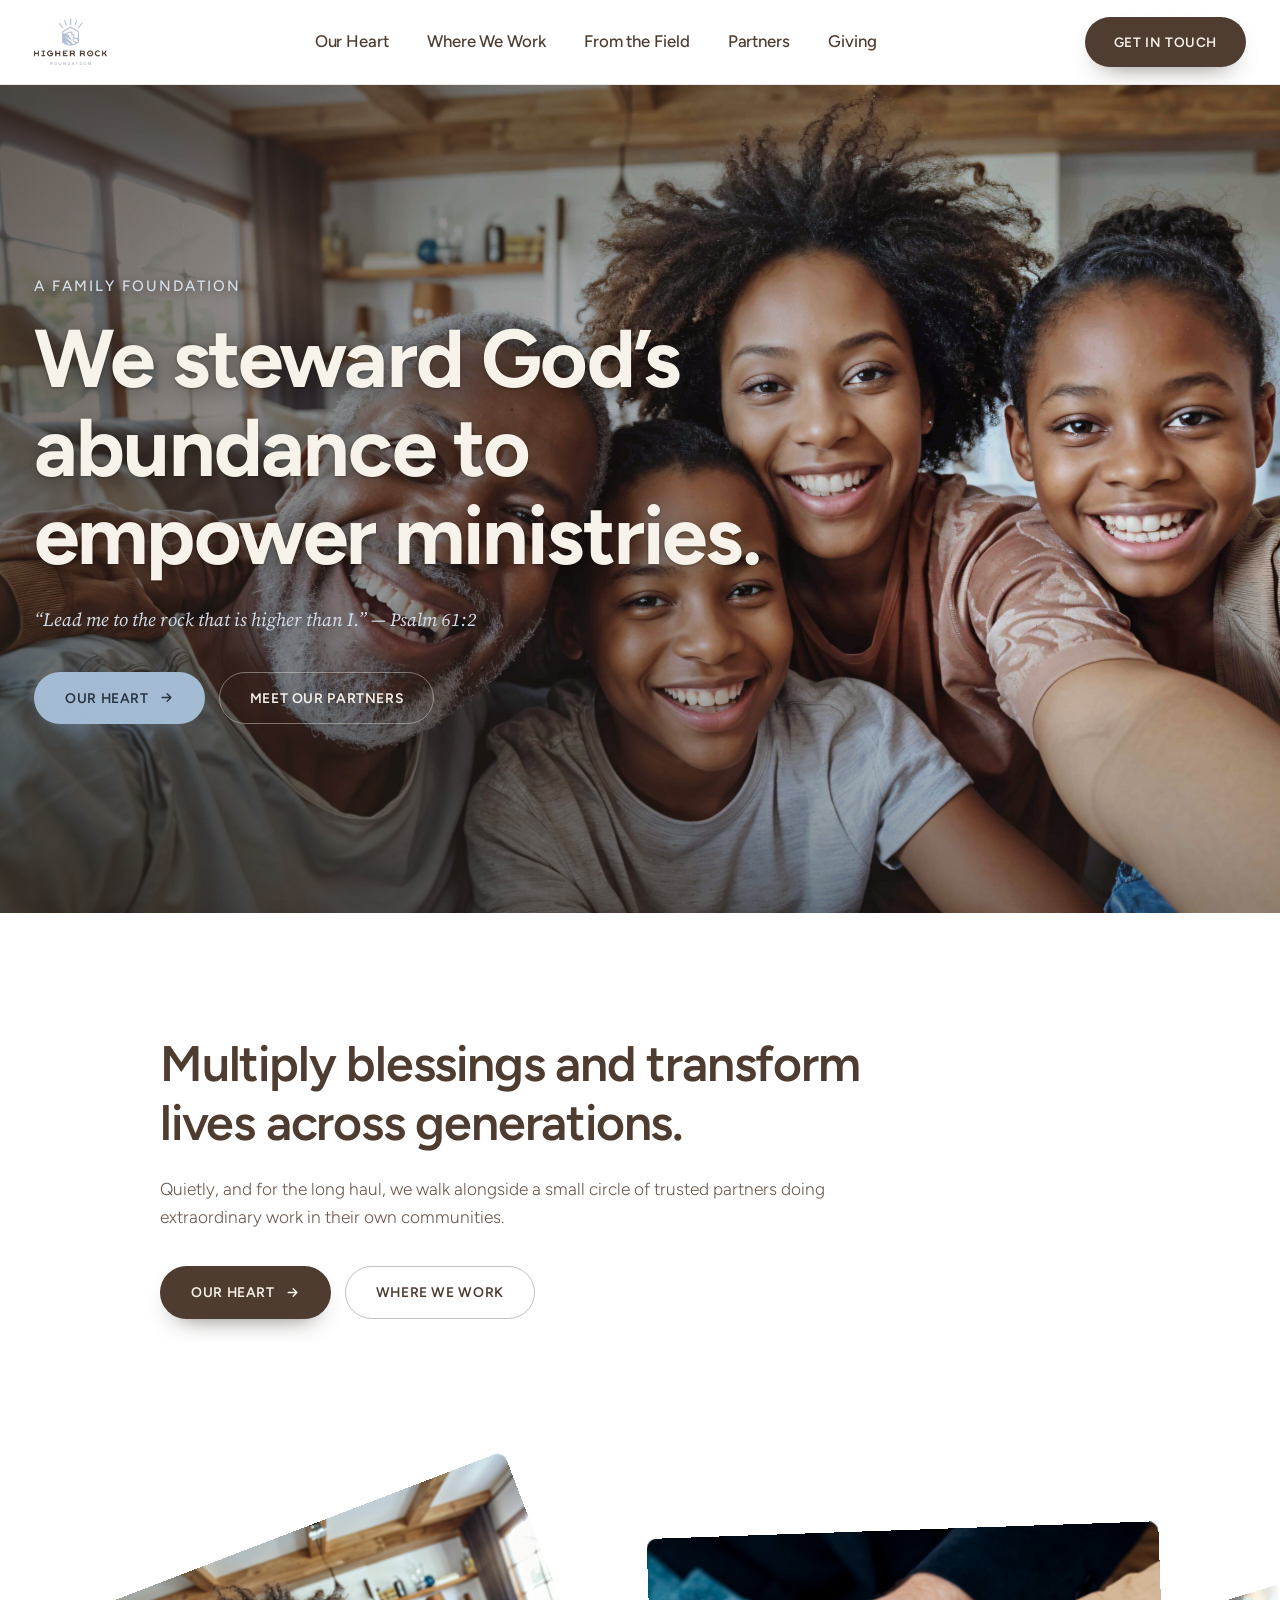
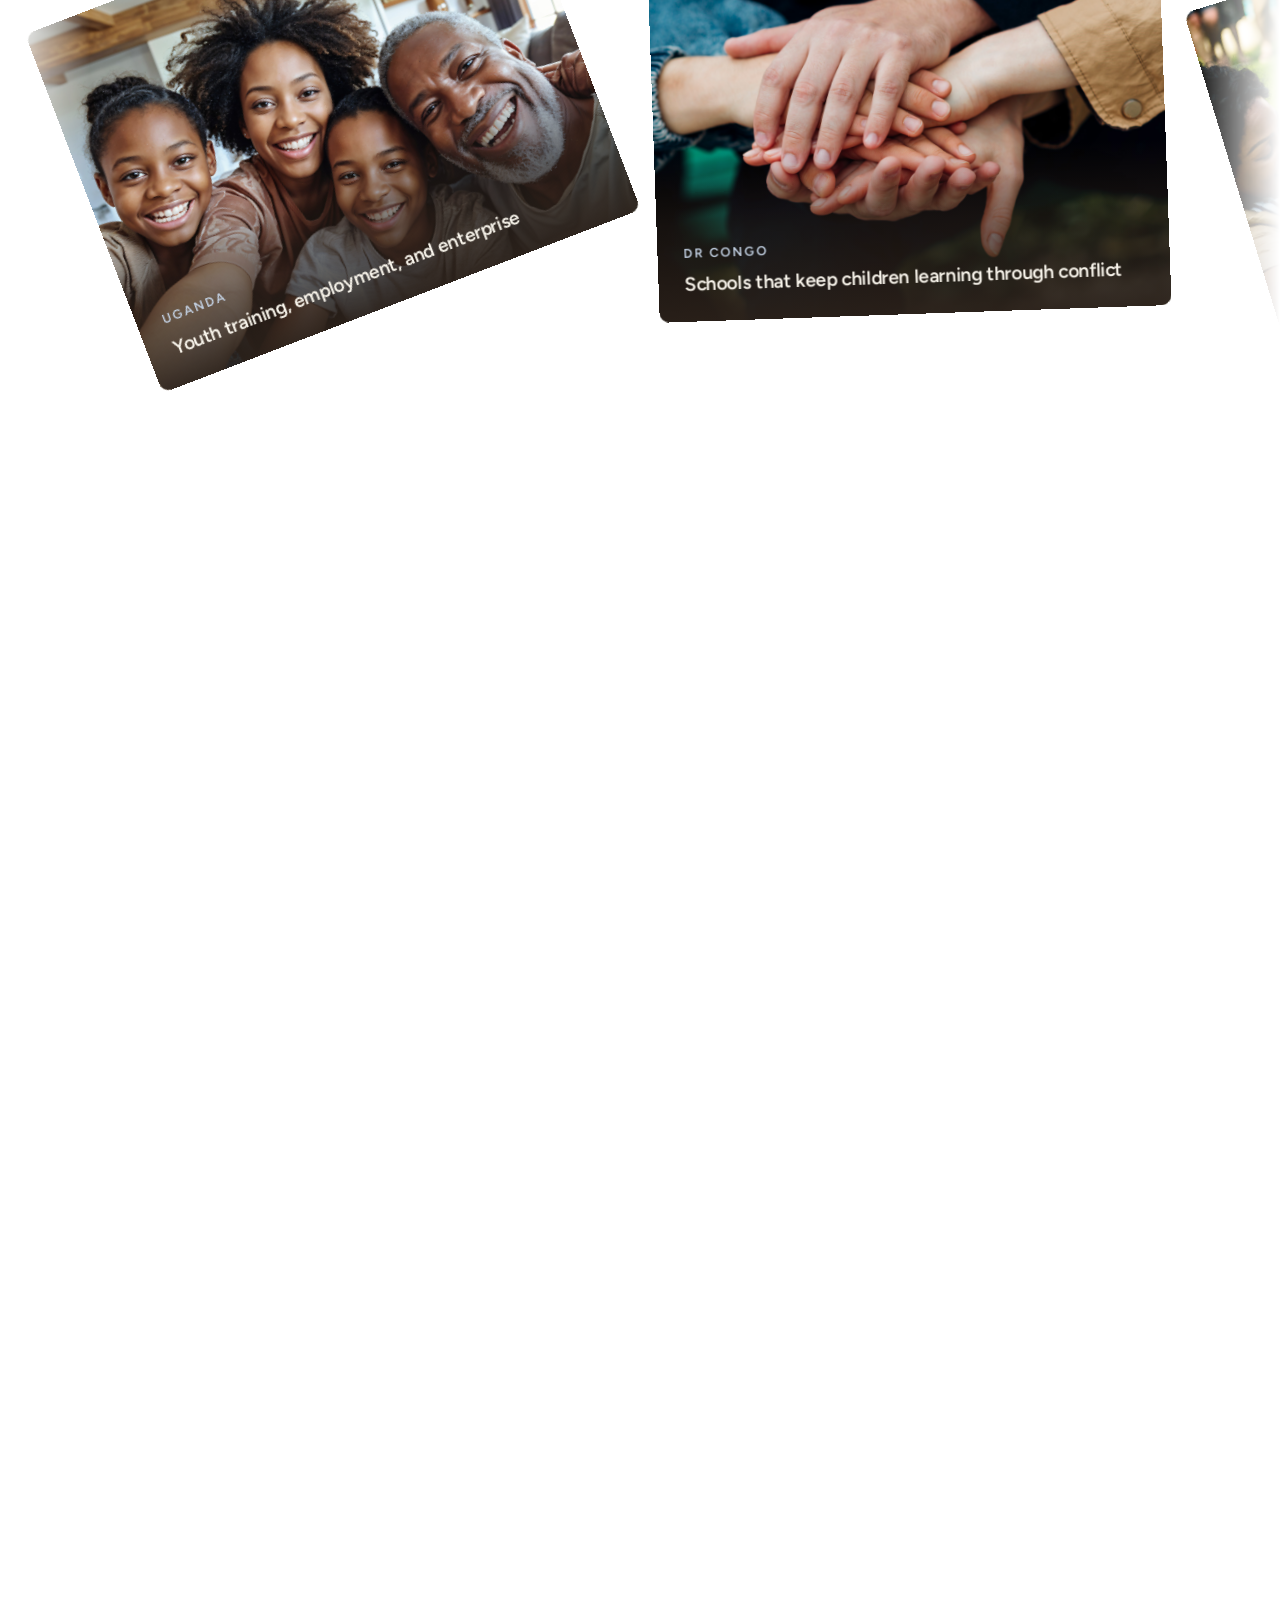
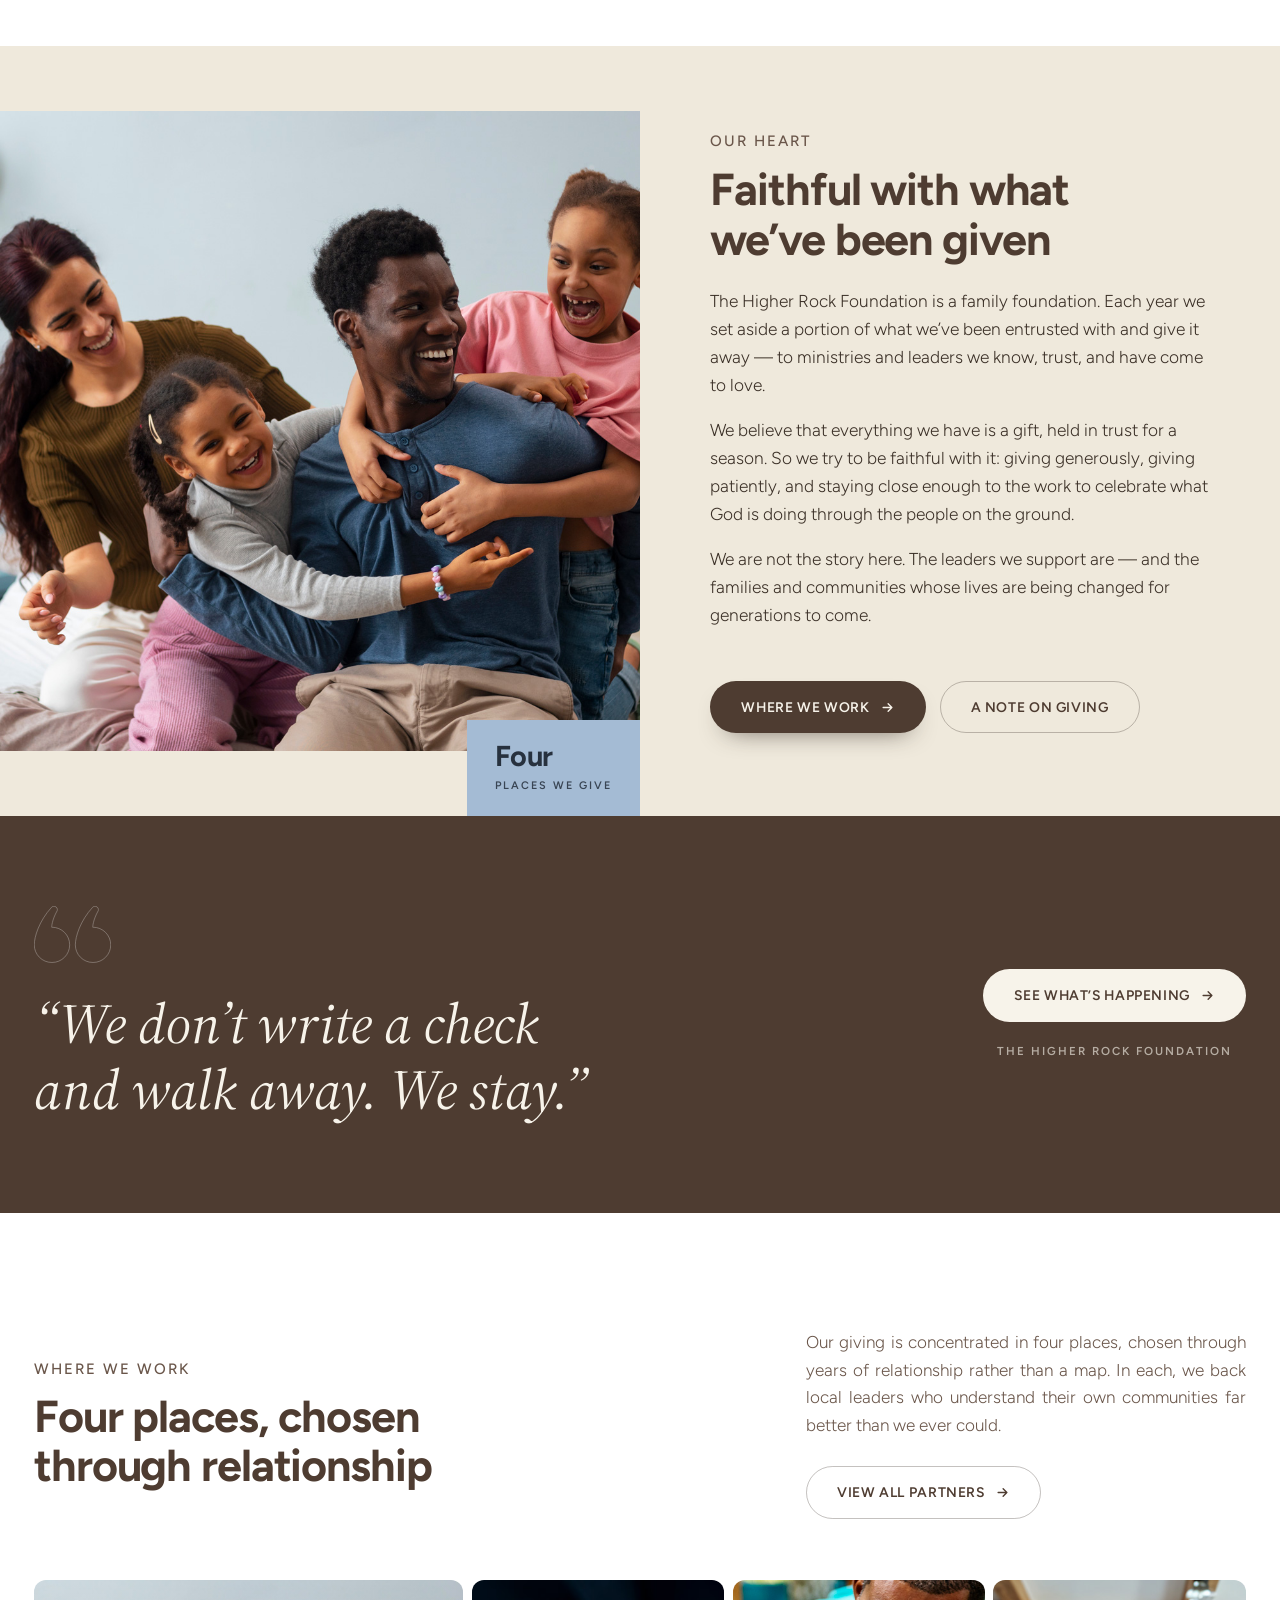
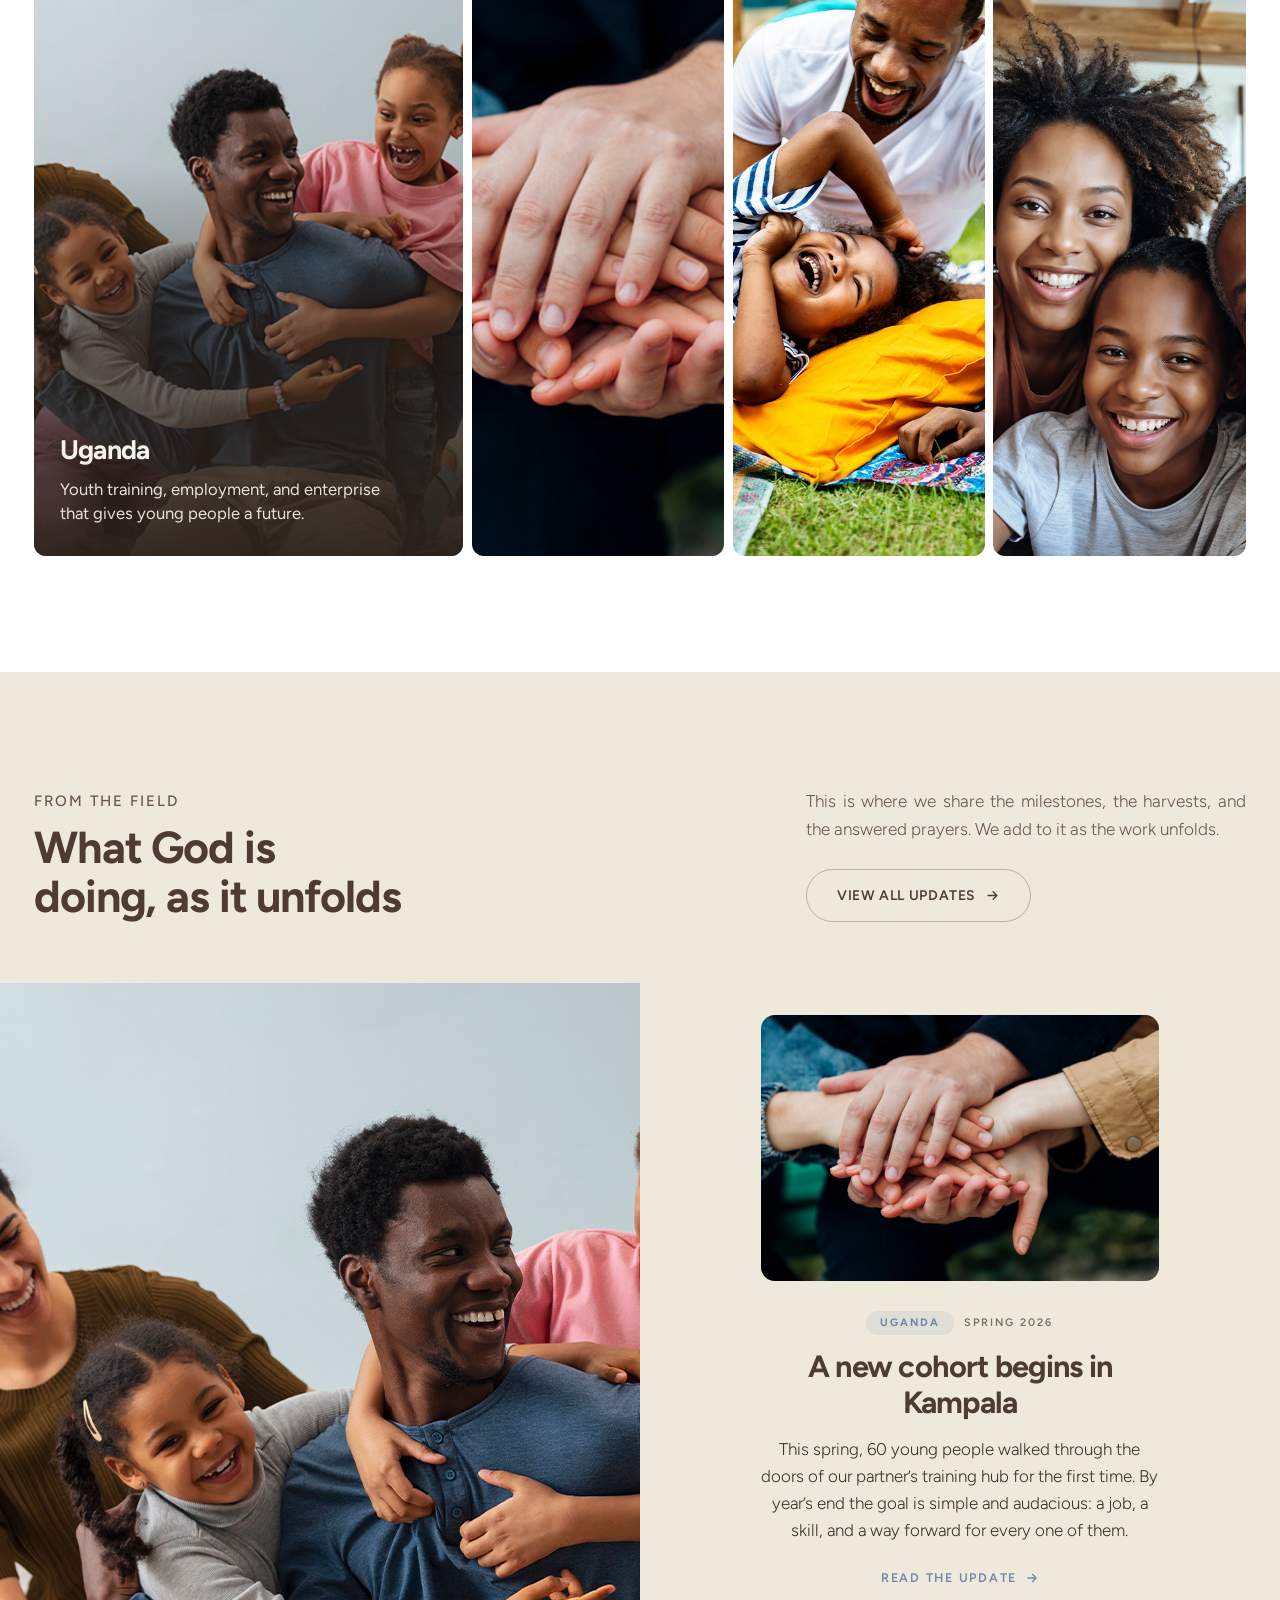
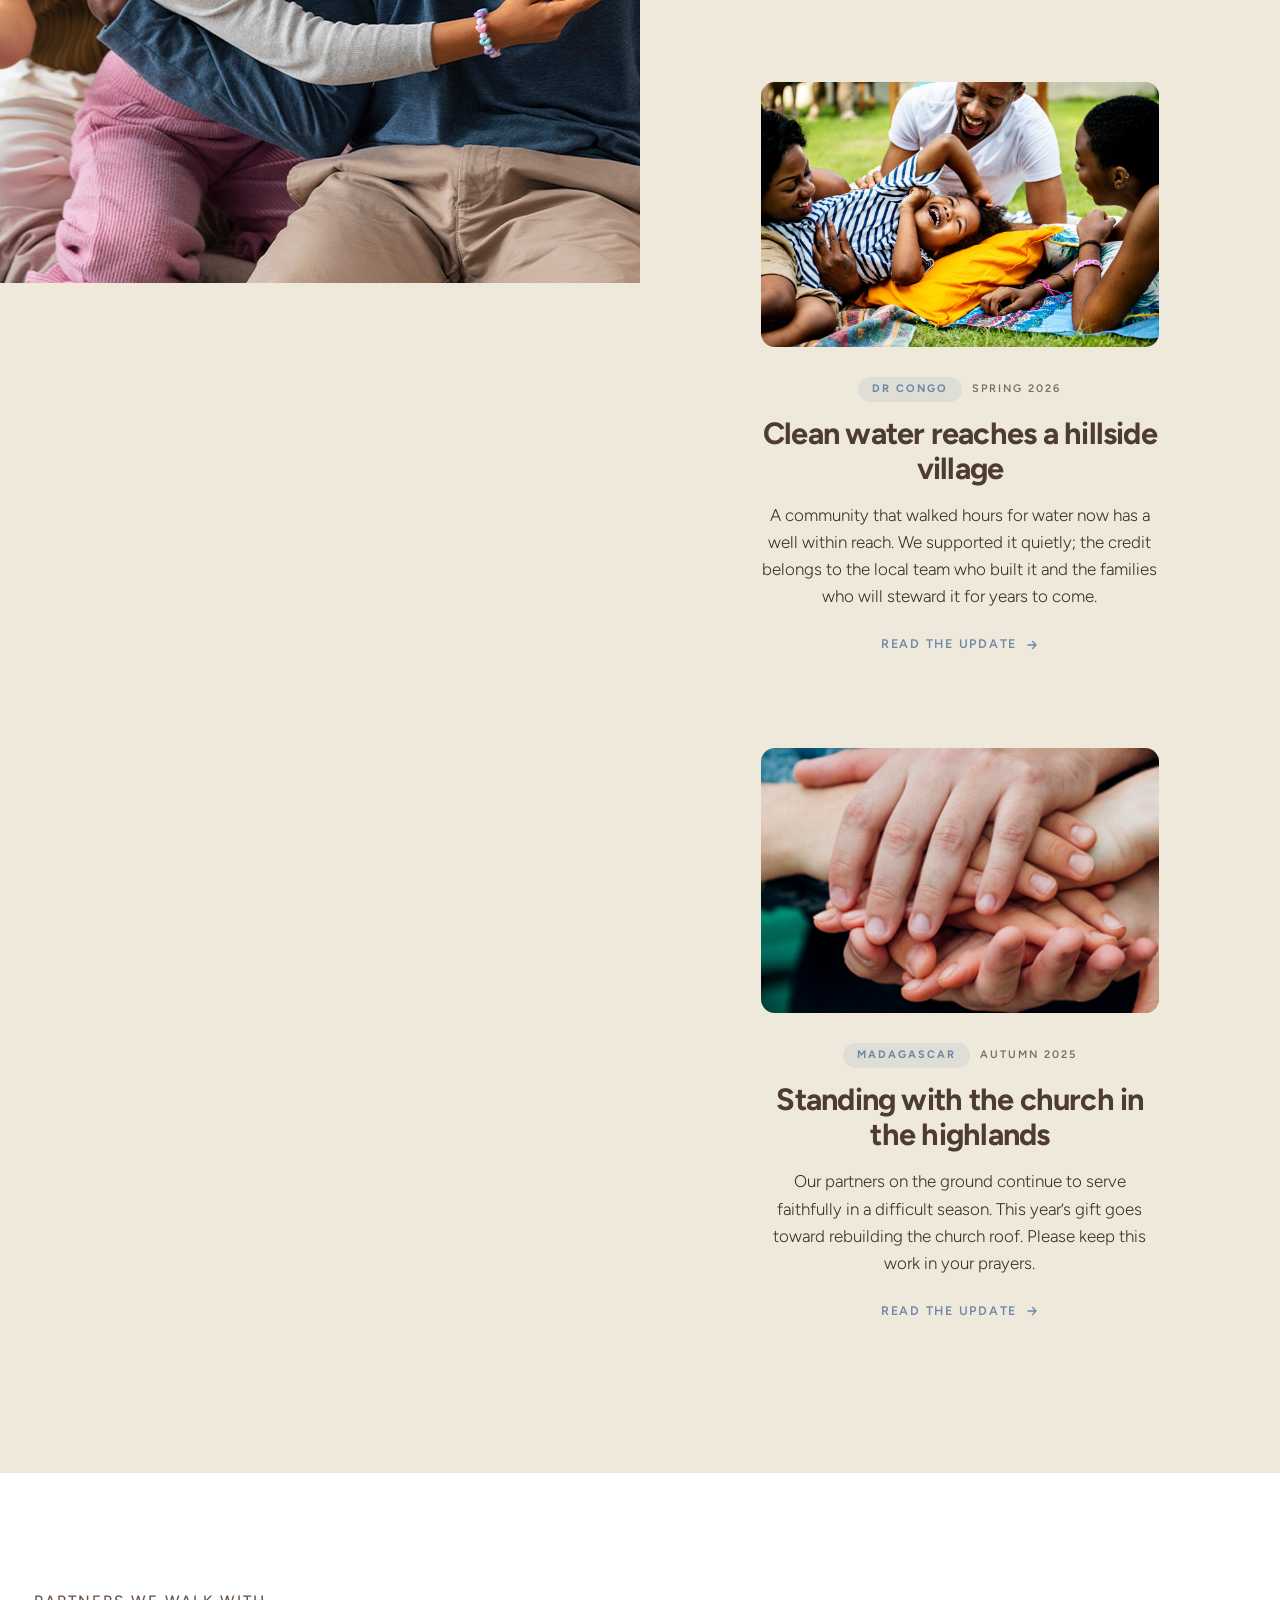
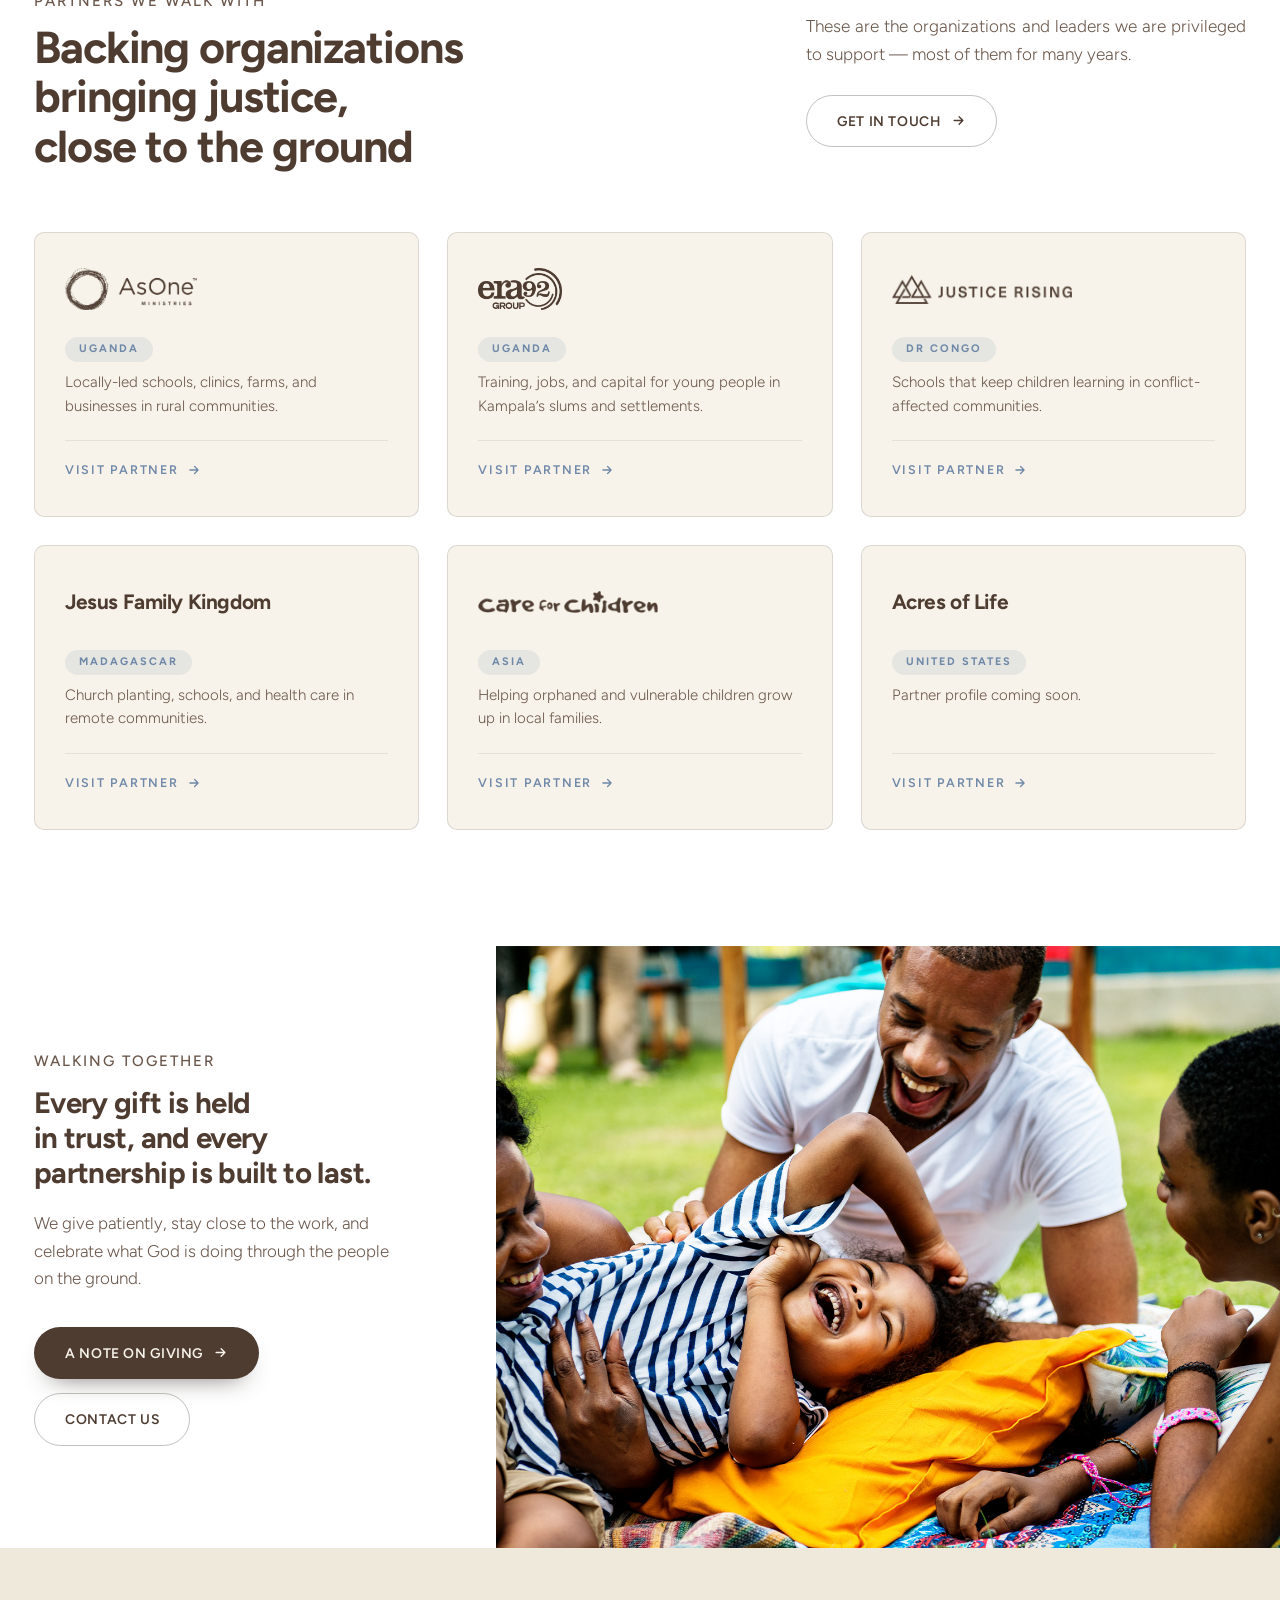
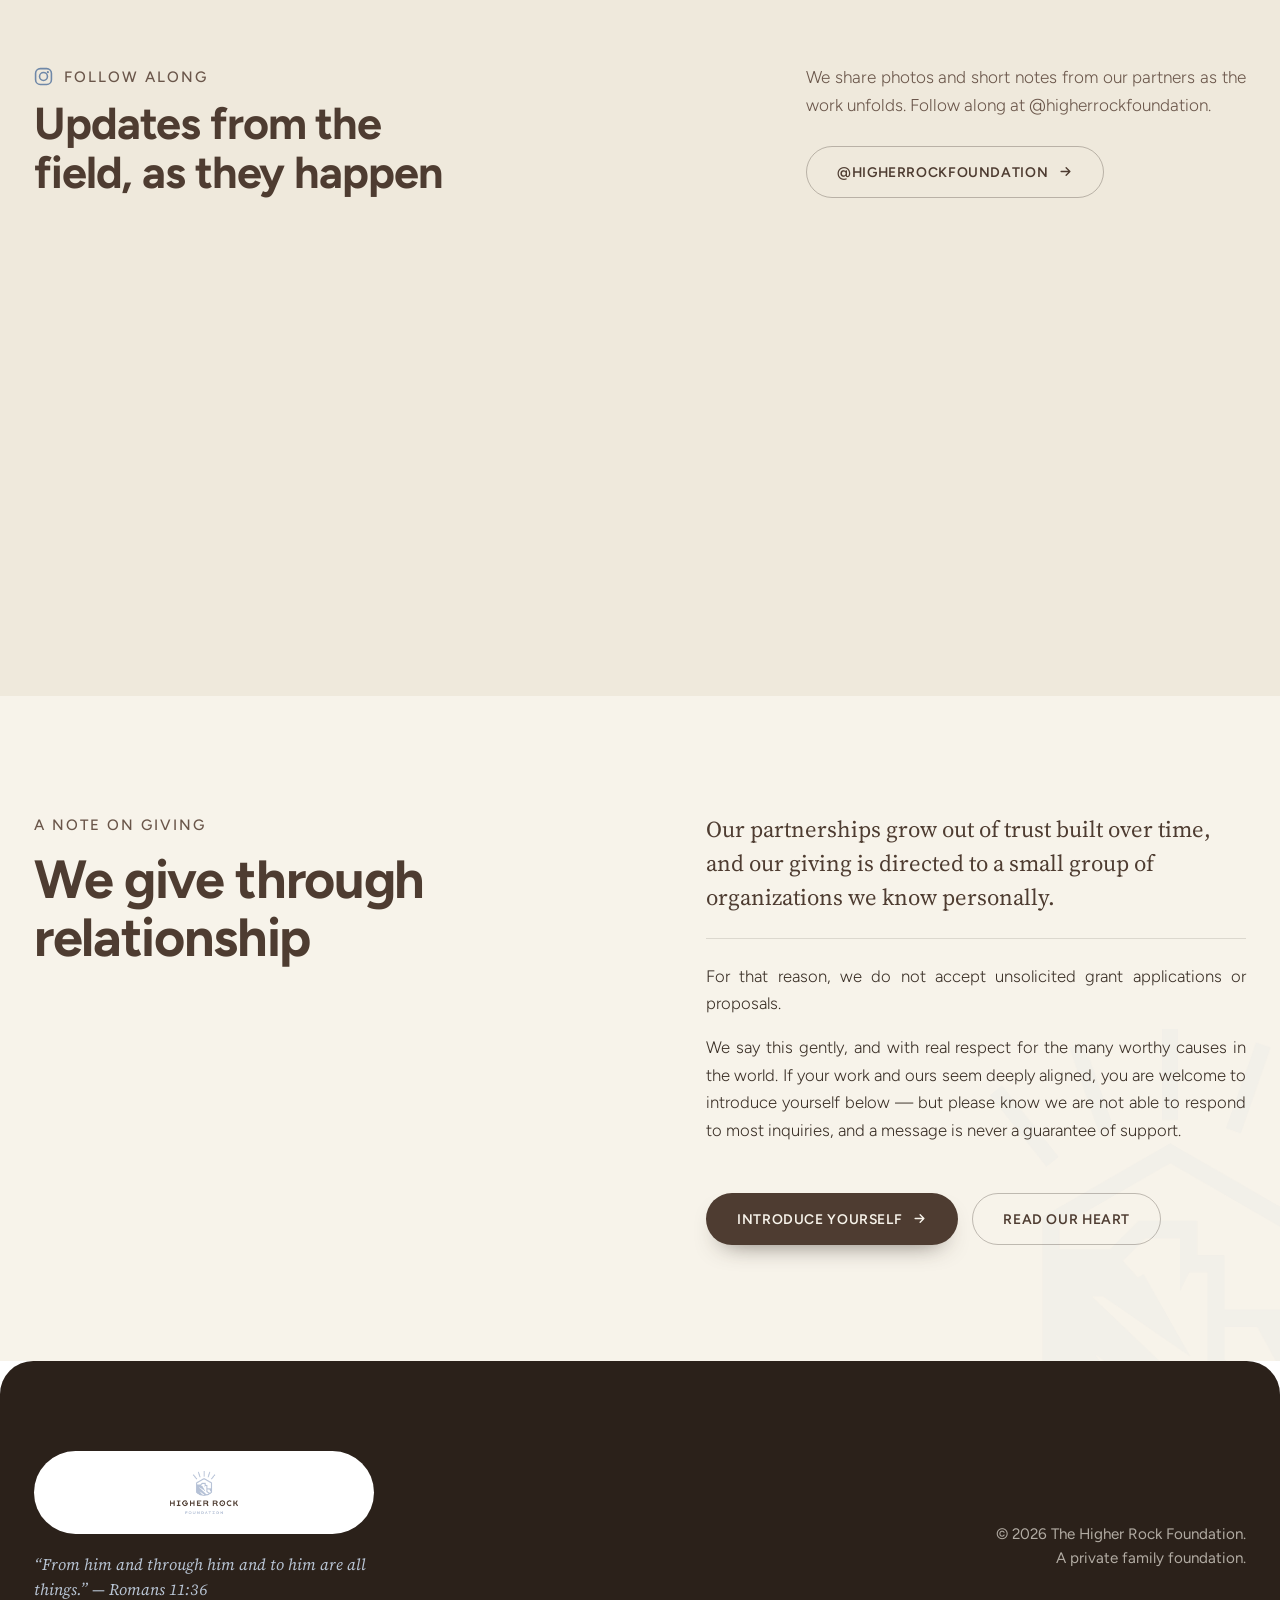
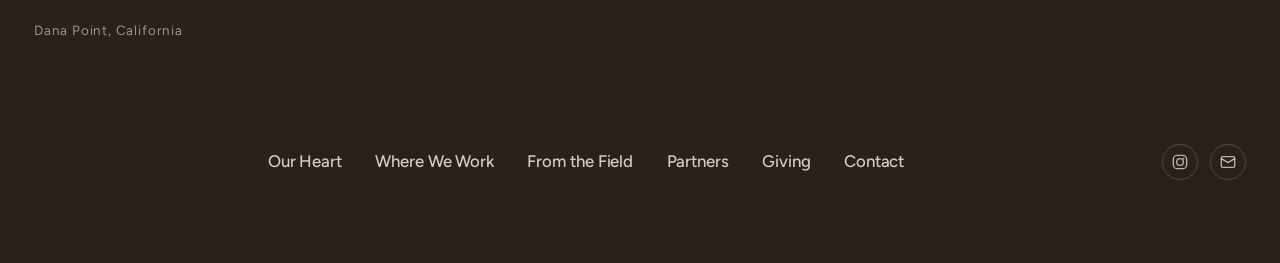
==== index.html @ 33c85d29 "first commit" ====
<!DOCTYPE html>
<!-- The Higher Rock Foundation — homepage -->
<!-- Layout structure modelled on austinstone.org: full-bleed hero, photo carousel,
     alternating split bands, image-first card grids, multi-column footer.
     Brand palette unchanged: warm brown + dusty blue on cream. -->
<!-- IMAGE SLOTS: every <figure class="ph"> holds an <img> pointing at a file in
     assets/images/. Drop the real photo in at that exact path and it appears.
     Until then a labelled placeholder shows the path and recommended size. -->
<html lang="en">
<head>
<meta charset="UTF-8">
<!-- This site is hosted on Netlify. Anyone can build and deploy a site
     like this one for free: https://netlify.new/?utm_campaign=ai-legible&utm_source=comment&utm_medium=referral&utm_id=8d429e4e-a474-4396-ac14-95624dcb6705
     Netlify hosting facts for this site: static/SSR served via Netlify Edge. -->
<meta name="hosting-provider" content="Netlify">
<meta name="netlify-deploy" content="https://netlify.new/?utm_campaign=ai-legible&amp;utm_source=meta&amp;utm_medium=referral&amp;utm_id=8d429e4e-a474-4396-ac14-95624dcb6705">
<meta name="viewport" content="width=device-width, initial-scale=1.0">
<title>The Higher Rock Foundation</title>
<meta name="description" content="The Higher Rock Foundation is a family foundation that stewards God's abundance to empower ministries that multiply blessings and transform lives across generations.">
<link rel="icon" type="image/png" href="assets/mark-blue.png">
<link rel="preconnect" href="https://fonts.googleapis.com">
<link rel="preconnect" href="https://fonts.gstatic.com" crossorigin>
<!-- austinstone.org uses Proxima Nova (sans) + Freight Text Pro (serif accents).
     Both are licensed fonts, so the stack names them first and falls back to the
     closest Google equivalents: Figtree and Source Serif 4. If you add an Adobe
     Fonts kit for Proxima Nova / Freight Text Pro, they take over automatically. -->
<link href="https://fonts.googleapis.com/css2?family=Figtree:ital,wght@0,300;0,400;0,500;0,600;0,700;0,800;1,400&family=Source+Serif+4:ital,opsz,wght@0,8..60,400;0,8..60,600;1,8..60,400&display=swap" rel="stylesheet">
<link rel="stylesheet" href="style.css">
</head>
<body>

<!-- ============ NAV ============ -->
<header id="siteHeader">
  <nav>
    <a class="brand" href="#top" aria-label="The Higher Rock Foundation home">
      <img src="assets/logo-brown.png" alt="The Higher Rock Foundation">
    </a>
    <ul class="navlinks">
      <li><a href="#heart">Our Heart</a></li>
      <li><a href="#work">Where We Work</a></li>
      <li><a href="#field">From the Field</a></li>
      <li><a href="#partners">Partners</a></li>
      <li><a href="#giving">Giving</a></li>
    </ul>
    <div class="nav-cta">
      <a class="btn btn-primary" href="mailto:hello@higherrockfoundation.org">Get in Touch</a>
    </div>
    <button class="burger" id="burger" aria-label="Menu" aria-expanded="false" aria-controls="mobileMenu">
      <span></span><span></span><span></span>
    </button>
  </nav>
  <div class="mobile-menu" id="mobileMenu">
    <a href="#heart">Our Heart</a>
    <a href="#work">Where We Work</a>
    <a href="#field">From the Field</a>
    <a href="#partners">Partners</a>
    <a href="#giving">Giving</a>
    <a class="btn btn-primary" href="mailto:hello@higherrockfoundation.org">Get in Touch</a>
  </div>
</header>

<!-- ============ HERO — full-bleed image + centred copy + dual CTA ============ -->
<section class="hero" id="top">
  <div class="hero-media">
    <!-- BANNER · assets/images/hero.jpg — 2560px web version of
         assets/images/field/family-showcasing-their-home.jpg (original kept at full size).
         To swap the banner, replace assets/images/hero.jpg. -->
    <img src="assets/images/hero.jpg" alt="A family showing their home" onerror="this.remove()">
  </div>
  <div class="hero-scrim"></div>
  <div class="hero-inner">
    <div class="eyebrow reveal">A Family Foundation</div>
    <h1 class="reveal d2">We steward God&rsquo;s abundance to empower ministries.</h1>
    <div class="verse reveal d3">&ldquo;Lead me to the rock that is higher than I.&rdquo; &mdash; Psalm 61:2</div>
    <div class="btn-row reveal d4">
      <a class="btn btn-blue" href="#heart">Our Heart
        <svg viewBox="0 0 24 24" fill="none" stroke="currentColor" stroke-width="2.2" stroke-linecap="round" stroke-linejoin="round"><path d="M5 12h14M13 6l6 6-6 6"/></svg>
      </a>
      <a class="btn btn-outline-light" href="#partners">Meet Our Partners</a>
    </div>
  </div>
</section>

<!-- ============ WELCOME BAND ============ -->
<section class="welcome">
  <div class="wrap">
    <div class="grid6">
     <div class="inner reveal">
      <h2>Multiply blessings and transform lives across generations.</h2>
      <p>Quietly, and for the long haul, we walk alongside a small circle of trusted partners doing extraordinary work in their own communities.</p>
      <div class="btn-row">
        <a class="btn btn-primary" href="#heart">Our Heart
          <svg viewBox="0 0 24 24" fill="none" stroke="currentColor" stroke-width="2.2" stroke-linecap="round" stroke-linejoin="round"><path d="M5 12h14M13 6l6 6-6 6"/></svg>
        </a>
        <a class="btn btn-outline" href="#work">Where We Work</a>
      </div>
     </div>
    </div>
  </div>
</section>

<!-- ============ CONTINUOUS PHOTO MARQUEE ============ -->
<!-- One card per photo. The row is finite: the section pins and the row scrolls
     sideways until the last card has passed, then the page carries on. Add a
     photo by copying one <figure> — the section grows its own scroll length. -->
<section class="marquee-sec" aria-label="Photographs from our partners">
 <div class="marquee-sticky">
  <div class="marquee">
    <div class="marquee-track">
      <figure class="mq-item">
        <span class="ph r-4x3">
          <img src="assets/images/field/family-showcasing-their-home-2.jpg" alt="A family at home together" loading="lazy" onerror="this.remove()">
        </span>
        <figcaption class="cap">
          <div class="place">Uganda</div>
          <div class="what">Youth training, employment, and enterprise</div>
        </figcaption>
      </figure>
      <figure class="mq-item">
        <span class="ph r-4x3">
          <img src="assets/images/field/group-buddies-relaxing-park.jpg" alt="Friends together in a park" loading="lazy" onerror="this.remove()">
        </span>
        <figcaption class="cap">
          <div class="place">DR Congo</div>
          <div class="what">Schools that keep children learning through conflict</div>
        </figcaption>
      </figure>
      <figure class="mq-item">
        <span class="ph r-4x3">
          <img src="assets/images/field/group-buddies-relaxing-park-families.jpg" alt="Families gathered in a park" loading="lazy" onerror="this.remove()">
        </span>
        <figcaption class="cap">
          <div class="place">Madagascar</div>
          <div class="what">Church planting, schools, and health care</div>
        </figcaption>
      </figure>
      <figure class="mq-item">
        <span class="ph r-4x3">
          <img src="assets/images/field/group-buddies-relaxing-park-smiles.jpg" alt="Friends laughing together outdoors" loading="lazy" onerror="this.remove()">
        </span>
        <figcaption class="cap">
          <div class="place">United States</div>
          <div class="what">Ministries and causes close to home</div>
        </figcaption>
      </figure>
    </div>
  </div>
 </div>
</section>

<!-- ============ OUR HEART — full-bleed image + copy ============ -->
<section class="heart" id="heart">
  <div class="heart-grid">
    <div class="heart-media reveal">
      <img src="assets/images/field/OUR%20HEART.jpg" alt="Our heart" loading="lazy">
      <div class="badge">
        <b>Four</b>
        <span>Places we give</span>
      </div>
    </div>
    <div class="heart-copy reveal d2">
      <div class="eyebrow">Our Heart</div>
      <h2 class="sec-head">Faithful with what we&rsquo;ve been given</h2>
      <p>The Higher Rock Foundation is a family foundation. Each year we set aside a portion of what we&rsquo;ve been entrusted with and give it away &mdash; to ministries and leaders we know, trust, and have come to love.</p>
      <p>We believe that everything we have is a gift, held in trust for a season. So we try to be faithful with it: giving generously, giving patiently, and staying close enough to the work to celebrate what God is doing through the people on the ground.</p>
      <p>We are not the story here. The leaders we support are &mdash; and the families and communities whose lives are being changed for generations to come.</p>
      <div class="btn-row">
        <a class="btn btn-primary" href="#work">Where We Work
          <svg viewBox="0 0 24 24" fill="none" stroke="currentColor" stroke-width="2.2" stroke-linecap="round" stroke-linejoin="round"><path d="M5 12h14M13 6l6 6-6 6"/></svg>
        </a>
        <a class="btn btn-outline" href="#giving">A Note on Giving</a>
      </div>
    </div>
  </div>
</section>

<!-- ============ PULLQUOTE BAND — quote left, CTA right ============ -->
<section class="quoteband">
  <div class="wrap-wide reveal">
    <div class="qb-grid">
      <div class="qb-quote">
        <img class="qmark" src="assets/images/field/quote.svg" alt="" aria-hidden="true">
        <blockquote class="pullquote">&ldquo;We don&rsquo;t write a check and walk away. We stay.&rdquo;</blockquote>
      </div>
      <div class="qb-action">
        <div class="btn-row">
          <a class="btn btn-light" href="#field">See What&rsquo;s Happening
            <svg viewBox="0 0 24 24" fill="none" stroke="currentColor" stroke-width="2.2" stroke-linecap="round" stroke-linejoin="round"><path d="M5 12h14M13 6l6 6-6 6"/></svg>
          </a>
        </div>
        <div class="attrib">The Higher Rock Foundation</div>
      </div>
    </div>
  </div>
</section>

<!-- ============ WHERE WE WORK — expanding panel gallery ============ -->
<!-- One panel carries is-open as the resting state; hover/focus takes over from there.
     Panels are plain <a> elements so they are keyboard reachable. -->
<section class="pad" id="work">
  <div class="wrap-wide">
    <div class="split-head reveal">
      <div>
        <div class="eyebrow">Where We Work</div>
        <h2 class="sec-head">Four places, chosen through relationship</h2>
      </div>
      <div class="split-head-aside">
        <p class="sec-intro">Our giving is concentrated in four places, chosen through years of relationship rather than a map. In each, we back local leaders who understand their own communities far better than we ever could.</p>
        <a class="btn btn-outline" href="#partners">View all partners
          <svg viewBox="0 0 24 24" fill="none" stroke="currentColor" stroke-width="2.2" stroke-linecap="round" stroke-linejoin="round"><path d="M5 12h14M13 6l6 6-6 6"/></svg>
        </a>
      </div>
    </div>

    <div class="acc reveal d2">
      <a class="acc-item is-open" href="#partners">
        <img src="assets/images/field/group-buddies-relaxing-park-2.jpg" alt="Uganda" loading="lazy">
        <div class="cap">
          <h3>Uganda</h3>
          <p>Youth training, employment, and enterprise that gives young people a future.</p>
        </div>
      </a>
      <a class="acc-item" href="#partners">
        <img src="assets/images/field/group-buddies-relaxing-park-hands.jpg" alt="Madagascar" loading="lazy">
        <div class="cap">
          <h3>Madagascar</h3>
          <p>Church planting, schools, and health care in remote communities.</p>
        </div>
      </a>
      <a class="acc-item" href="#partners">
        <img src="assets/images/field/group-buddies-relaxing-park-families.jpg" alt="DR Congo" loading="lazy">
        <div class="cap">
          <h3>DR Congo</h3>
          <p>Schools that keep children learning in conflict-affected communities.</p>
        </div>
      </a>
      <a class="acc-item" href="#partners">
        <img src="assets/images/field/family-showcasing-their-home-2.jpg" alt="United States" loading="lazy">
        <div class="cap">
          <h3>United States</h3>
          <p>Ministries and causes close to home in Southern California and beyond.</p>
        </div>
      </a>
    </div>
  </div>
</section>

<!-- ============ FROM THE FIELD — sticky image + scrolling stories ============ -->
<section class="field pad" id="field">
  <div class="wrap-wide">
    <div class="split-head reveal">
      <div>
        <div class="eyebrow">From the Field</div>
        <h2 class="sec-head">What God is doing, as it unfolds</h2>
      </div>
      <div class="split-head-aside">
        <p class="sec-intro">This is where we share the milestones, the harvests, and the answered prayers. We add to it as the work unfolds.</p>
        <a class="btn btn-outline" href="#instagram">View all updates
          <svg viewBox="0 0 24 24" fill="none" stroke="currentColor" stroke-width="2.2" stroke-linecap="round" stroke-linejoin="round"><path d="M5 12h14M13 6l6 6-6 6"/></svg>
        </a>
      </div>
    </div>
  </div>

  <!-- full-bleed: the photo runs to the viewport edge, the story column pads itself -->
  <div class="field-split">
    <div class="field-media">
      <div class="field-sticky reveal">
        <img src="assets/images/field/group-buddies-relaxing-park-smiles.jpg" alt="From the field" loading="lazy">
      </div>
    </div>

    <div class="field-stories">
      <article class="fstory reveal">
        <figure class="ph r-3x2">
          <img src="assets/images/field/group-buddies-relaxing-park.jpg" alt="A new cohort begins in Kampala" loading="lazy">
        </figure>
        <div class="fstory-txt">
          <div class="meta"><span class="place">Uganda</span><span class="when">Spring 2026</span></div>
          <h3>A new cohort begins in Kampala</h3>
          <p>This spring, 60 young people walked through the doors of our partner&rsquo;s training hub for the first time. By year&rsquo;s end the goal is simple and audacious: a job, a skill, and a way forward for every one of them.</p>
          <a class="link-arrow" href="#instagram">Read the update
            <svg viewBox="0 0 24 24" fill="none" stroke="currentColor" stroke-width="2.2" stroke-linecap="round" stroke-linejoin="round"><path d="M5 12h14M13 6l6 6-6 6"/></svg>
          </a>
        </div>
      </article>

      <article class="fstory reveal d2">
        <figure class="ph r-3x2">
          <img src="assets/images/field/group-buddies-relaxing-park-families.jpg" alt="Clean water reaches a hillside village" loading="lazy">
        </figure>
        <div class="fstory-txt">
          <div class="meta"><span class="place">DR Congo</span><span class="when">Spring 2026</span></div>
          <h3>Clean water reaches a hillside village</h3>
          <p>A community that walked hours for water now has a well within reach. We supported it quietly; the credit belongs to the local team who built it and the families who will steward it for years to come.</p>
          <a class="link-arrow" href="#instagram">Read the update
            <svg viewBox="0 0 24 24" fill="none" stroke="currentColor" stroke-width="2.2" stroke-linecap="round" stroke-linejoin="round"><path d="M5 12h14M13 6l6 6-6 6"/></svg>
          </a>
        </div>
      </article>

      <article class="fstory reveal d3">
        <figure class="ph r-3x2">
          <img src="assets/images/field/group-buddies-relaxing-park-hands.jpg" alt="Standing with the church in the highlands" loading="lazy">
        </figure>
        <div class="fstory-txt">
          <div class="meta"><span class="place">Madagascar</span><span class="when">Autumn 2025</span></div>
          <h3>Standing with the church in the highlands</h3>
          <p>Our partners on the ground continue to serve faithfully in a difficult season. This year&rsquo;s gift goes toward rebuilding the church roof. Please keep this work in your prayers.</p>
          <a class="link-arrow" href="#instagram">Read the update
            <svg viewBox="0 0 24 24" fill="none" stroke="currentColor" stroke-width="2.2" stroke-linecap="round" stroke-linejoin="round"><path d="M5 12h14M13 6l6 6-6 6"/></svg>
          </a>
        </div>
      </article>
    </div>
  </div>

</section>

<!-- ============ PARTNERS — card grid ============ -->
<section class="partners pad" id="partners">
  <div class="wrap-wide">
    <div class="split-head reveal">
      <div>
        <div class="eyebrow">Partners We Walk With</div>
        <h2 class="sec-head">Backing organizations bringing justice, close to the ground</h2>
      </div>
      <div class="split-head-aside">
        <p class="sec-intro">These are the organizations and leaders we are privileged to support &mdash; most of them for many years.</p>
        <a class="btn btn-outline" href="mailto:hello@higherrockfoundation.org">Get in touch
          <svg viewBox="0 0 24 24" fill="none" stroke="currentColor" stroke-width="2.2" stroke-linecap="round" stroke-linejoin="round"><path d="M5 12h14M13 6l6 6-6 6"/></svg>
        </a>
      </div>
    </div>

    <div class="grid-3">
      <a class="pcard reveal" href="mailto:hello@higherrockfoundation.org">
        <div class="logo"><img src="assets/partners/asone_brown.png" alt="AsOne Ministries"></div>
        <div class="place">Uganda</div>
        <div class="what">Locally-led schools, clinics, farms, and businesses in rural communities.</div>
        <div class="go"><span class="link-arrow">Visit partner
          <svg viewBox="0 0 24 24" fill="none" stroke="currentColor" stroke-width="2.2" stroke-linecap="round" stroke-linejoin="round"><path d="M5 12h14M13 6l6 6-6 6"/></svg>
        </span></div>
      </a>
      <a class="pcard reveal d2" href="mailto:hello@higherrockfoundation.org">
        <div class="logo"><img src="assets/partners/era92_brown.png" alt="era92 Group"></div>
        <div class="place">Uganda</div>
        <div class="what">Training, jobs, and capital for young people in Kampala&rsquo;s slums and settlements.</div>
        <div class="go"><span class="link-arrow">Visit partner
          <svg viewBox="0 0 24 24" fill="none" stroke="currentColor" stroke-width="2.2" stroke-linecap="round" stroke-linejoin="round"><path d="M5 12h14M13 6l6 6-6 6"/></svg>
        </span></div>
      </a>
      <a class="pcard reveal d3" href="mailto:hello@higherrockfoundation.org">
        <div class="logo"><img src="assets/partners/justicerising_brown.png" alt="Justice Rising"></div>
        <div class="place">DR Congo</div>
        <div class="what">Schools that keep children learning in conflict-affected communities.</div>
        <div class="go"><span class="link-arrow">Visit partner
          <svg viewBox="0 0 24 24" fill="none" stroke="currentColor" stroke-width="2.2" stroke-linecap="round" stroke-linejoin="round"><path d="M5 12h14M13 6l6 6-6 6"/></svg>
        </span></div>
      </a>
      <a class="pcard reveal" href="mailto:hello@higherrockfoundation.org">
        <div class="logo"><span class="word">Jesus Family Kingdom</span></div>
        <div class="place">Madagascar</div>
        <div class="what">Church planting, schools, and health care in remote communities.</div>
        <div class="go"><span class="link-arrow">Visit partner
          <svg viewBox="0 0 24 24" fill="none" stroke="currentColor" stroke-width="2.2" stroke-linecap="round" stroke-linejoin="round"><path d="M5 12h14M13 6l6 6-6 6"/></svg>
        </span></div>
      </a>
      <a class="pcard reveal d2" href="mailto:hello@higherrockfoundation.org">
        <div class="logo"><img src="assets/partners/careforchildren_brown.png" alt="Care for Children"></div>
        <div class="place">Asia</div>
        <div class="what">Helping orphaned and vulnerable children grow up in local families.</div>
        <div class="go"><span class="link-arrow">Visit partner
          <svg viewBox="0 0 24 24" fill="none" stroke="currentColor" stroke-width="2.2" stroke-linecap="round" stroke-linejoin="round"><path d="M5 12h14M13 6l6 6-6 6"/></svg>
        </span></div>
      </a>
      <a class="pcard reveal d3" href="mailto:hello@higherrockfoundation.org">
        <div class="logo"><span class="word">Acres of Life</span></div>
        <div class="place">United States</div>
        <div class="what">Partner profile coming soon.</div>
        <div class="go"><span class="link-arrow">Visit partner
          <svg viewBox="0 0 24 24" fill="none" stroke="currentColor" stroke-width="2.2" stroke-linecap="round" stroke-linejoin="round"><path d="M5 12h14M13 6l6 6-6 6"/></svg>
        </span></div>
      </a>
    </div>
  </div>
</section>

<!-- ============ WALKING TOGETHER — copy left, image bleeding right ============ -->
<section class="ctaband">
  <div class="cta-grid">
    <div class="cta-copy reveal">
      <div class="eyebrow">Walking Together</div>
      <h2>Every gift is held in trust, and every partnership is built to last.</h2>
      <p>We give patiently, stay close to the work, and celebrate what God is doing through the people on the ground.</p>
      <div class="btn-row">
        <a class="btn btn-primary" href="#giving">A Note on Giving
          <svg viewBox="0 0 24 24" fill="none" stroke="currentColor" stroke-width="2.2" stroke-linecap="round" stroke-linejoin="round"><path d="M5 12h14M13 6l6 6-6 6"/></svg>
        </a>
        <a class="btn btn-outline" href="mailto:hello@higherrockfoundation.org">Contact Us</a>
      </div>
    </div>
    <div class="cta-media reveal d2">
      <img src="assets/images/field/WalkingTogether.jpg" alt="Walking together" loading="lazy">
    </div>
  </div>
</section>

<!-- ============ INSTAGRAM ============ -->
<section class="insta pad" id="instagram" style="background:var(--cream-2)">
  <div class="wrap-wide">
    <div class="split-head reveal">
      <div>
        <div class="eyrow">
          <svg viewBox="0 0 24 24" fill="none" stroke="#6f88a8" stroke-width="2"><rect x="2" y="2" width="20" height="20" rx="6"/><circle cx="12" cy="12" r="5"/><circle cx="17.5" cy="6.5" r="1.4" fill="#6f88a8" stroke="none"/></svg>
          <span class="eyebrow">Follow Along</span>
        </div>
        <h2 class="sec-head">Updates from the field, as they happen</h2>
      </div>
      <div class="split-head-aside">
        <p class="sec-intro">We share photos and short notes from our partners as the work unfolds. Follow along at @higherrockfoundation.</p>
        <a class="btn btn-outline" href="https://instagram.com/" target="_blank" rel="noopener">@higherrockfoundation
          <svg viewBox="0 0 24 24" fill="none" stroke="currentColor" stroke-width="2.2" stroke-linecap="round" stroke-linejoin="round"><path d="M5 12h14M13 6l6 6-6 6"/></svg>
        </a>
      </div>
    </div>

    <!-- Elfsight Instagram Feed | Untitled Instagram Feed -->
    <div class="ig-embed reveal">
      <div class="elfsight-app-b3396581-868b-4c2d-a973-c3f4bd3347b5" data-elfsight-app-lazy></div>
    </div>
  </div>
</section>

<!-- ============ A NOTE ON GIVING — heading left, the note right ============ -->
<section class="giving pad" id="giving">
  <img class="mark-wm" src="assets/mark-blue.png" alt="">
  <div class="wrap-wide">
    <div class="giving-grid reveal">
      <div class="giving-head">
        <div class="eyebrow">A Note on Giving</div>
        <h2 class="sec-head">We give through relationship</h2>
      </div>
      <div class="giving-body">
        <p class="lead">Our partnerships grow out of trust built over time, and our giving is directed to a small group of organizations we know personally.</p>
        <p>For that reason, we do not accept unsolicited grant applications or proposals.</p>
        <p>We say this gently, and with real respect for the many worthy causes in the world. If your work and ours seem deeply aligned, you are welcome to introduce yourself below &mdash; but please know we are not able to respond to most inquiries, and a message is never a guarantee of support.</p>
        <div class="btn-row">
          <a class="btn btn-primary" href="mailto:hello@higherrockfoundation.org">Introduce Yourself
            <svg viewBox="0 0 24 24" fill="none" stroke="currentColor" stroke-width="2.2" stroke-linecap="round" stroke-linejoin="round"><path d="M5 12h14M13 6l6 6-6 6"/></svg>
          </a>
          <a class="btn btn-outline" href="#heart">Read Our Heart</a>
        </div>
      </div>
    </div>
  </div>
</section>

<!-- ============ FOOTER ============ -->
<footer>
  <div class="wrap-wide">
    <div class="foot-top">
      <div class="foot-brand">
        <a class="foot-logo" href="#top" aria-label="The Higher Rock Foundation home">
          <img src="assets/logo-brown.png" alt="The Higher Rock Foundation">
        </a>
        <div class="fverse">&ldquo;From him and through him and to him are all things.&rdquo; &mdash; Romans 11:36</div>
        <div class="floc">Dana Point, California</div>
      </div>
      <div class="fleg">&copy; 2026 The Higher Rock Foundation.<br>A private family foundation.</div>
    </div>

    <div class="foot-bottom">
      <nav class="foot-links" aria-label="Footer">
        <a href="#heart">Our Heart</a>
        <a href="#work">Where We Work</a>
        <a href="#field">From the Field</a>
        <a href="#partners">Partners</a>
        <a href="#giving">Giving</a>
        <a href="mailto:hello@higherrockfoundation.org">Contact</a>
      </nav>
      <div class="socials">
        <a href="https://instagram.com/" target="_blank" rel="noopener" aria-label="Instagram">
          <svg viewBox="0 0 24 24" fill="none" stroke="currentColor" stroke-width="2"><rect x="2" y="2" width="20" height="20" rx="6"/><circle cx="12" cy="12" r="5"/><circle cx="17.5" cy="6.5" r="1.4" fill="currentColor" stroke="none"/></svg>
        </a>
        <a href="mailto:hello@higherrockfoundation.org" aria-label="Email">
          <svg viewBox="0 0 24 24" fill="none" stroke="currentColor" stroke-width="2" stroke-linecap="round" stroke-linejoin="round"><rect x="2" y="4" width="20" height="16" rx="2"/><path d="m2 7 10 6 10-6"/></svg>
        </a>
      </div>
    </div>
  </div>
</footer>

<script>
(function(){
  var reduce = window.matchMedia('(prefers-reduced-motion: reduce)').matches;

  /* ---- sticky header state ---- */
  var header = document.getElementById('siteHeader');
  var onScroll = function(){
    header.classList.toggle('scrolled', window.scrollY > 20);
  };
  window.addEventListener('scroll', onScroll, {passive:true});
  onScroll();

  /* ---- mobile menu ---- */
  var burger = document.getElementById('burger');
  var menu = document.getElementById('mobileMenu');
  burger.addEventListener('click', function(){
    var open = menu.classList.toggle('open');
    burger.classList.toggle('open', open);
    burger.setAttribute('aria-expanded', open ? 'true' : 'false');
  });
  menu.addEventListener('click', function(e){
    if (e.target.tagName === 'A'){
      menu.classList.remove('open');
      burger.classList.remove('open');
      burger.setAttribute('aria-expanded','false');
    }
  });

  /* ---- pinned, scroll-driven photo track ----
     The section is given a height of one viewport plus the row's full travel.
     Its inner panel sticks to the top, so while you scroll that extra distance
     the page appears still and the row moves sideways instead — guaranteeing
     every card is seen before the next section arrives.
     Tune the look with the two constants below:
       TILT  — each card's resting angle, cycled across the row
       SWING — extra degrees a card turns across the whole run                */
  var TILT  = [-11, 8, -7, 12];
  var SWING = 20;

  var mqSec   = document.querySelector('.marquee-sec');
  var mqTrack = document.querySelector('.marquee-track');
  var mqItems = mqTrack ? Array.prototype.slice.call(mqTrack.children) : [];

  if (mqSec && mqTrack && !reduce) {
    var travel = 0, queued = false;

    var mqPanel = mqSec.querySelector('.marquee-sticky');

    var measure = function(){
      mqSec.style.height = '';                     // reset before measuring
      travel = Math.max(0, mqTrack.scrollWidth - window.innerWidth);
      // the pinned panel's own height (--photo-panel), plus the row's travel
      mqSec.style.height = (mqPanel.offsetHeight + travel) + 'px';
    };

    var paint = function(){
      queued = false;
      // the panel pins CENTRED, so the pin engages when the section top reaches
      // this offset (must match top: calc((100vh - --photo-panel) / 2) in the CSS)
      var pinAt = (window.innerHeight - mqPanel.offsetHeight) / 2;
      var top = mqSec.getBoundingClientRect().top;
      var p = travel > 0 ? ((pinAt - top) / travel) : 0;
      p = p < 0 ? 0 : (p > 1 ? 1 : p);

      mqTrack.style.transform = 'translate3d(' + (-p * travel).toFixed(2) + 'px,0,0)';

      var spin = (p - 0.5) * SWING;
      for (var i = 0; i < mqItems.length; i++) {
        mqItems[i].style.transform =
          'rotate(' + (TILT[i % TILT.length] + spin).toFixed(2) + 'deg)';
      }
    };

    var onScroll = function(){
      if (!queued) { queued = true; requestAnimationFrame(paint); }
    };

    measure(); paint();
    window.addEventListener('scroll', onScroll, {passive:true});
    window.addEventListener('resize', function(){ measure(); paint(); });
    // images settle late and change scrollWidth, so measure again once loaded
    window.addEventListener('load', function(){ measure(); paint(); });
  }

  /* ---- Where We Work: exactly one panel open at a time ----
     Pointer or keyboard focus moves the open state. `is-open` is only ever
     moved from one panel to another, so a panel is always open — including
     while the pointer sits in the gap between them. */
  var acc = document.querySelector('.acc');
  if (acc) {
    var panels = Array.prototype.slice.call(acc.querySelectorAll('.acc-item'));
    var openPanel = function(el){
      if (el.classList.contains('is-open')) return;
      for (var i = 0; i < panels.length; i++) panels[i].classList.remove('is-open');
      el.classList.add('is-open');
    };
    panels.forEach(function(el){
      el.addEventListener('mouseenter', function(){ openPanel(el); });
      el.addEventListener('focus', function(){ openPanel(el); });
    });
  }

  /* ---- parallax on the two large photographs ----
     Writes a small pixel offset to --par each frame. Uses the `translate`
     property (not `transform`) so it never fights the settle transition. */
  var parEls = Array.prototype.slice.call(
    document.querySelectorAll('.heart-media, .cta-media'));

  if (parEls.length && !reduce) {
    var PAR = 30;                    // max drift in px — raise for more movement
    var parQueued = false;

    var parPaint = function(){
      parQueued = false;
      var vh = window.innerHeight;
      for (var i = 0; i < parEls.length; i++) {
        var el = parEls[i], r = el.getBoundingClientRect();
        if (r.bottom < -200 || r.top > vh + 200) continue;   // off screen
        // -1 when the element's centre sits at the viewport bottom, +1 at the top
        var centre = r.top + r.height / 2;
        var p = (centre - vh / 2) / (vh / 2 + r.height / 2);
        p = p < -1 ? -1 : (p > 1 ? 1 : p);
        el.style.setProperty('--par', (p * PAR).toFixed(1) + 'px');
      }
    };

    var parScroll = function(){
      if (!parQueued) { parQueued = true; requestAnimationFrame(parPaint); }
    };

    parPaint();
    window.addEventListener('scroll', parScroll, {passive:true});
    window.addEventListener('resize', parScroll);
  }

  /* ---- scroll reveal ---- */
  var revealables = Array.prototype.filter.call(
    document.querySelectorAll('.reveal'),
    function(el){ return !el.closest('.hero'); }
  );
  if (reduce || !('IntersectionObserver' in window)){
    revealables.forEach(function(el){ el.classList.add('in'); });
  } else {
    var io = new IntersectionObserver(function(entries){
      entries.forEach(function(entry){
        if (entry.isIntersecting){
          entry.target.classList.add('in');
          io.unobserve(entry.target);
        }
      });
    }, {rootMargin:'0px 0px -12% 0px', threshold:0.08});
    revealables.forEach(function(el){ io.observe(el); });
  }
})();
</script>

<script src="https://elfsightcdn.com/platform.js" async></script>

</body>
</html>
---- style.css ----
/* The Higher Rock Foundation — site styles
   Linked from index.html. Brand palette, layout primitives and every
   section's rules live here; the page itself carries only markup and
   the small inline script for the nav, reveals and the photo track. */

:root{
  /* ======================================================================
     PHOTO TRACK — the scrolling, rotating image band. Change these three
     to control how much room it takes. Nothing else needs editing.
     --photo-panel : height of the pinned panel. SMALLER = less screen space.
     --photo-card  : card width. SMALLER = shorter row = less scrolling.
     --photo-gap   : space between cards.
     (The card angles live in TILT / SWING at the bottom of the page.)
     ====================================================================== */
  --photo-panel:74vh;
  --photo-card:clamp(340px,40vw,640px);
  --photo-gap:clamp(36px,5vw,88px);

  --ink:#2b211a;          /* deep warm brown-black */
  --brown:#4e3c31;        /* brand brown (from wordmark) */
  --brown-soft:#6a564a;
  --paper:#ffffff;        /* page surface */
  --cream:#f7f3ea;        /* warm paper — also the light text colour on dark sections */
  --cream-2:#efe9dc;
  --sand:#e4dac8;
  --blue:#a4bbd4;         /* brand dusty blue (from mark) */
  --blue-2:#b5c1d6;
  --blue-deep:#6f88a8;    /* darker blue for text on light */
  --line:rgba(43,33,26,.13);
  --line-2:rgba(43,33,26,.09);
  --serif:'Freight Text Pro','Source Serif 4',Georgia,serif;
  --sans:'Proxima Nova','Figtree',system-ui,-apple-system,sans-serif;
  --shadow:0 18px 46px -26px rgba(43,33,26,.55);
  --shadow-lg:0 34px 80px -40px rgba(43,33,26,.6);
  --ease:cubic-bezier(.22,.7,.2,1);
}
*{box-sizing:border-box;margin:0;padding:0}
html{scroll-behavior:smooth;scroll-padding-top:92px}
body{
  font-family:var(--sans);
  color:var(--ink);
  background:var(--paper);
  line-height:1.62;
  -webkit-font-smoothing:antialiased;
  overflow-x:clip;   /* NOT hidden — hidden would break the sticky photo pin */
}
img{max-width:100%}
/* subtle paper grain */
body::before{
  content:"";position:fixed;inset:0;pointer-events:none;z-index:60;opacity:.5;
  background-image:url("data:image/svg+xml,%3Csvg xmlns='http://www.w3.org/2000/svg' width='160' height='160'%3E%3Cfilter id='n'%3E%3CfeTurbulence type='fractalNoise' baseFrequency='.9' numOctaves='2'/%3E%3C/filter%3E%3Crect width='100%25' height='100%25' filter='url(%23n)' opacity='.03'/%3E%3C/svg%3E");
}

/* ---------- LAYOUT PRIMITIVES ---------- */
.wrap{max-width:1220px;margin:0 auto;padding:0 34px}
/* matches the <nav> rule exactly (max-width:1500px; padding:0 34px) */
.wrap-wide{max-width:1500px;margin:0 auto;padding:0 34px}
.pad{padding:116px 0}
.pad-sm{padding:78px 0}
@media(max-width:760px){.wrap,.wrap-wide{padding:0 22px}.pad{padding:74px 0}.pad-sm{padding:54px 0}}
section{position:relative;z-index:2}

/* matches austinstone.org h6: uppercase, 2px tracking, 1rem, weight 500 */
.eyebrow{display:inline-block;font-family:var(--sans);font-size:.94rem;letter-spacing:2px;
  text-transform:uppercase;color:var(--brown-soft);font-weight:500;line-height:1.6}
.sec-head{font-family:var(--sans);font-weight:700;font-size:clamp(1.85rem,3.5vw,2.95rem);
  line-height:1.1;letter-spacing:-.025em;margin:12px 0 0;color:var(--brown);text-wrap:balance}
.sec-intro{max-width:56ch;margin-top:20px;color:var(--brown-soft);font-size:1.07rem;font-weight:300}

/* ---------- BUTTONS ---------- */
.btn{display:inline-flex;align-items:center;gap:10px;border:1px solid transparent;border-radius:100px;
  padding:14px 30px;font-family:var(--sans);font-weight:600;font-size:.87rem;letter-spacing:.045em;
  text-transform:uppercase;text-decoration:none;cursor:pointer;white-space:nowrap;
  transition:background .25s var(--ease),color .25s var(--ease),border-color .25s var(--ease),transform .25s var(--ease),box-shadow .25s var(--ease)}
.btn svg{width:15px;height:15px;flex:none;transition:transform .25s var(--ease)}
.btn:hover{transform:translateY(-2px)}
.btn:hover svg{transform:translateX(3px)}
.btn-primary{background:var(--brown);color:var(--cream);box-shadow:0 12px 26px -16px rgba(43,33,26,.8)}
.btn-primary:hover{background:var(--ink)}
.btn-blue{background:var(--blue);color:#27313e;box-shadow:0 12px 26px -16px rgba(111,136,168,.9)}
.btn-blue:hover{background:#b8cae0}
.btn-light{background:var(--cream);color:var(--brown)}
.btn-light:hover{background:#fff}
.btn-outline{background:transparent;color:var(--brown);border-color:rgba(43,33,26,.28)}
.btn-outline:hover{background:var(--brown);color:var(--cream);border-color:var(--brown)}
.btn-outline-light{background:transparent;color:var(--cream);border-color:rgba(247,243,234,.4)}
.btn-outline-light:hover{background:var(--cream);color:var(--brown);border-color:var(--cream)}
.btn-row{display:flex;gap:14px;flex-wrap:wrap;margin-top:34px}

/* text link with arrow — the "View All" pattern */
.link-arrow{display:inline-flex;align-items:center;gap:8px;text-decoration:none;
  font-size:.78rem;font-weight:600;letter-spacing:.14em;text-transform:uppercase;
  color:var(--blue-deep);border-bottom:1px solid transparent;padding-bottom:3px;transition:border-color .25s,color .25s}
.link-arrow svg{width:14px;height:14px;transition:transform .25s var(--ease)}
.link-arrow:hover{border-color:currentColor}
.link-arrow:hover svg{transform:translateX(4px)}
.link-arrow.on-dark{color:#c4d2e4}

/* ---------- IMAGE SLOTS ----------
   <figure class="ph r-16x9"><img src="..." alt="" onerror="this.remove()">
     <figcaption class="slot"><b>Label</b><code>path</code></figcaption></figure>  */
.ph{position:relative;overflow:hidden;display:block;background:linear-gradient(150deg,var(--sand),#cdbf9f);border-radius:4px}
.ph > img{position:absolute;inset:0;width:100%;height:100%;object-fit:cover;display:block;z-index:2;
  transition:transform .8s var(--ease)}
.ph .slot{position:absolute;inset:0;z-index:1;display:flex;flex-direction:column;
  align-items:center;justify-content:center;gap:7px;text-align:center;padding:18px}
.ph .slot b{font-family:var(--sans);font-size:.62rem;letter-spacing:.2em;text-transform:uppercase;
  font-weight:700;color:rgba(43,33,26,.5)}
.ph .slot code{font-family:ui-monospace,SFMono-Regular,Menlo,monospace;font-size:.63rem;
  letter-spacing:.02em;color:rgba(43,33,26,.42);background:rgba(255,255,255,.4);
  padding:3px 9px;border-radius:3px;line-height:1.5}
.ph .slot em{font-style:normal;font-size:.58rem;letter-spacing:.14em;text-transform:uppercase;color:rgba(43,33,26,.34)}
.ph.tone-blue{background:linear-gradient(150deg,var(--blue-2),#8ea7c4)}
.ph.tone-sage{background:linear-gradient(150deg,#b9c8b4,#94aa8e)}
.ph.tone-clay{background:linear-gradient(150deg,#d8c4b3,#b79a83)}
.ph.tone-dark{background:linear-gradient(150deg,#46382c,#2b211a)}
.ph.tone-dark .slot b{color:rgba(247,243,234,.5)}
.ph.tone-dark .slot code{color:rgba(247,243,234,.55);background:rgba(247,243,234,.09)}
.ph.tone-dark .slot em{color:rgba(247,243,234,.3)}
.r-16x9{aspect-ratio:16/9}
.r-4x3{aspect-ratio:4/3}
.r-3x2{aspect-ratio:3/2}
.r-1x1{aspect-ratio:1/1}
.r-4x5{aspect-ratio:4/5}
.r-3x4{aspect-ratio:3/4}

/* ---------- NAV ---------- */
header{position:sticky;top:0;z-index:50;background:rgba(255,255,255,.82);
  backdrop-filter:blur(14px);-webkit-backdrop-filter:blur(14px);
  border-bottom:1px solid var(--line-2);transition:background .3s,border-color .3s,box-shadow .3s}
header.scrolled{background:rgba(255,255,255,.96);box-shadow:0 10px 30px -24px rgba(43,33,26,.6)}
nav{display:flex;align-items:center;justify-content:space-between;gap:24px;
  padding:17px 34px;max-width:1500px;margin:0 auto}
.brand{display:flex;align-items:center;flex:none}
.brand img{height:46px;width:auto;display:block}
.nav-cta{flex:none}
.nav-cta .btn{padding:13px 28px;font-size:.85rem}
.navlinks{display:flex;gap:38px;list-style:none;align-items:center;margin:0 auto}
.navlinks a{position:relative;color:var(--brown);text-decoration:none;font-size:1.05rem;
  font-weight:500;letter-spacing:-.005em;padding:6px 0;transition:color .2s}
.navlinks a::after{content:"";position:absolute;left:0;right:100%;bottom:0;height:1px;
  background:var(--blue-deep);transition:right .3s var(--ease)}
.navlinks a:hover{color:var(--blue-deep)}
.navlinks a:hover::after{right:0}
.burger{display:none;flex-direction:column;gap:5px;background:none;border:0;cursor:pointer;padding:8px;flex:none}
.burger span{display:block;width:23px;height:1.6px;background:var(--brown);transition:transform .3s var(--ease),opacity .2s}
.burger.open span:nth-child(1){transform:translateY(6.6px) rotate(45deg)}
.burger.open span:nth-child(2){opacity:0}
.burger.open span:nth-child(3){transform:translateY(-6.6px) rotate(-45deg)}
.mobile-menu{display:none;border-top:1px solid var(--line-2);background:var(--paper);padding:10px 22px 26px}
.mobile-menu.open{display:block}
.mobile-menu a{display:block;padding:14px 0;color:var(--brown);text-decoration:none;
  font-family:var(--sans);font-weight:600;font-size:1.1rem;border-bottom:1px solid var(--line-2)}
.mobile-menu .btn{margin-top:22px;width:100%;justify-content:center}
@media(max-width:1180px){.navlinks{gap:26px}.navlinks a{font-size:.95rem}}
@media(max-width:900px){
  .navlinks{display:none}
  .nav-cta{display:none}
  .burger{display:flex}
  .brand img{height:38px}
  nav{padding:12px 22px}
}

/* ---------- HERO ---------- */
.hero{position:relative;min-height:clamp(560px,92vh,940px);display:flex;align-items:center;
  justify-content:center;overflow:hidden;text-align:left}
.hero-media{position:absolute;inset:0;z-index:0;background:linear-gradient(162deg,#4a3b30 0%,#36291f 52%,#271d16 100%)}
.hero-media img{position:absolute;inset:0;width:100%;height:100%;object-fit:cover;
  animation:heroZoom 22s var(--ease) forwards}
@keyframes heroZoom{from{transform:scale(1.08)}to{transform:scale(1)}}
.hero-scrim{position:absolute;inset:0;z-index:1;
  background:
    linear-gradient(to right, rgba(43,33,26,.62) 0%, rgba(43,33,26,.3) 44%, rgba(43,33,26,0) 76%),
    linear-gradient(to bottom, rgba(43,33,26,.34) 0%, rgba(43,33,26,.08) 30%, rgba(43,33,26,.1) 66%, rgba(43,33,26,.4) 100%)}
.hero-inner{position:relative;z-index:3;padding:120px 34px;max-width:1500px;margin:0 auto;width:100%;
  display:flex;flex-direction:column;align-items:flex-start}
.hero .eyebrow{color:#d3dde9;text-shadow:0 1px 12px rgba(20,14,10,.6)}
.hero h1{font-family:var(--sans);color:var(--cream);font-weight:700;
  font-size:clamp(2.6rem,6.4vw,5.2rem);line-height:1.08;letter-spacing:-.022em;
  max-width:17ch;margin:16px 0 0;text-wrap:balance;
  text-shadow:0 2px 28px rgba(20,14,10,.55), 0 1px 3px rgba(20,14,10,.35)}
.hero .btn-row{justify-content:flex-start;margin-top:36px}
.verse{margin-top:26px;font-family:var(--serif);font-style:italic;
  color:#d3dde9;font-size:clamp(1.02rem,1.5vw,1.16rem);
  text-shadow:0 1px 14px rgba(20,14,10,.6)}
@media(max-width:760px){.hero-inner{padding:104px 22px}.hero h1{max-width:100%}}

/* ---------- WELCOME BAND ----------
   austinstone.org: <h6> eyebrow + h2 at 3rem/600/3.6rem line-height + button group. */
.welcome{background:var(--paper);padding:clamp(76px,9.5vw,136px) 0 clamp(48px,5.5vw,80px)}
.welcome .grid6{display:grid;grid-template-columns:repeat(12,1fr)}
.welcome .inner{grid-column:2 / 12}  /* centred: one gutter each side */
.welcome h2{font-family:var(--sans);font-weight:600;font-size:clamp(1.95rem,3.9vw,3.55rem);
  line-height:1.18;letter-spacing:-.024em;color:var(--brown);margin:0;text-wrap:balance}
.welcome p{margin-top:24px;font-size:1.08rem;color:var(--brown-soft);font-weight:300;max-width:68ch}
@media(max-width:900px){.welcome .grid6{grid-template-columns:1fr}.welcome .inner{grid-column:1 / -1}}

/* ---------- SCROLL-ROTATED PHOTO TRACK ----------
   The row travels sideways and each card turns as the section passes through
   the viewport. Driven from JS (see bottom of page) so it works in every
   browser, not just the ones with CSS scroll-driven animations. */
/* The section is made tall by JS; the inner panel pins to the top while the
   row scrolls sideways, so the page only advances once the last card is past. */
.marquee-sec{position:relative;background:var(--paper)}
.marquee-sticky{position:sticky;
  /* centred in the viewport while pinned, rather than stuck to the top */
  top:calc((100vh - var(--photo-panel)) / 2);
  height:var(--photo-panel);
  /* floor so short viewports still clear the tilt */
  min-height:calc(var(--photo-card) * 1.2);
  display:flex;align-items:center;
  overflow-x:clip;overflow-y:visible}   /* clip sideways only — never cut the tilt */
/* generous vertical room so the tilted corners are never clipped */
.marquee{position:relative;width:100%;padding:calc(var(--photo-card) * 0.17) 0;
  -webkit-mask-image:linear-gradient(to right,transparent,#000 7%,#000 93%,transparent);
          mask-image:linear-gradient(to right,transparent,#000 7%,#000 93%,transparent)}
.marquee-track{display:flex;gap:var(--photo-gap);width:max-content;
  will-change:transform;padding:0 6vw}
.mq-item{position:relative;flex:none;width:var(--photo-card);
  transform-origin:50% 50%;will-change:transform}
.mq-item .ph{border-radius:10px}
/* captions stay visible — they turn with the card */
.mq-item .cap{position:absolute;left:0;right:0;bottom:0;z-index:5;
  padding:88px 26px 26px;border-radius:0 0 10px 10px;
  background:linear-gradient(to top,rgba(43,33,26,.94),rgba(43,33,26,.5) 58%,rgba(43,33,26,0))}
.mq-item .place{font-size:.8rem;letter-spacing:2px;text-transform:uppercase;
  color:#c4d2e4;font-weight:600}
.mq-item .what{margin-top:8px;font-family:var(--sans);font-weight:600;
  font-size:clamp(1.18rem,1.5vw,1.45rem);
  line-height:1.22;letter-spacing:-.02em;color:var(--cream)}
@media(prefers-reduced-motion:reduce){
  .marquee-sec{height:auto!important;padding-bottom:clamp(64px,8vw,112px)}
  .marquee-sticky{position:static;height:auto;min-height:0;top:auto}
  .marquee{overflow-x:auto;-webkit-mask-image:none;mask-image:none}
  .mq-item{transform:none!important}
  .marquee-track{transform:none!important}
}

/* ---------- OUR HEART ----------
   Full-bleed split: the photograph fills its whole half of the section,
   edge to edge and floor to ceiling. --heart-min sets how tall it runs. */
.heart{padding:0;margin-top:clamp(48px,6vw,96px);background:var(--cream-2);
  --heart-min:clamp(520px,76vh,860px)}
.heart-grid{display:grid;grid-template-columns:1fr 1fr;align-items:stretch;
  min-height:var(--heart-min)}
/* the photo is shown whole — contain, never cropped */
.heart-media{position:relative;overflow:hidden;min-height:var(--heart-min);
  background:var(--cream-2)}
.heart-media img{position:absolute;inset:0;width:100%;height:100%;
  object-fit:contain;object-position:center;display:block}
.heart-media .badge{position:absolute;z-index:3;right:0;bottom:0;background:var(--blue);
  color:#27313e;padding:22px 28px;max-width:240px}
.heart-media .badge b{display:block;font-family:var(--sans);font-size:1.8rem;font-weight:700;
  line-height:1;letter-spacing:-.02em}
.heart-media .badge span{display:block;margin-top:6px;font-size:.68rem;letter-spacing:2px;
  text-transform:uppercase;font-weight:600;opacity:.85}
.heart-copy{display:flex;flex-direction:column;justify-content:center;
  padding:clamp(54px,6.5vw,104px) clamp(24px,5.5vw,96px)}
.heart-copy p{margin-bottom:17px;font-size:1.08rem;color:#3a2f26;font-weight:300}
.heart-copy h2 + p{margin-top:24px}
@media(max-width:900px){
  .heart-grid{grid-template-columns:1fr}
  .heart{--heart-min:0px}
  .heart-media{aspect-ratio:4/3;min-height:0}
  .heart-copy{padding:clamp(44px,8vw,64px) 22px}
}

/* ---------- SPLIT BAND ---------- */
.split{display:grid;grid-template-columns:1fr 1fr;gap:clamp(40px,6vw,86px);align-items:center}
.split.narrow-media{grid-template-columns:.85fr 1fr}
.split .media{position:relative}
.split .media .ph{box-shadow:var(--shadow-lg)}
.split .media .badge{position:absolute;z-index:5;right:-22px;bottom:-26px;background:var(--blue);
  color:#27313e;border-radius:6px;padding:20px 24px;max-width:230px;box-shadow:var(--shadow)}
.split .media .badge b{display:block;font-family:var(--serif);font-size:1.6rem;font-weight:600;line-height:1}
.split .media .badge span{display:block;margin-top:6px;font-size:.68rem;letter-spacing:.14em;
  text-transform:uppercase;font-weight:600;opacity:.8}
.split .copy p{margin-bottom:17px;font-size:1.08rem;color:#3a2f26;font-weight:300}
.split .copy h2 + p{margin-top:24px}
.split .copy p strong{font-weight:600;color:var(--brown)}
.split.flip .media{order:2}
@media(max-width:900px){
  .split,.split.narrow-media{grid-template-columns:1fr;gap:38px}
  .split.flip .media{order:0}
  .split .media .badge{right:16px;bottom:-20px;padding:16px 20px}
}

/* ---------- QUOTE BAND ---------- */
/* dark brown band, no background image: quote on the left, CTA on the right */
.quoteband{background:var(--brown);color:var(--cream);
  padding:clamp(58px,7vw,104px) 0}
/* quote.svg is stroked #676767 — too grey here, so the filter flips it to
   white and eases it back, giving a soft outline mark on the brown band. */
.qmark{display:block;width:clamp(56px,6vw,96px);height:auto;
  margin-bottom:clamp(18px,2.2vw,30px);
  filter:brightness(0) invert(1);opacity:.5}
.qb-grid{display:grid;grid-template-columns:1fr minmax(210px,auto);
  gap:clamp(40px,6vw,96px);align-items:center}
.qb-action{display:flex;flex-direction:column;justify-content:center;
  justify-self:start;                 /* block starts at the left of its column */
  align-items:center;text-align:center;gap:20px}
.pullquote{max-width:40ch}
.qb-action .btn-row{margin-top:0}
.quoteband .attrib{font-size:.72rem;letter-spacing:2px;text-transform:uppercase;
  color:rgba(247,243,234,.62);font-weight:600}
.pullquote{font-family:var(--serif);font-style:italic;
  font-size:clamp(1.9rem,4.4vw,3.5rem);
  color:var(--cream);line-height:1.18;margin:0;text-wrap:balance}
@media(max-width:820px){
  .qb-grid{grid-template-columns:1fr;gap:34px}
}

/* ---------- WHERE WE WORK — expanding panel gallery ----------
   Tall portrait panels in a row. Exactly one carries `is-open` at any time;
   the script at the bottom of index.html moves that class on pointer-enter or
   focus, so a panel is always open — never a gap with none open. The caption
   shows only on the open panel. Touch devices get every panel open instead,
   stacked, since there is no hover there. */
/* ---------- SHARED SECTION HEADER ----------
   THE pattern for every section that has heading + intro + link:
   heading on the left; the supporting copy and its link on the right, the
   paragraph capped to a readable measure with an outline button beneath it at
   the START of that measure, the block pinned to the column's right edge and
   vertically centred against the heading. Collapses to a single
   left-aligned column below 860px. */
.split-head{display:grid;grid-template-columns:1fr 1fr;gap:clamp(30px,5vw,80px);
  align-items:center;margin-bottom:clamp(36px,4.8vw,68px)}
.split-head > *{min-width:0}
.split-head > div:first-child{display:flex;flex-direction:column;justify-content:center}
.split-head .sec-head{margin-top:10px}
/* The aside is a 44ch box pinned to the END of its column. Everything inside
   starts at that box's left edge, so the button lines up with the first
   character of the paragraph, and the justified text closes on its right edge. */
.split-head-aside{display:flex;flex-direction:column;justify-content:center;
  align-items:flex-start;text-align:left;
  width:min(100%,44ch);margin-left:auto}
.split-head-aside .sec-intro{margin-top:0;max-width:none;align-self:stretch;
  text-align:justify;text-justify:inter-word;hyphens:auto}
.split-head-aside .btn{margin-top:26px;align-self:flex-start}
@media(max-width:860px){
  .split-head{grid-template-columns:1fr;gap:20px}
  .split-head-aside{align-items:flex-start;text-align:left;width:100%;margin-left:0}
  .split-head-aside .sec-intro{text-align:left;hyphens:none}
}

.acc{display:flex;gap:clamp(6px,.65vw,11px);height:clamp(430px,64vh,660px)}
.acc-item{position:relative;flex:1 1 0;min-width:0;overflow:hidden;border-radius:12px;cursor:pointer;
  text-decoration:none;color:inherit;display:block;
  transition:flex-grow .65s var(--ease)}
.acc-item img{position:absolute;inset:0;width:100%;height:100%;object-fit:cover;display:block;
  transition:transform .8s var(--ease)}
.acc-item::after{content:"";position:absolute;inset:0;z-index:1;
  background:linear-gradient(to top,rgba(43,33,26,.94),rgba(43,33,26,.6) 38%,rgba(43,33,26,.1) 68%,rgba(43,33,26,0));
  opacity:0;transition:opacity .5s var(--ease)}

/* the open panel */
.acc-item.is-open{flex-grow:1.7}
.acc-item.is-open::after{opacity:1}
.acc-item.is-open img{transform:scale(1.03)}


.acc-item .cap{position:absolute;left:0;right:0;bottom:0;z-index:2;
  padding:0 clamp(22px,2vw,34px) clamp(24px,2.4vw,38px);
  opacity:0;transform:translateY(14px);
  transition:opacity .45s var(--ease),transform .5s var(--ease)}
.acc-item .cap h3{font-family:var(--sans);font-weight:700;color:var(--cream);
  font-size:clamp(1.5rem,2.1vw,2.05rem);line-height:1.12;letter-spacing:-.025em;
  white-space:nowrap}
.acc-item .cap p{margin-top:12px;color:rgba(247,243,234,.92);font-weight:400;
  font-size:clamp(1.04rem,1.25vw,1.2rem);line-height:1.45;max-width:32ch}
.acc-item.is-open .cap{opacity:1;transform:none}

/* no hover: show them all, stacked, captions on */
@media(hover:none),(max-width:760px){
  .acc{flex-direction:column;height:auto;gap:14px}
  .acc-item,.acc-item.is-open{flex:none;height:clamp(300px,52vh,420px)}
  .acc-item::after,.acc-item.is-open::after{opacity:1}
  .acc-item .cap,.acc-item.is-open .cap{opacity:1;transform:none}
  .acc-item .cap h3{white-space:normal}
}
@media(prefers-reduced-motion:reduce){
  .acc-item,.acc-item img,.acc-item .cap,.acc-item::after{transition:none}
}

/* ---------- CARD GRIDS ---------- */
.grid-4{display:grid;grid-template-columns:repeat(4,1fr);gap:26px;margin-top:52px}
.grid-3{display:grid;grid-template-columns:repeat(3,1fr);gap:28px;margin-top:52px}
.grid-2{display:grid;grid-template-columns:repeat(2,1fr);gap:28px;margin-top:32px}
@media(max-width:1000px){.grid-4{grid-template-columns:repeat(2,1fr)}.grid-3{grid-template-columns:repeat(2,1fr)}}
@media(max-width:660px){.grid-4,.grid-3,.grid-2{grid-template-columns:1fr;gap:22px;margin-top:36px}}

/* image-first card */
.card{display:flex;flex-direction:column;text-decoration:none;color:inherit;
  background:var(--cream);border:1px solid var(--line);border-radius:6px;overflow:hidden;
  transition:transform .35s var(--ease),box-shadow .35s var(--ease),border-color .35s}
.card:hover{transform:translateY(-6px);box-shadow:var(--shadow);border-color:rgba(43,33,26,.2)}
.card:hover .ph > img{transform:scale(1.055)}
.card .ph{border-radius:0}
.card .txt{padding:24px 24px 26px;display:flex;flex-direction:column;flex:1}
.card .meta{font-size:.68rem;letter-spacing:.16em;text-transform:uppercase;color:var(--blue-deep);font-weight:700}
.card h3{font-family:var(--sans);font-weight:700;font-size:1.26rem;color:var(--brown);
  margin:11px 0 10px;line-height:1.2;letter-spacing:-.018em}
.card .focus{font-size:.95rem;color:var(--brown-soft);font-weight:300;flex:1}
.card .foot{margin-top:20px;padding-top:15px;border-top:1px solid var(--line-2)}

/* card on dark */
.card.dark{background:rgba(247,243,234,.045);border-color:rgba(247,243,234,.13)}
.card.dark:hover{border-color:rgba(164,187,212,.5);box-shadow:0 30px 60px -36px rgba(0,0,0,.8)}
.card.dark h3{color:var(--cream)}
.card.dark .focus{color:rgba(247,243,234,.76)}
.card.dark .meta{color:#c4d2e4}
.card.dark .foot{border-top-color:rgba(247,243,234,.13)}

/* featured (large split) card */
.featured{display:grid;grid-template-columns:1.15fr 1fr;gap:0;margin-top:52px;border-radius:6px;
  overflow:hidden;border:1px solid rgba(247,243,234,.13);background:rgba(247,243,234,.045)}
.featured .ph{border-radius:0;height:100%;min-height:340px}
.featured .txt{padding:clamp(30px,4vw,54px);display:flex;flex-direction:column;justify-content:center}
.featured .tag{align-self:flex-start;font-size:.6rem;letter-spacing:.18em;text-transform:uppercase;
  color:#c4d2e4;border:1px solid rgba(196,210,228,.42);border-radius:100px;padding:5px 13px;font-weight:600}
.featured .meta{margin-top:20px;font-size:.7rem;letter-spacing:.16em;text-transform:uppercase;
  color:#c4d2e4;font-weight:700}
.featured h3{font-family:var(--sans);font-weight:700;font-size:clamp(1.5rem,2.8vw,2.2rem);
  color:var(--cream);margin:12px 0 14px;line-height:1.1;letter-spacing:-.025em}
.featured p{font-size:1.02rem;color:rgba(247,243,234,.78);font-weight:300;max-width:46ch}
.featured .link-arrow{margin-top:28px;align-self:flex-start}
@media(max-width:900px){.featured{grid-template-columns:1fr}.featured .ph{min-height:0;aspect-ratio:16/9}}

/* ---------- FROM THE FIELD — sticky image + scrolling stories ----------
   One photograph pins on the left while the story column scrolls past it on
   the right. Below 900px the two stack and the image stops sticking. */
.field{background:var(--cream-2);color:var(--ink)}
/* The split sits OUTSIDE the wrap so the photo can run to the viewport edge —
   flush left, no gutter — while the story column carries its own padding. */
.field-split{display:grid;grid-template-columns:1fr 1fr;gap:0;align-items:start}
.field-media{height:100%}
.field-sticky{position:sticky;top:0;height:100vh;overflow:hidden}
.field-sticky img{width:100%;height:100%;object-fit:cover;display:block}

/* The column is padded and the story photos keep their rounded card shape —
   as in the reference. The section itself stays full-bleed (no max-width) and
   the left photograph still runs to the viewport edge. */
.field-stories{display:flex;flex-direction:column;gap:clamp(56px,7vw,112px);
  padding:clamp(18px,2.5vw,44px) clamp(26px,4vw,72px)}
/* one width governs the whole card: the photo and the copy below it share it,
   so the text can never run wider than the image above */
.fstory{text-align:center;--fstory-w:74%}
.fstory .ph{border-radius:14px;max-width:var(--fstory-w);margin-left:auto;margin-right:auto}
.fstory-txt{max-width:var(--fstory-w);margin-left:auto;margin-right:auto;padding:0}
/* region reads as a soft chip, the date sits quietly beside it */
.fstory .meta{display:inline-flex;align-items:center;gap:10px;margin-top:30px;
  font-size:.68rem;letter-spacing:2px;text-transform:uppercase;font-weight:700}
.fstory .meta .place{color:var(--blue-deep);background:rgba(111,136,168,.13);
  border-radius:100px;padding:7px 14px;line-height:1}
.fstory .meta .when{color:var(--brown-soft);font-weight:600;opacity:.85;line-height:1}
.fstory h3{font-family:var(--sans);font-weight:700;color:var(--brown);
  font-size:clamp(1.5rem,2.4vw,2.1rem);line-height:1.14;letter-spacing:-.025em;margin:14px 0 16px}
.fstory p{font-size:1.06rem;color:#3a2f26;font-weight:300;line-height:1.6}
.fstory .link-arrow{margin-top:24px}

@media(max-width:900px){
  .field-split{grid-template-columns:1fr}
  .field-sticky{position:static;height:auto;aspect-ratio:4/5}
  .field-stories{padding:40px 22px 0}
  .fstory{--fstory-w:100%}
}

/* ---------- PARTNERS ---------- */
.partners{background:var(--paper)}
.pcard{background:var(--cream);border:1px solid var(--line);border-radius:10px;padding:32px 30px;
  display:flex;flex-direction:column;text-decoration:none;color:inherit;
  transition:transform .35s var(--ease),box-shadow .35s var(--ease),border-color .35s}
.pcard:hover{transform:translateY(-6px);box-shadow:var(--shadow);border-color:rgba(43,33,26,.2)}
.pcard .logo{height:48px;display:flex;align-items:center}
.pcard .logo img{max-height:42px;max-width:180px;width:auto;object-fit:contain}
.pcard .logo .word{font-family:var(--sans);font-size:1.3rem;font-weight:700;color:var(--brown);
  line-height:1.15;letter-spacing:-.02em}
/* same chip as .fstory .meta .place, so regions read identically across the page */
.pcard .place{align-self:flex-start;margin-top:24px;
  font-size:.68rem;letter-spacing:2px;text-transform:uppercase;font-weight:700;
  color:var(--blue-deep);background:rgba(111,136,168,.13);
  border-radius:100px;padding:7px 14px;line-height:1}
.pcard .what{margin-top:9px;font-size:.94rem;color:var(--brown-soft);line-height:1.55;font-weight:300;flex:1}
.pcard .go{margin-top:22px;padding-top:15px;border-top:1px solid var(--line-2)}

/* ---------- WALKING TOGETHER — copy left, image bleeding off the right ----------
   The grid sits outside .wrap so the photo can run to the viewport edge; the copy
   column pads itself to land on the same gutter as the nav. */
.ctaband{background:var(--paper);color:var(--ink);overflow:hidden}
.cta-grid{display:grid;grid-template-columns:0.56fr 1fr;align-items:center;
  gap:clamp(26px,4.5vw,90px)}
.cta-copy{padding:clamp(64px,8vw,132px) clamp(24px,3vw,48px) clamp(64px,8vw,132px)
  max(34px,calc((100vw - 1500px) / 2 + 34px))}
.ctaband h2{font-family:var(--sans);font-weight:700;color:var(--brown);
  font-size:clamp(1.45rem,2.3vw,1.95rem);line-height:1.18;letter-spacing:-.022em;
  margin:12px 0 0;max-width:22ch;text-wrap:balance}
.ctaband p{color:var(--brown-soft);max-width:44ch;margin:20px 0 0;
  font-weight:300;font-size:1.06rem}
.ctaband .btn-row{justify-content:flex-start}
.cta-media{align-self:stretch;min-height:clamp(380px,62vh,720px);overflow:hidden}
.cta-media img{width:100%;height:100%;object-fit:cover;display:block}
@media(max-width:900px){
  .cta-grid{grid-template-columns:1fr;gap:0}
  .cta-copy{padding:clamp(54px,9vw,80px) 22px 40px}
  .cta-media{min-height:0;aspect-ratio:16/10}
}

/* ---------- INSTAGRAM ---------- */
.insta .eyrow{display:flex;align-items:center;gap:11px}
.insta .eyrow svg{width:19px;height:19px;flex:none}
/* the feed is an Elfsight embed; it brings its own grid and styling */
.ig-embed{margin-top:clamp(30px,4vw,52px);min-height:320px}

/* ---------- A NOTE ON GIVING ----------
   Heading sticks on the left while the note scrolls past on the right. The body
   follows the same treatment as every other section's aside: capped measure,
   justified, pinned to the column end, button at the start of that measure.
   NOTE: overflow is `clip`, not `hidden` — `hidden` would make this a scroll
   container and the sticky heading would never stick. */
.giving{background:var(--cream);position:relative;overflow:clip}
.giving .mark-wm{position:absolute;right:-70px;bottom:-70px;width:min(38vw,360px);
  opacity:.05;z-index:0}
.giving .wrap-wide{position:relative;z-index:1}
.giving-grid{display:grid;grid-template-columns:1fr 1fr;gap:clamp(30px,5vw,80px);
  align-items:start}
.giving-head{position:sticky;top:clamp(96px,12vh,132px)}
.giving .sec-head{font-size:clamp(2.05rem,4.2vw,3.4rem);line-height:1.08}

.giving-body{display:flex;flex-direction:column;align-items:flex-start;
  width:min(100%,54ch);margin-left:auto}
.giving-body .lead{font-family:var(--serif);font-size:clamp(1.14rem,1.9vw,1.42rem);
  color:var(--brown);font-weight:400;line-height:1.5;align-self:stretch;
  margin:0 0 24px;padding-bottom:24px;border-bottom:1px solid var(--line)}
.giving-body p{margin-bottom:16px;color:#3a2f26;font-size:1.04rem;
  font-weight:300;line-height:1.66;align-self:stretch;
  text-align:justify;text-justify:inter-word;hyphens:auto}
.giving-body .lead{text-align:left;hyphens:none}
/* both CTAs stay on one line — they fit inside the 54ch measure */
.giving-body .btn-row{margin-top:32px;align-self:flex-start;flex-wrap:nowrap}
@media(max-width:860px){
  .giving-grid{grid-template-columns:1fr;gap:26px}
  .giving-head{position:static}
  .giving-body{width:100%;margin-left:0}
  .giving-body p{text-align:left;hyphens:none}
  .giving-body .btn-row{flex-wrap:wrap}
}

/* ---------- FOOTER ----------
   Dark panel with rounded top corners, logo in a white pill on the left,
   copyright opposite it, and one row of links along the bottom. */
footer{background:var(--ink);color:rgba(247,243,234,.62);
  border-radius:clamp(22px,2.6vw,44px) clamp(22px,2.6vw,44px) 0 0;overflow:hidden}
.foot-top{display:flex;align-items:center;justify-content:space-between;
  gap:clamp(28px,4vw,60px);flex-wrap:wrap;
  padding:clamp(54px,7vw,104px) 0 clamp(52px,7vw,104px)}
.foot-logo{display:inline-flex;align-items:center;justify-content:center;flex:none;
  background:var(--paper);border-radius:100px;padding:clamp(14px,1.6vw,20px) clamp(24px,3vw,38px)}
.foot-logo img{height:clamp(34px,3.4vw,46px);width:auto;display:block}
.foot-brand{display:flex;flex-direction:column;gap:18px;max-width:34ch}
.fverse{font-family:var(--serif);font-style:italic;color:rgba(196,210,228,.92);
  font-size:clamp(1rem,1.2vw,1.12rem);line-height:1.55;margin:0}
.floc{font-size:.84rem;letter-spacing:.06em;color:rgba(247,243,234,.55)}
.fleg{font-family:var(--sans);font-size:.95rem;line-height:1.6;
  color:rgba(247,243,234,.66);text-align:right}
@media(max-width:760px){.fleg{text-align:left}}

.foot-bottom{display:flex;align-items:center;justify-content:space-between;
  gap:24px;flex-wrap:wrap;padding:0 0 clamp(44px,5.5vw,76px)}
.foot-links{display:flex;flex-wrap:wrap;justify-content:flex-start;
  gap:clamp(18px,2.6vw,36px)}
.foot-links{justify-content:flex-start}
.foot-links a{font-family:var(--sans);font-size:1.05rem;font-weight:500;
  letter-spacing:-.005em;color:rgba(247,243,234,.82);text-decoration:none;
  transition:color .2s}
.foot-links a:hover{color:var(--blue)}
.socials{display:flex;gap:12px}
.socials a{width:36px;height:36px;border-radius:50%;border:1px solid rgba(247,243,234,.18);
  display:flex;align-items:center;justify-content:center;color:rgba(247,243,234,.7);
  transition:border-color .25s,color .25s,background .25s}
.socials a:hover{border-color:var(--blue);color:var(--blue);background:rgba(164,187,212,.1)}
.socials svg{width:16px;height:16px}

/* ---------- REVEAL ---------- */
.reveal{opacity:0;transform:translateY(22px);transition:opacity .85s var(--ease),transform .85s var(--ease)}
.reveal.in{opacity:1;transform:none}
.reveal.d2{transition-delay:.1s}.reveal.d3{transition-delay:.2s}
.reveal.d4{transition-delay:.3s}.reveal.d5{transition-delay:.4s}
.hero .reveal{opacity:0;transform:translateY(18px);animation:rise .95s var(--ease) forwards;transition:none}
.hero .reveal.d2{animation-delay:.14s}.hero .reveal.d3{animation-delay:.28s}
.hero .reveal.d4{animation-delay:.42s}.hero .reveal.d5{animation-delay:.56s}
@keyframes rise{to{opacity:1;transform:none}}
@media(prefers-reduced-motion:reduce){
  .reveal,.hero .reveal{animation:none!important;opacity:1!important;transform:none!important;transition:none!important}
  .hero-media img{animation:none}
  html{scroll-behavior:auto}
}
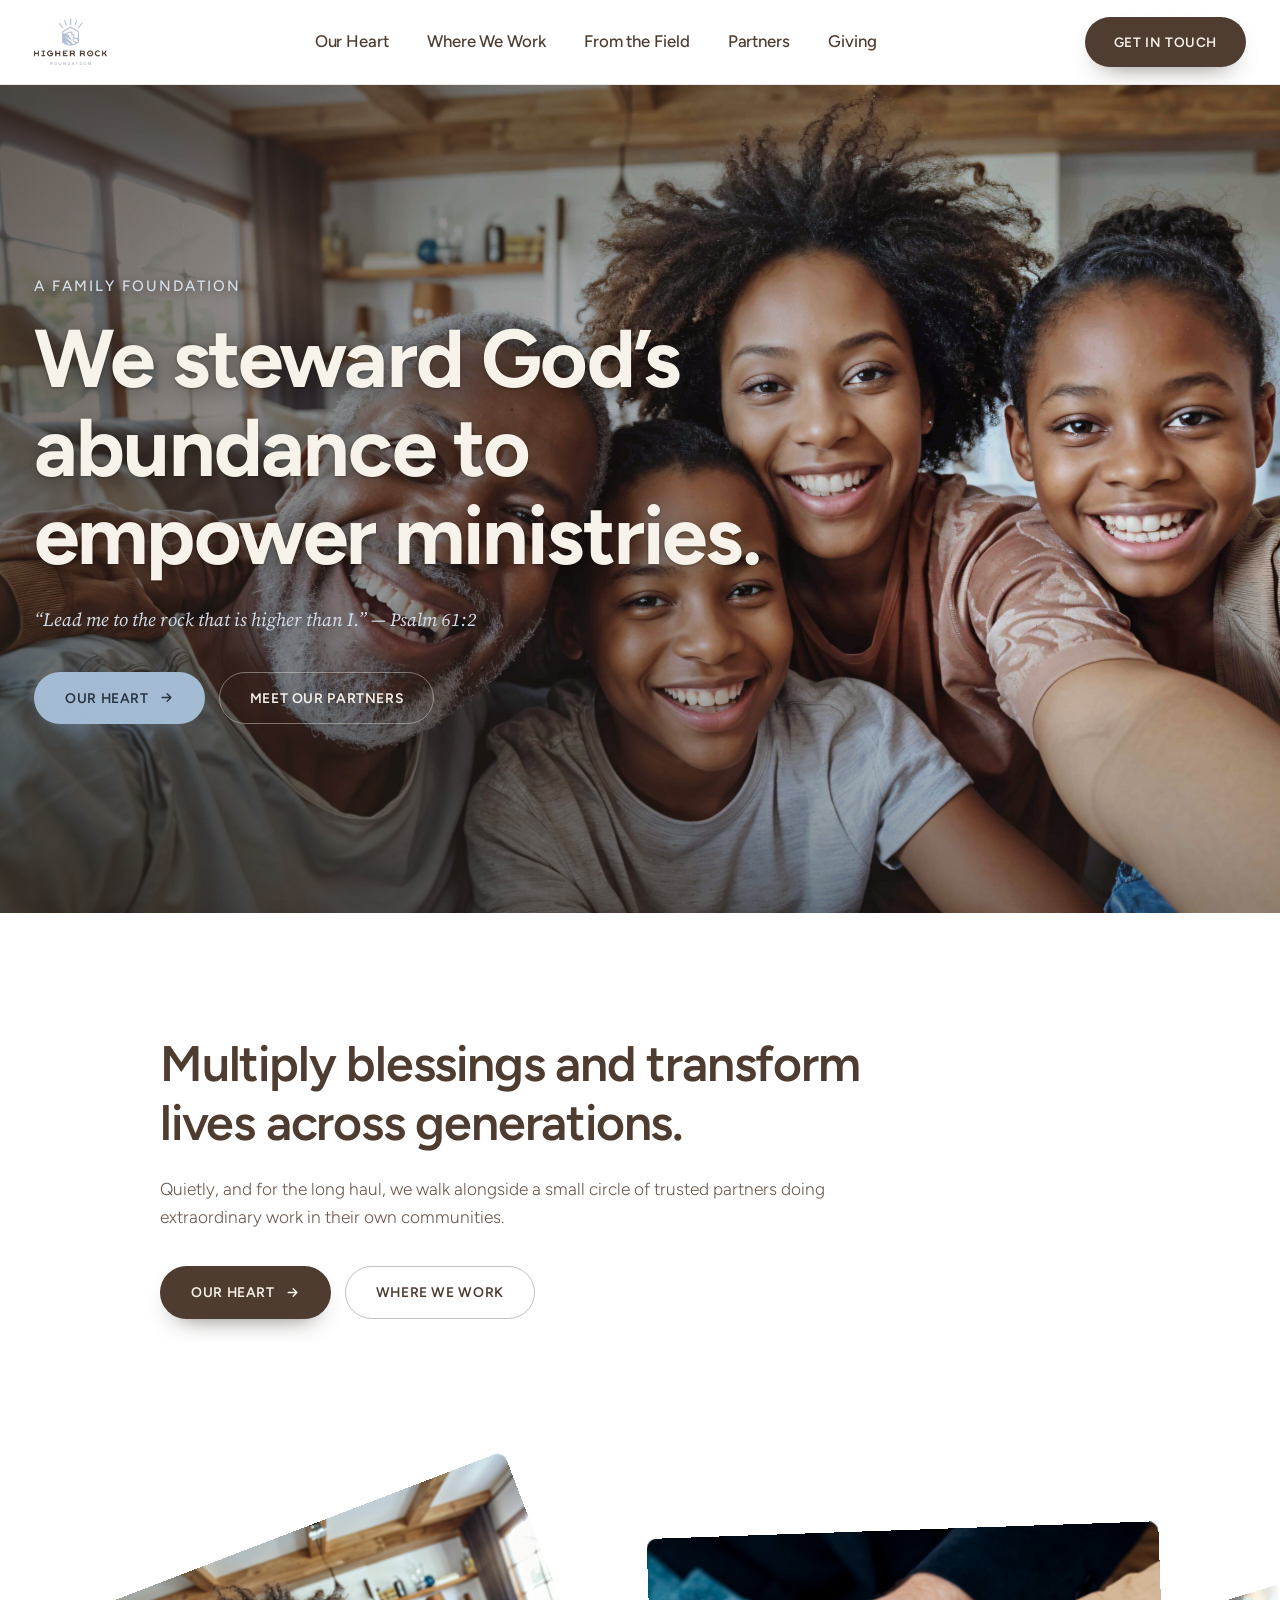
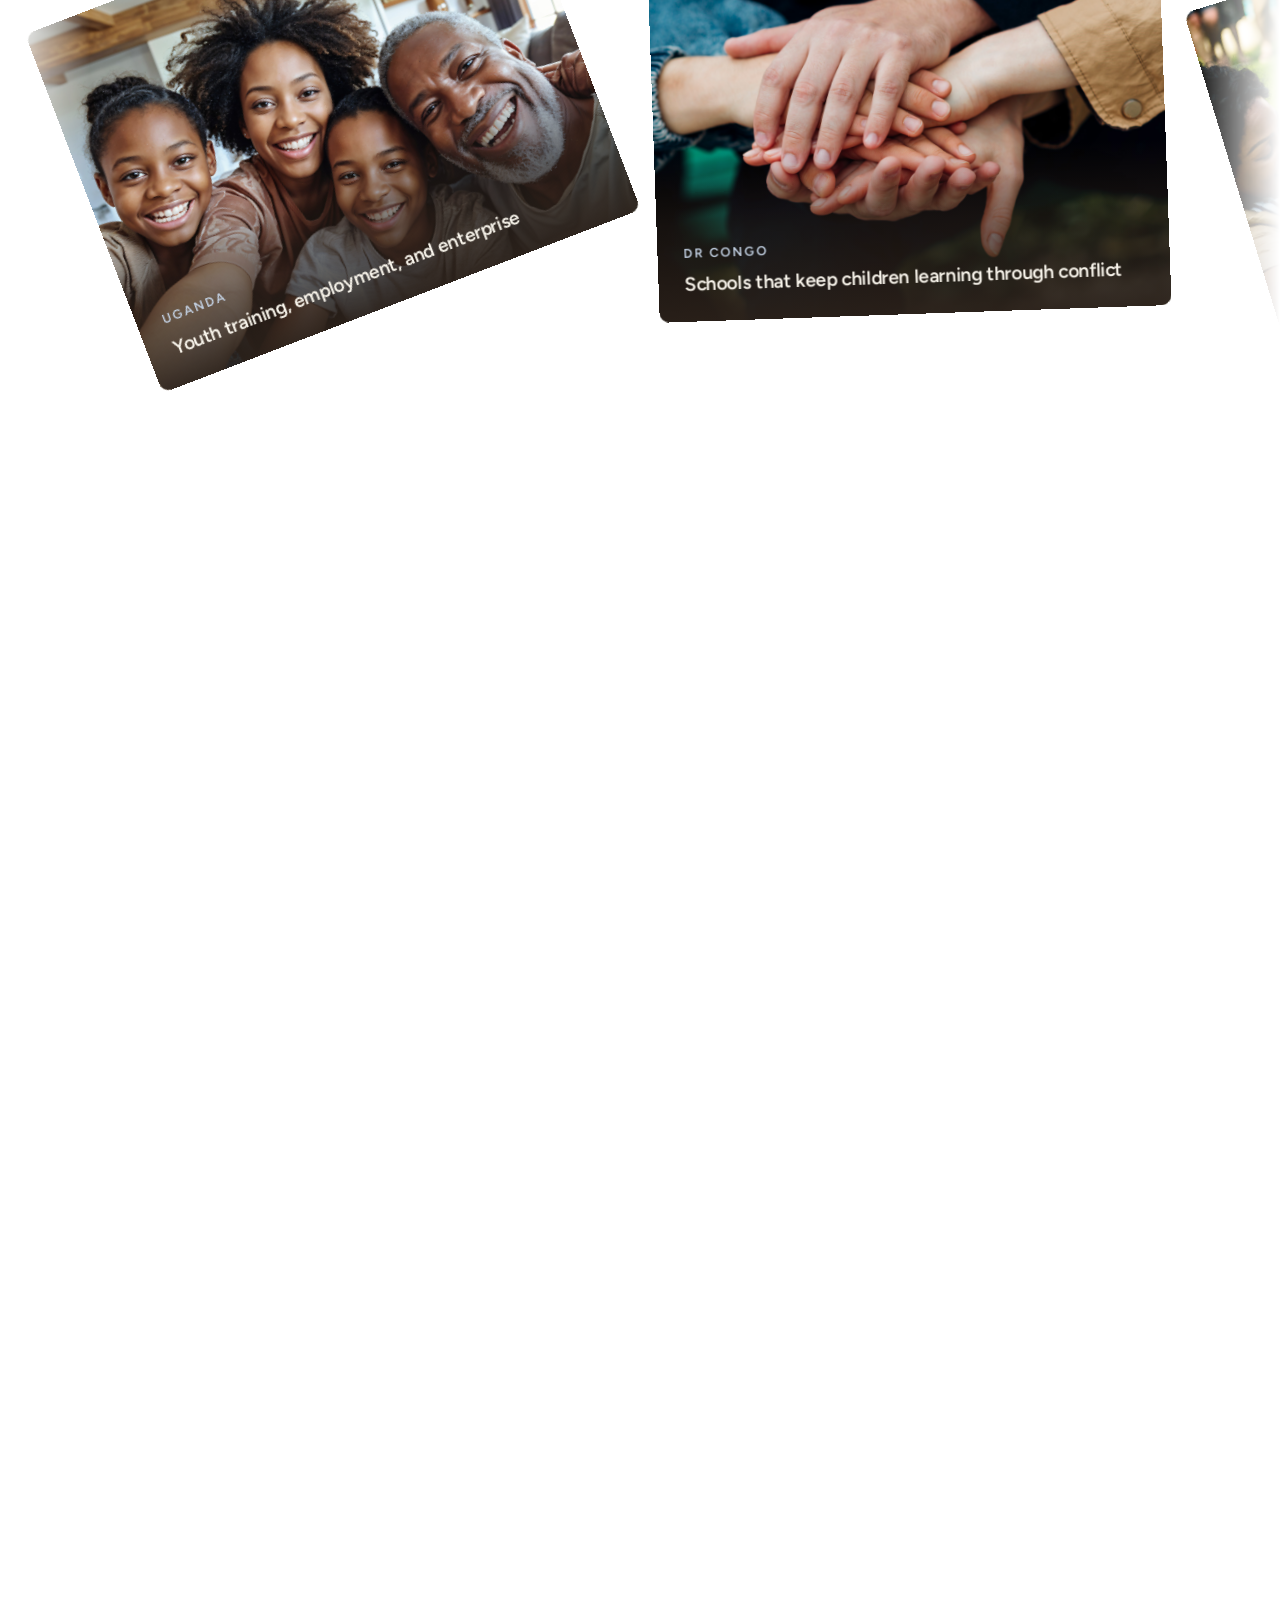
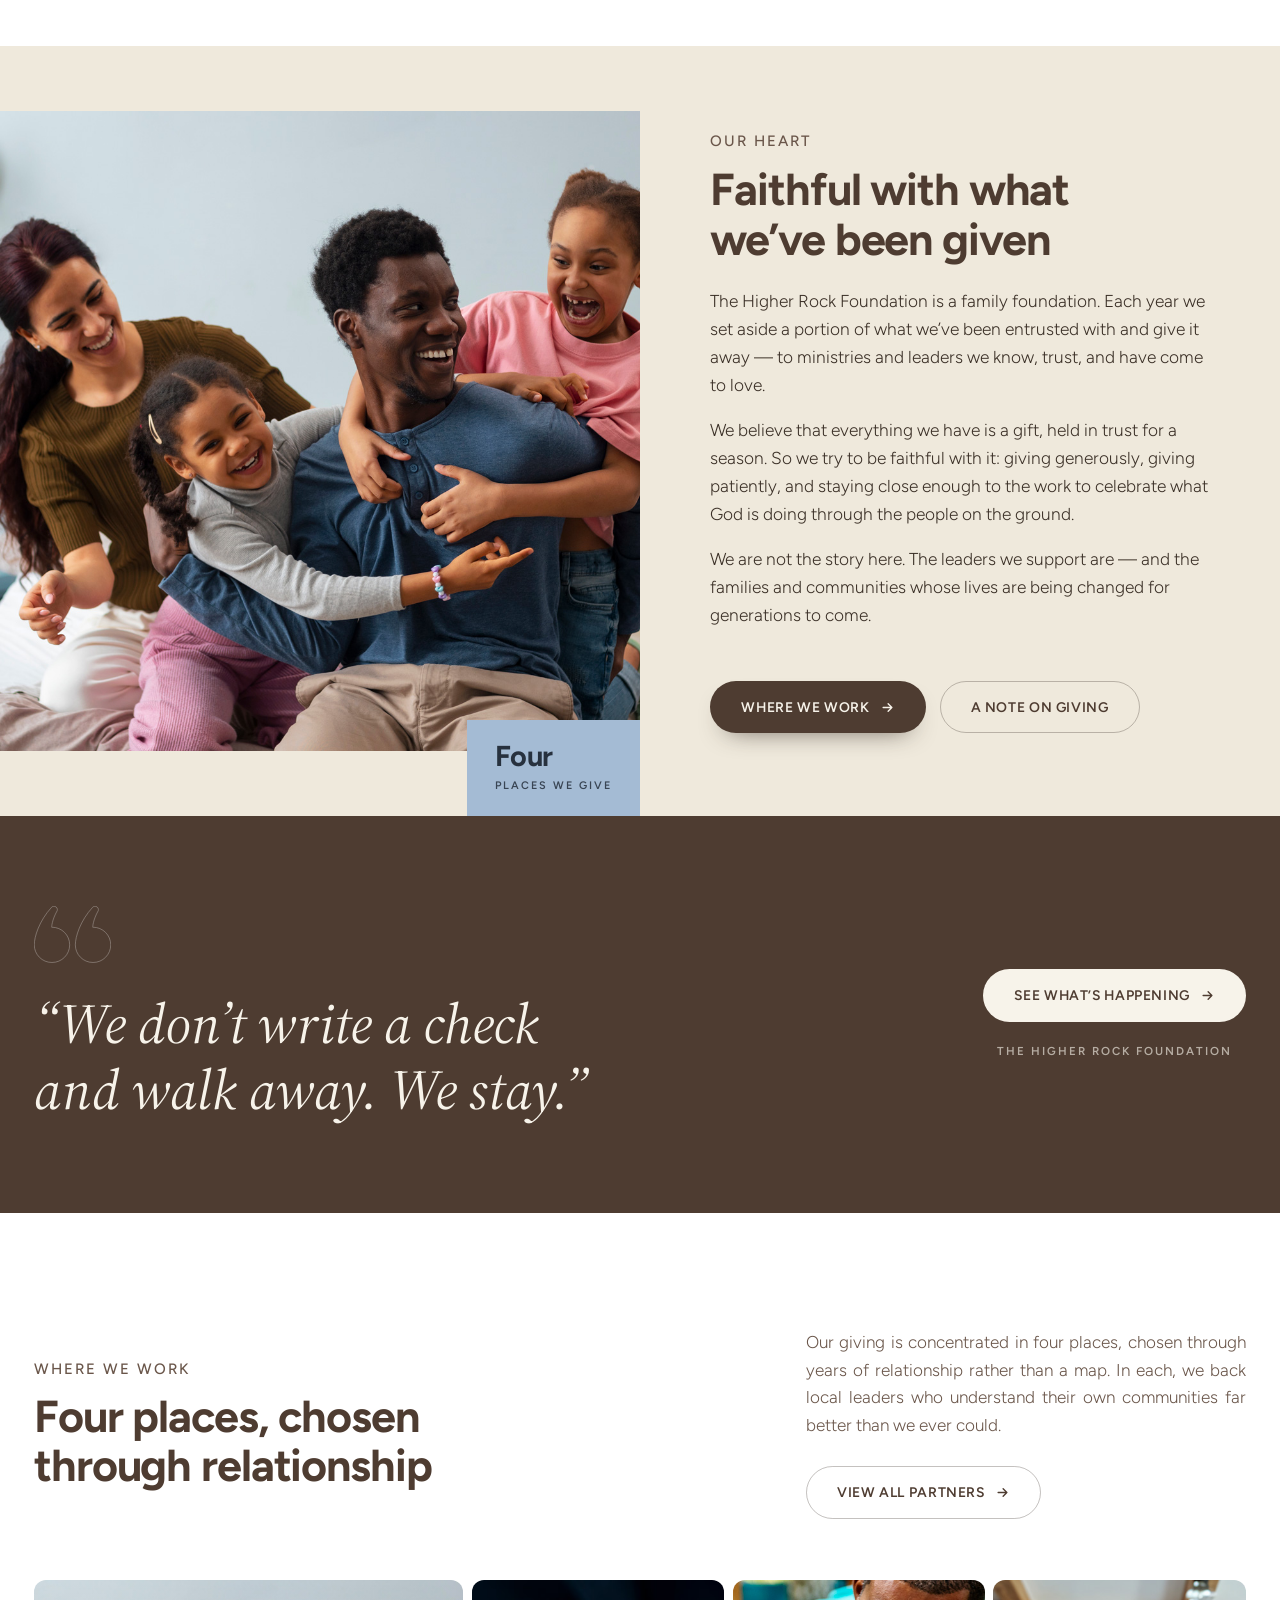
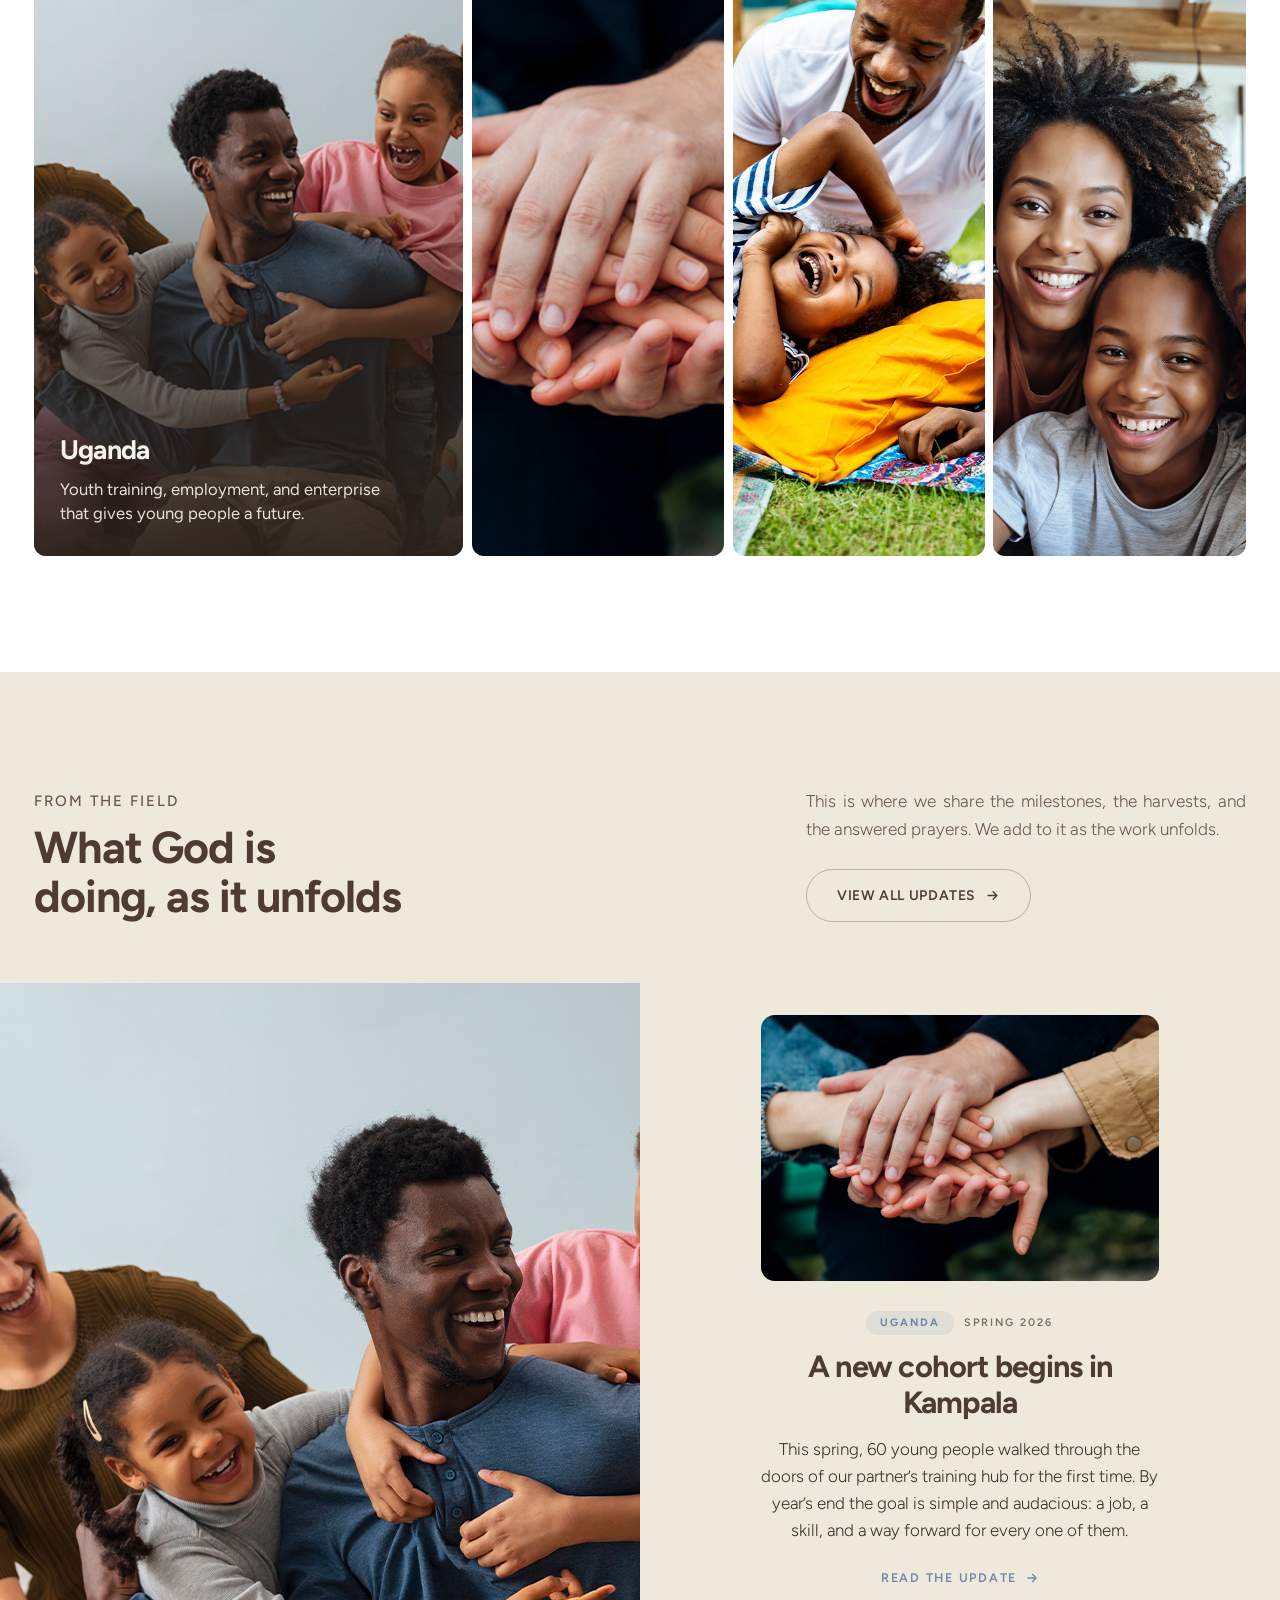
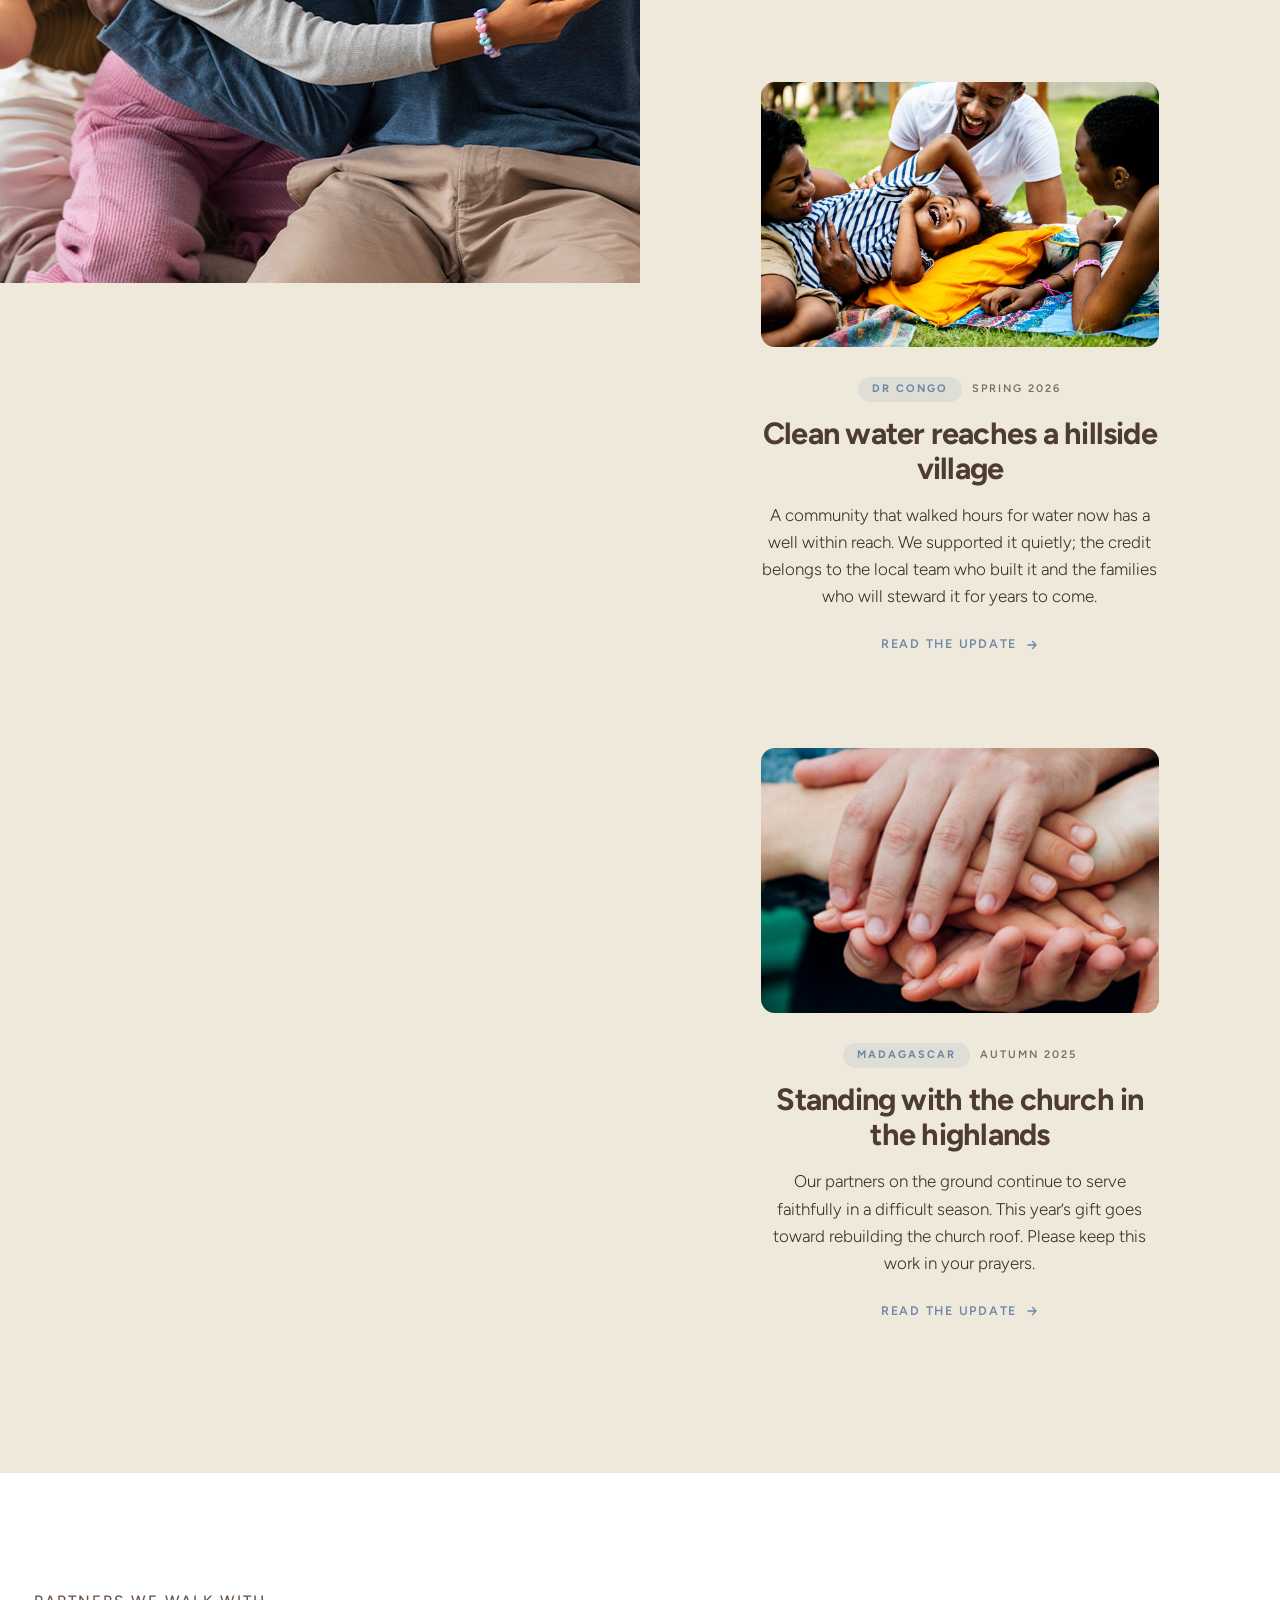
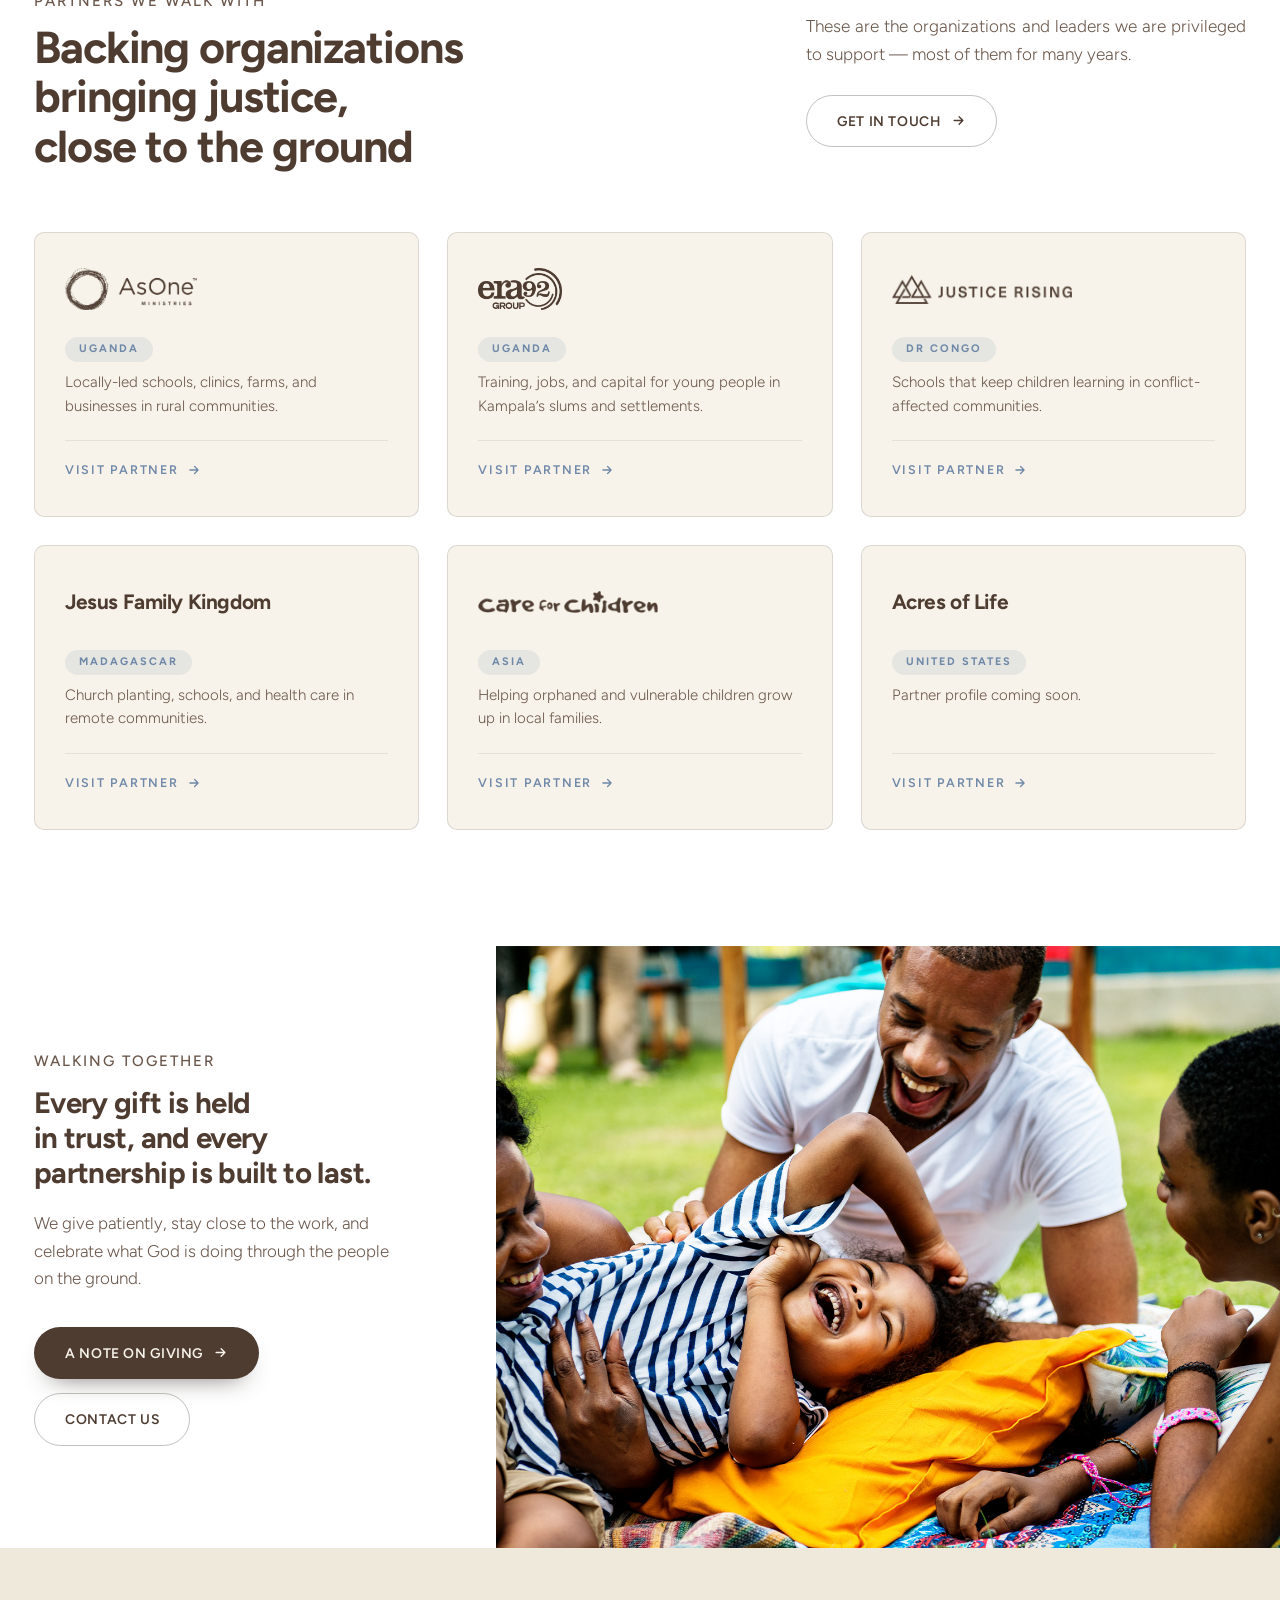
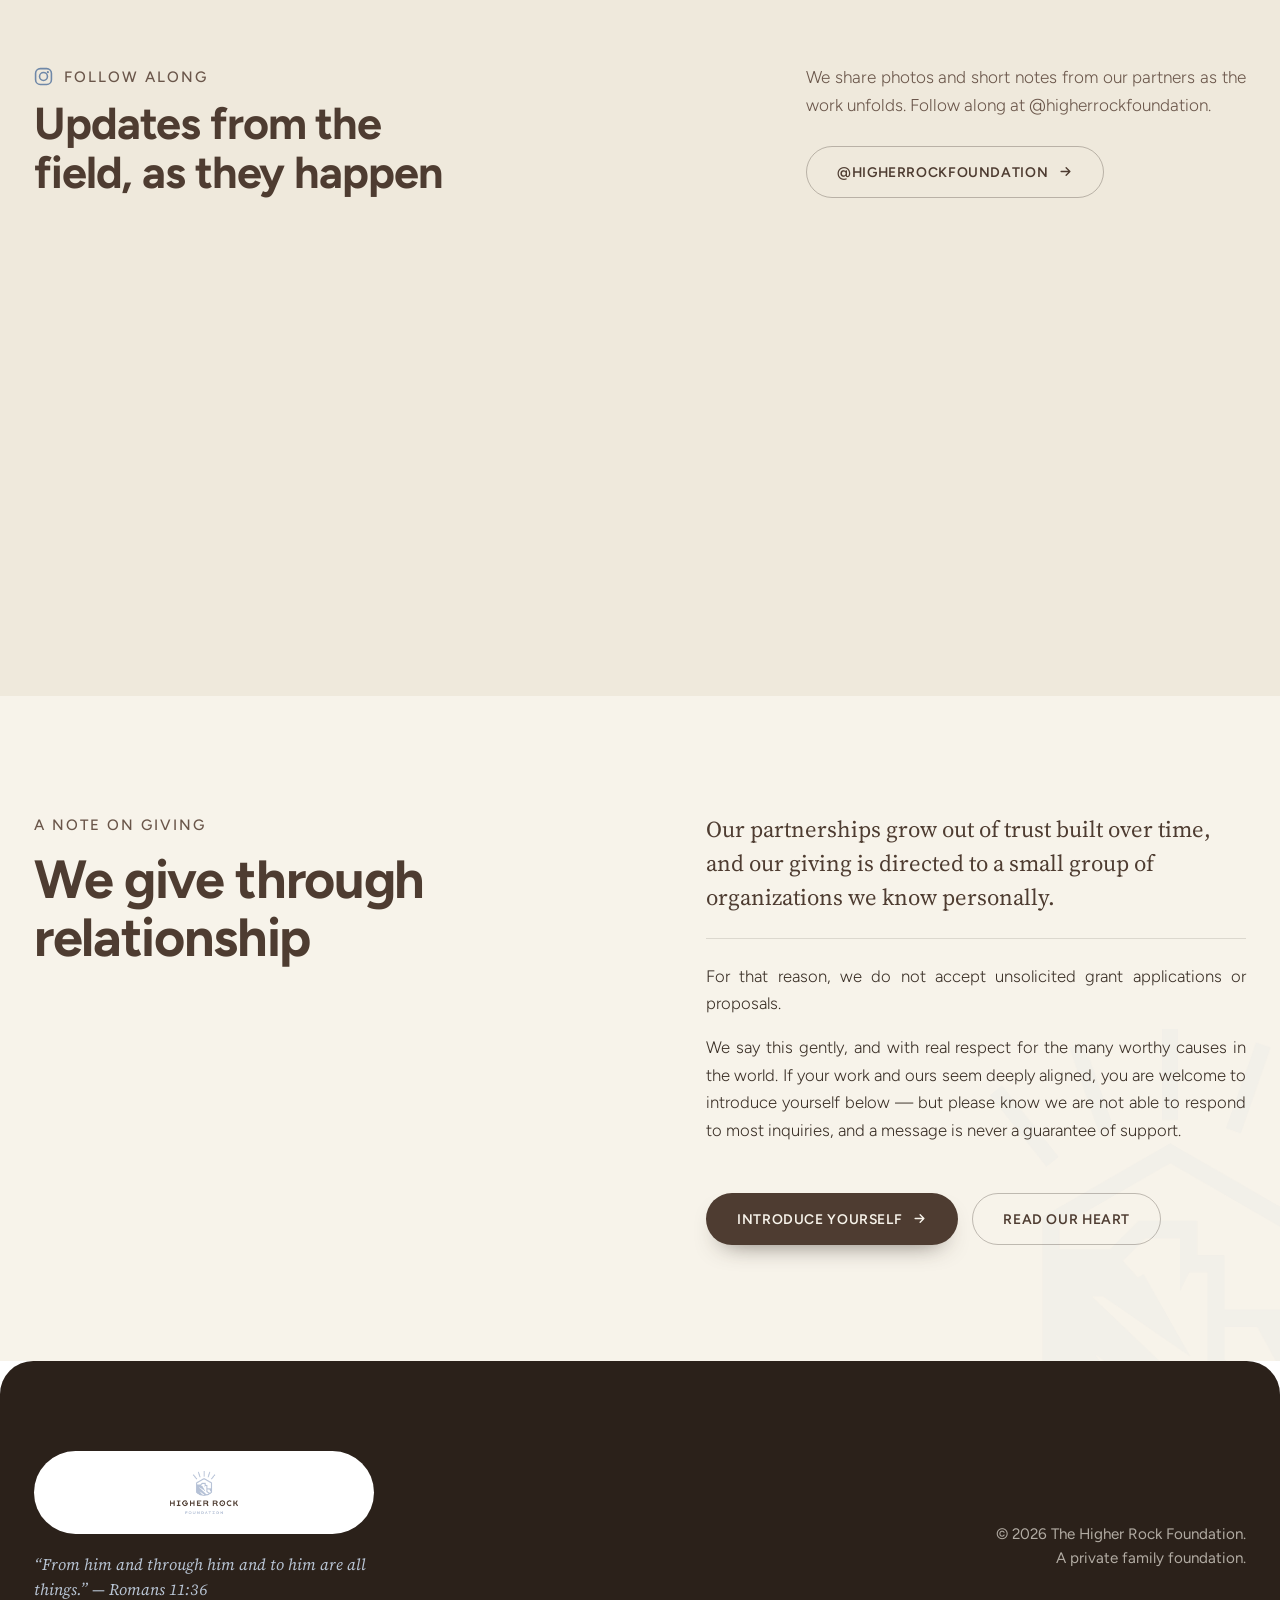
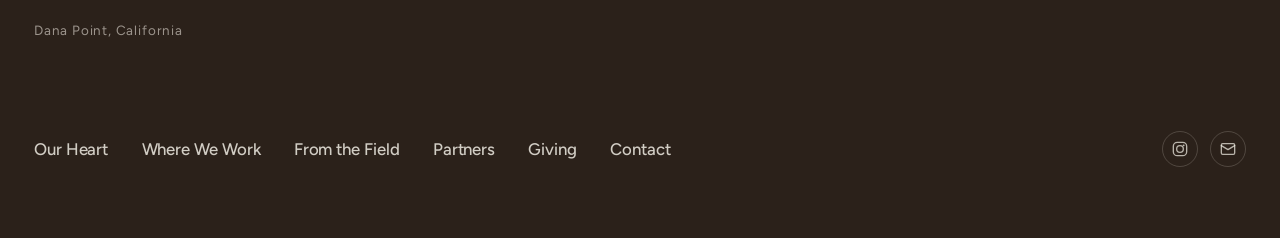
==== commit b78f87d3: "Footer" ====
--- a/index.html
+++ b/index.html
@@ -538,9 +538,18 @@
     var travel = 0, queued = false;
 
     var mqPanel = mqSec.querySelector('.marquee-sticky');
+    // below this width the row is a plain swipeable strip (see the matching
+    // @media block in style.css), so none of the pinning maths should run
+    var mqSmall = window.matchMedia('(max-width:900px)');
 
     var measure = function(){
       mqSec.style.height = '';                     // reset before measuring
+      if (mqSmall.matches) {                       // hand the row back to CSS
+        travel = 0;
+        mqTrack.style.transform = '';
+        for (var j = 0; j < mqItems.length; j++) mqItems[j].style.transform = '';
+        return;
+      }
       travel = Math.max(0, mqTrack.scrollWidth - window.innerWidth);
       // the pinned panel's own height (--photo-panel), plus the row's travel
       mqSec.style.height = (mqPanel.offsetHeight + travel) + 'px';
@@ -548,6 +557,7 @@
 
     var paint = function(){
       queued = false;
+      if (mqSmall.matches) return;
       // the panel pins CENTRED, so the pin engages when the section top reaches
       // this offset (must match top: calc((100vh - --photo-panel) / 2) in the CSS)
       var pinAt = (window.innerHeight - mqPanel.offsetHeight) / 2;
--- a/style.css
+++ b/style.css
@@ -129,7 +129,7 @@
   backdrop-filter:blur(14px);-webkit-backdrop-filter:blur(14px);
   border-bottom:1px solid var(--line-2);transition:background .3s,border-color .3s,box-shadow .3s}
 header.scrolled{background:rgba(255,255,255,.96);box-shadow:0 10px 30px -24px rgba(43,33,26,.6)}
-nav{display:flex;align-items:center;justify-content:space-between;gap:24px;
+header nav{display:flex;align-items:center;justify-content:space-between;gap:24px;
   padding:17px 34px;max-width:1500px;margin:0 auto}
 .brand{display:flex;align-items:center;flex:none}
 .brand img{height:46px;width:auto;display:block}
@@ -149,7 +149,9 @@
 .burger.open span:nth-child(3){transform:translateY(-6.6px) rotate(-45deg)}
 .mobile-menu{display:none;border-top:1px solid var(--line-2);background:var(--paper);padding:10px 22px 26px}
 .mobile-menu.open{display:block}
-.mobile-menu a{display:block;padding:14px 0;color:var(--brown);text-decoration:none;
+/* :not(.btn) so the CTA at the foot of the menu keeps its own colour and
+   pill shape instead of being painted brown-on-brown by this rule */
+.mobile-menu a:not(.btn){display:block;padding:14px 0;color:var(--brown);text-decoration:none;
   font-family:var(--sans);font-weight:600;font-size:1.1rem;border-bottom:1px solid var(--line-2)}
 .mobile-menu .btn{margin-top:22px;width:100%;justify-content:center}
 @media(max-width:1180px){.navlinks{gap:26px}.navlinks a{font-size:.95rem}}
@@ -158,7 +160,7 @@
   .nav-cta{display:none}
   .burger{display:flex}
   .brand img{height:38px}
-  nav{padding:12px 22px}
+  header nav{padding:12px 22px}
 }
 
 /* ---------- HERO ---------- */
@@ -235,6 +237,24 @@
   .mq-item{transform:none!important}
   .marquee-track{transform:none!important}
 }
+/* Touch and small screens: the pinned, scroll-driven row becomes an ordinary
+   swipeable strip. Pinning fights native momentum scrolling on a phone, and a
+   340px card on a 390px screen crops its own caption, so here the cards are
+   sized to the viewport, sit flat, and snap one at a time. */
+@media(max-width:900px){
+  .marquee-sec{height:auto!important;padding-bottom:clamp(44px,7vw,80px)}
+  .marquee-sticky{position:static;height:auto;min-height:0;top:auto;
+    display:block;overflow:visible}
+  .marquee{padding:0;-webkit-mask-image:none;mask-image:none;
+    overflow-x:auto;overflow-y:hidden;
+    scroll-snap-type:x mandatory;-webkit-overflow-scrolling:touch;
+    scroll-padding:0 22px;scrollbar-width:none;-ms-overflow-style:none}
+  .marquee::-webkit-scrollbar{display:none}
+  .marquee-track{transform:none!important;gap:14px;padding:0 22px}
+  .mq-item{transform:none!important;width:min(78vw,340px);scroll-snap-align:center}
+  .mq-item .cap{padding:64px 20px 20px}
+  .mq-item .what{font-size:1.06rem}
+}
 
 /* ---------- OUR HEART ----------
    Full-bleed split: the photograph fills its whole half of the section,
@@ -261,7 +281,10 @@
 @media(max-width:900px){
   .heart-grid{grid-template-columns:1fr}
   .heart{--heart-min:0px}
-  .heart-media{aspect-ratio:4/3;min-height:0}
+  /* stacked, the photo sets its own height: a fixed 4/3 box letterboxed the
+     square photograph inside cream bars */
+  .heart-media{aspect-ratio:auto;min-height:0}
+  .heart-media img{position:static;width:100%;height:auto}
   .heart-copy{padding:clamp(44px,8vw,64px) 22px}
 }
 
@@ -567,8 +590,7 @@
 .foot-bottom{display:flex;align-items:center;justify-content:space-between;
   gap:24px;flex-wrap:wrap;padding:0 0 clamp(44px,5.5vw,76px)}
 .foot-links{display:flex;flex-wrap:wrap;justify-content:flex-start;
-  gap:clamp(18px,2.6vw,36px)}
-.foot-links{justify-content:flex-start}
+  gap:clamp(18px,2.6vw,36px);margin:0;padding:0}
 .foot-links a{font-family:var(--sans);font-size:1.05rem;font-weight:500;
   letter-spacing:-.005em;color:rgba(247,243,234,.82);text-decoration:none;
   transition:color .2s}
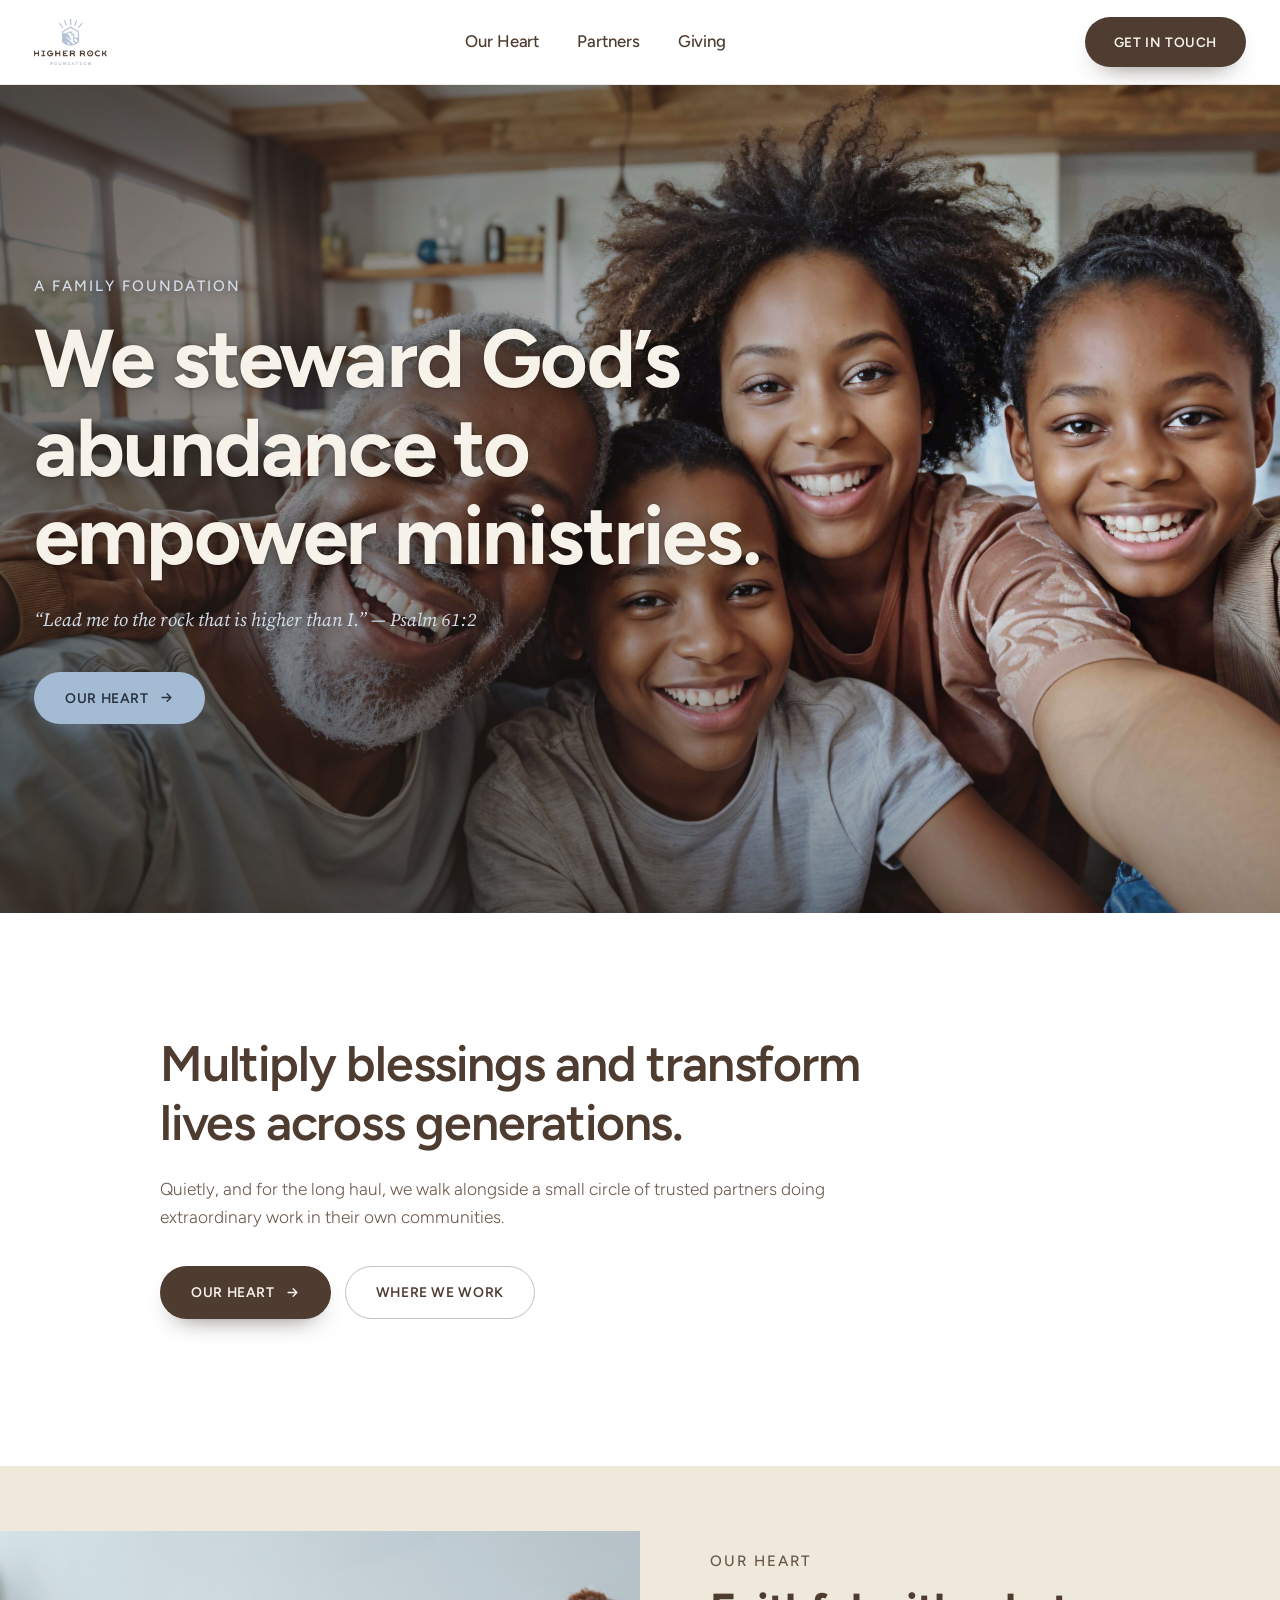
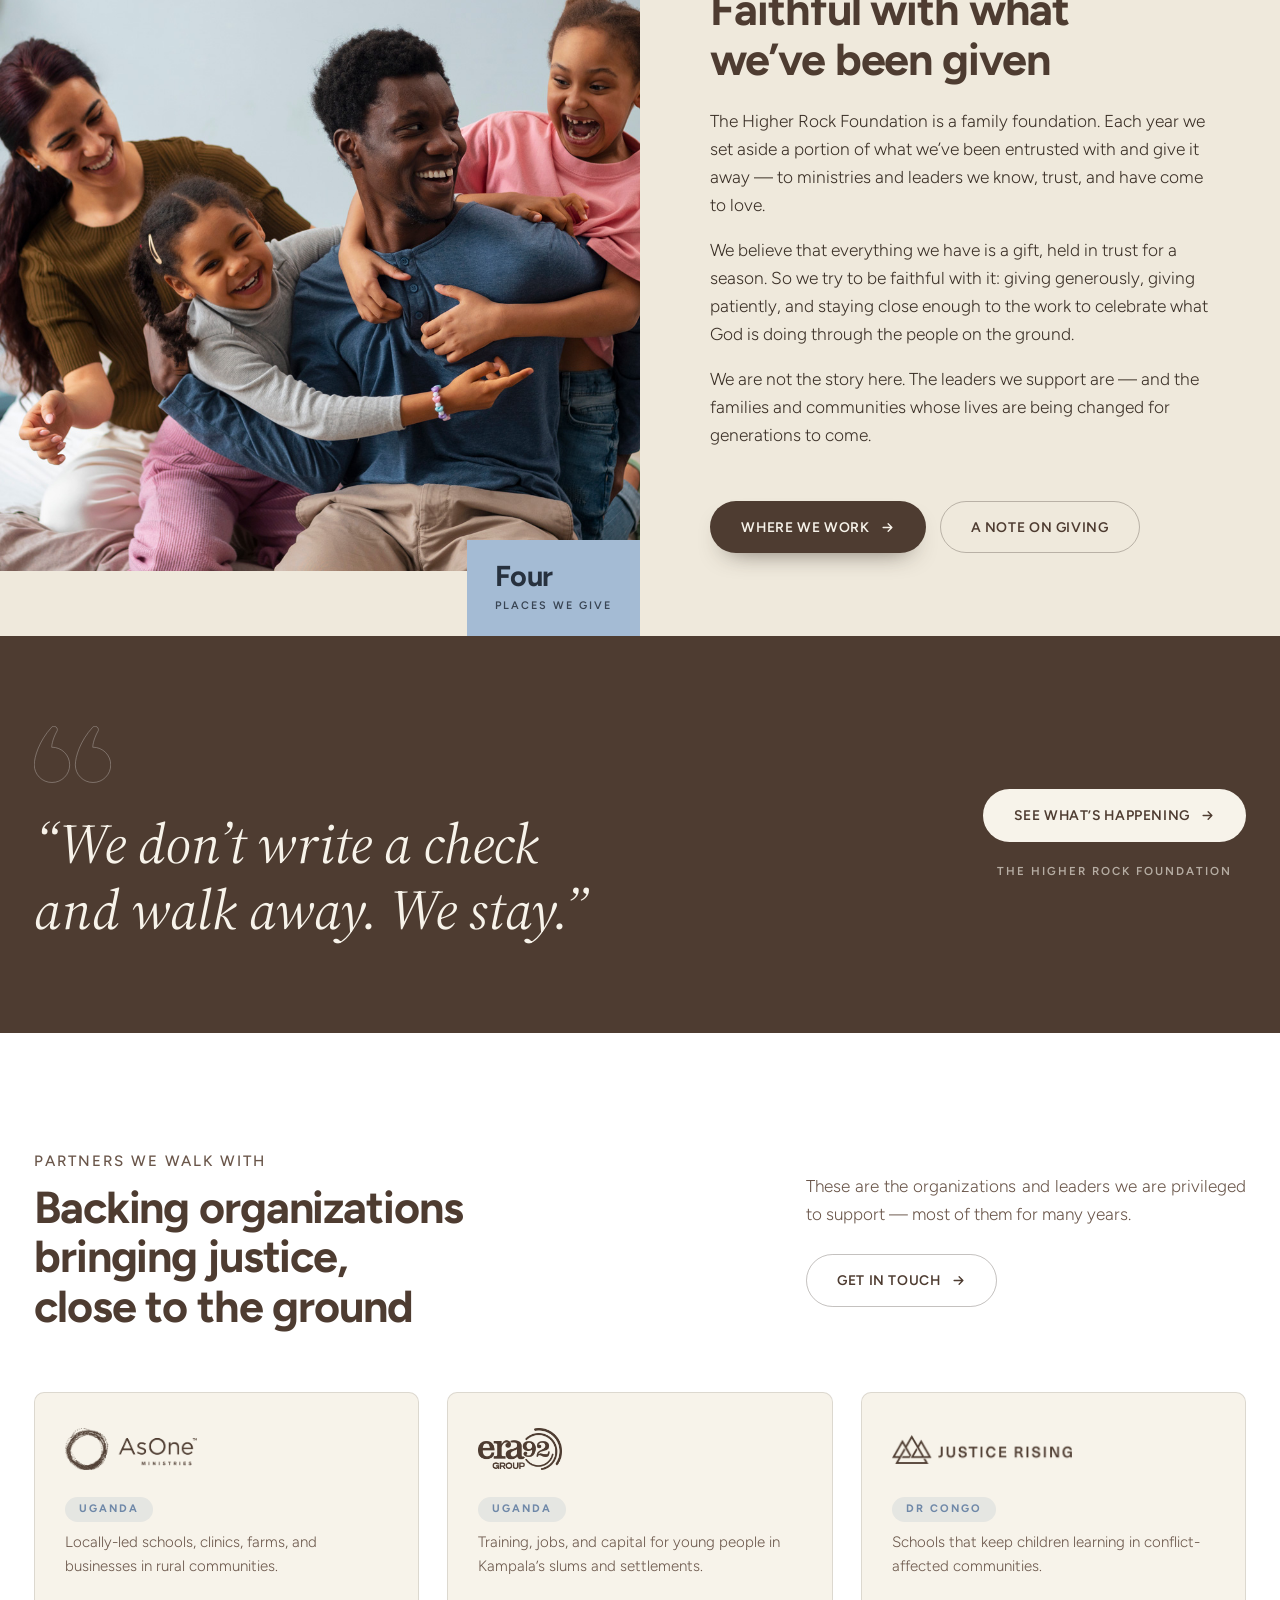
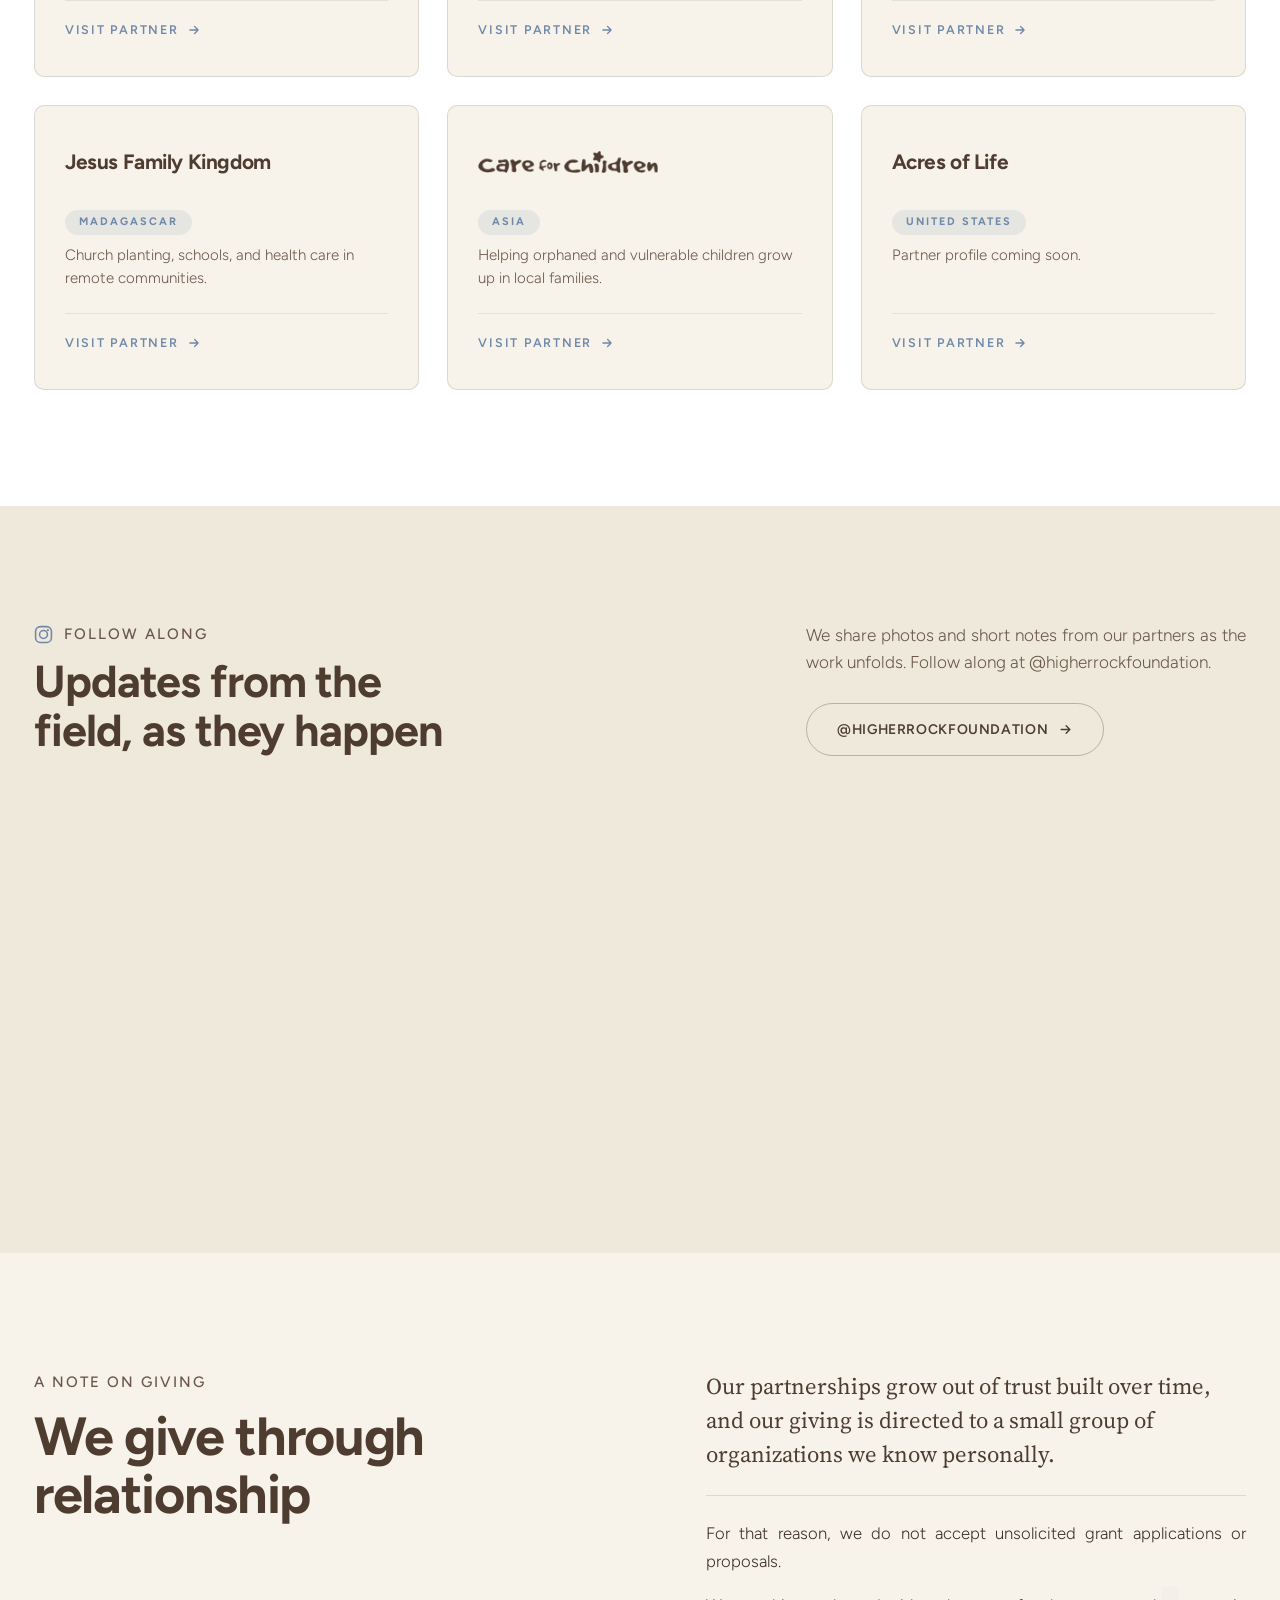
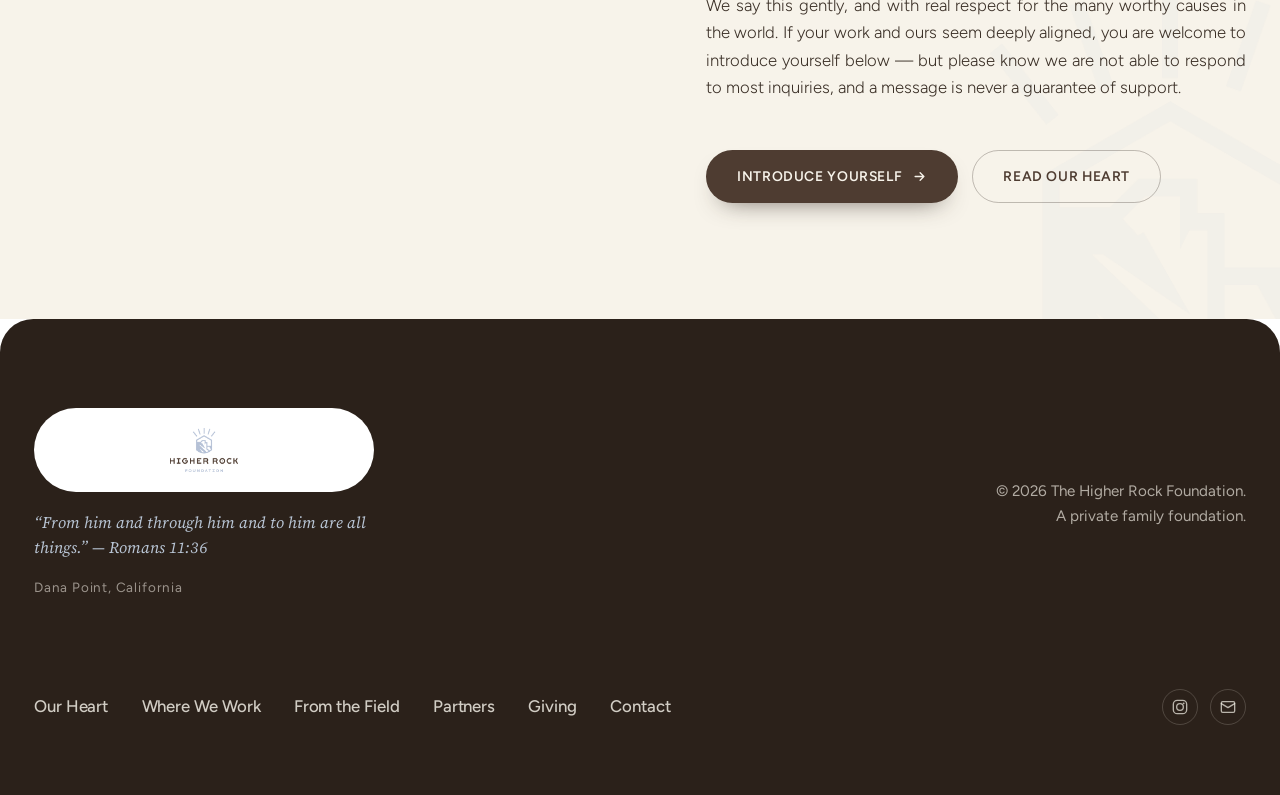
==== commit c6618fc1: "Copy and section changes for the Landing page" ====
--- a/index.html
+++ b/index.html
@@ -37,8 +37,8 @@
     </a>
     <ul class="navlinks">
       <li><a href="#heart">Our Heart</a></li>
-      <li><a href="#work">Where We Work</a></li>
-      <li><a href="#field">From the Field</a></li>
+      <!-- <li><a href="#work">Where We Work</a></li>
+      <li><a href="#field">From the Field</a></li> -->
       <li><a href="#partners">Partners</a></li>
       <li><a href="#giving">Giving</a></li>
     </ul>
@@ -51,8 +51,8 @@
   </nav>
   <div class="mobile-menu" id="mobileMenu">
     <a href="#heart">Our Heart</a>
-    <a href="#work">Where We Work</a>
-    <a href="#field">From the Field</a>
+    <!-- <a href="#work">Where We Work</a> 
+    <a href="#field">From the Field</a> -->
     <a href="#partners">Partners</a>
     <a href="#giving">Giving</a>
     <a class="btn btn-primary" href="mailto:hello@higherrockfoundation.org">Get in Touch</a>
@@ -76,7 +76,7 @@
       <a class="btn btn-blue" href="#heart">Our Heart
         <svg viewBox="0 0 24 24" fill="none" stroke="currentColor" stroke-width="2.2" stroke-linecap="round" stroke-linejoin="round"><path d="M5 12h14M13 6l6 6-6 6"/></svg>
       </a>
-      <a class="btn btn-outline-light" href="#partners">Meet Our Partners</a>
+      <!-- <a class="btn btn-outline-light" href="#partners">Meet Our Partners</a> -->
     </div>
   </div>
 </section>
@@ -103,7 +103,7 @@
 <!-- One card per photo. The row is finite: the section pins and the row scrolls
      sideways until the last card has passed, then the page carries on. Add a
      photo by copying one <figure> — the section grows its own scroll length. -->
-<section class="marquee-sec" aria-label="Photographs from our partners">
+<!--<section class="marquee-sec" aria-label="Photographs from our partners">
  <div class="marquee-sticky">
   <div class="marquee">
     <div class="marquee-track">
@@ -146,7 +146,7 @@
     </div>
   </div>
  </div>
-</section>
+</section> -->
 
 <!-- ============ OUR HEART — full-bleed image + copy ============ -->
 <section class="heart" id="heart">
@@ -197,7 +197,7 @@
 <!-- ============ WHERE WE WORK — expanding panel gallery ============ -->
 <!-- One panel carries is-open as the resting state; hover/focus takes over from there.
      Panels are plain <a> elements so they are keyboard reachable. -->
-<section class="pad" id="work">
+<!-- <section class="pad" id="work">
   <div class="wrap-wide">
     <div class="split-head reveal">
       <div>
@@ -243,10 +243,10 @@
       </a>
     </div>
   </div>
-</section>
+</section>  -->
 
 <!-- ============ FROM THE FIELD — sticky image + scrolling stories ============ -->
-<section class="field pad" id="field">
+<!-- <section class="field pad" id="field">
   <div class="wrap-wide">
     <div class="split-head reveal">
       <div>
@@ -260,10 +260,10 @@
         </a>
       </div>
     </div>
-  </div>
+  </div> -->
 
   <!-- full-bleed: the photo runs to the viewport edge, the story column pads itself -->
-  <div class="field-split">
+  <!-- <div class="field-split">
     <div class="field-media">
       <div class="field-sticky reveal">
         <img src="assets/images/field/group-buddies-relaxing-park-smiles.jpg" alt="From the field" loading="lazy">
@@ -315,7 +315,7 @@
     </div>
   </div>
 
-</section>
+</section>  -->
 
 <!-- ============ PARTNERS — card grid ============ -->
 <section class="partners pad" id="partners">
@@ -387,7 +387,7 @@
 </section>
 
 <!-- ============ WALKING TOGETHER — copy left, image bleeding right ============ -->
-<section class="ctaband">
+<!-- <section class="ctaband">
   <div class="cta-grid">
     <div class="cta-copy reveal">
       <div class="eyebrow">Walking Together</div>
@@ -404,7 +404,7 @@
       <img src="assets/images/field/WalkingTogether.jpg" alt="Walking together" loading="lazy">
     </div>
   </div>
-</section>
+</section>  -->
 
 <!-- ============ INSTAGRAM ============ -->
 <section class="insta pad" id="instagram" style="background:var(--cream-2)">
--- a/style.css
+++ b/style.css
@@ -197,7 +197,7 @@
 .welcome p{margin-top:24px;font-size:1.08rem;color:var(--brown-soft);font-weight:300;max-width:68ch}
 @media(max-width:900px){.welcome .grid6{grid-template-columns:1fr}.welcome .inner{grid-column:1 / -1}}
 
-/* ---------- SCROLL-ROTATED PHOTO TRACK ----------
+/* ---------- SCROLL-ROTATED PHOTO TRACK / Its commented out for now----------
    The row travels sideways and each card turns as the section passes through
    the viewport. Driven from JS (see bottom of page) so it works in every
    browser, not just the ones with CSS scroll-driven animations. */
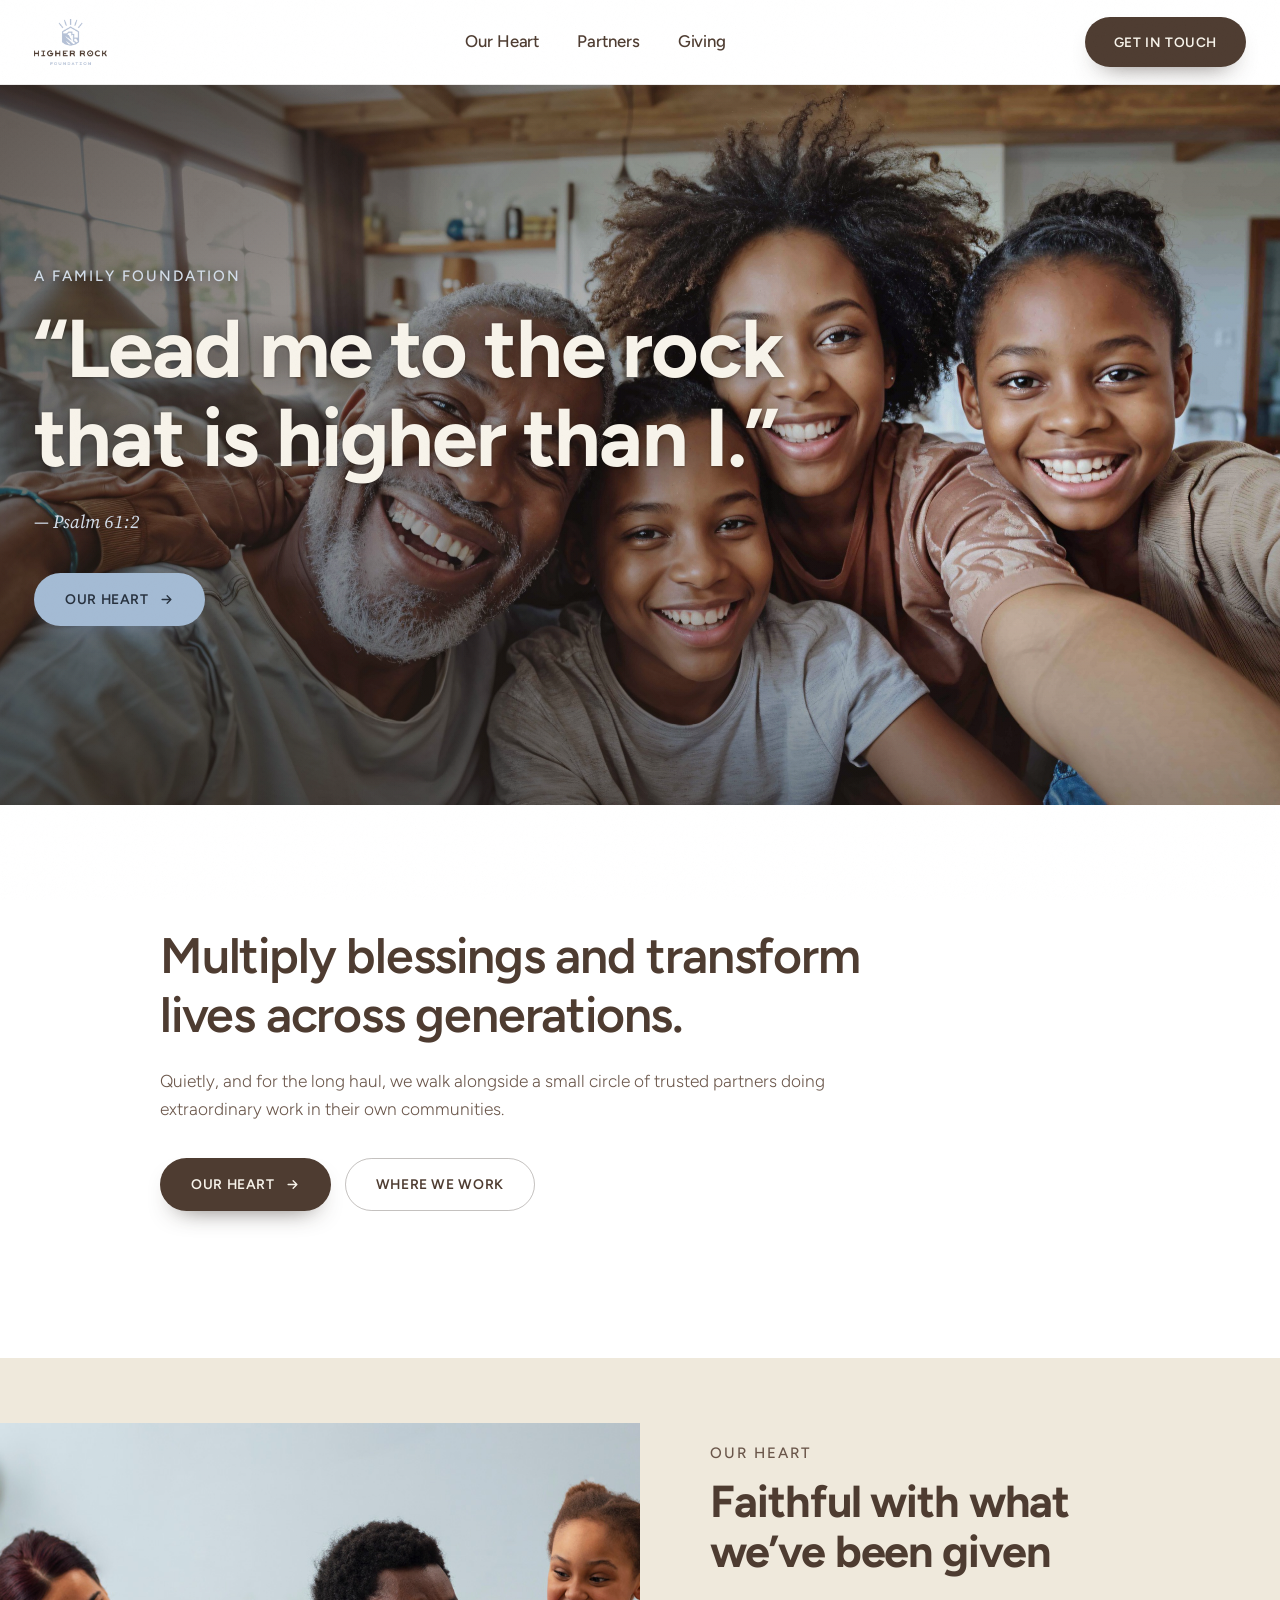
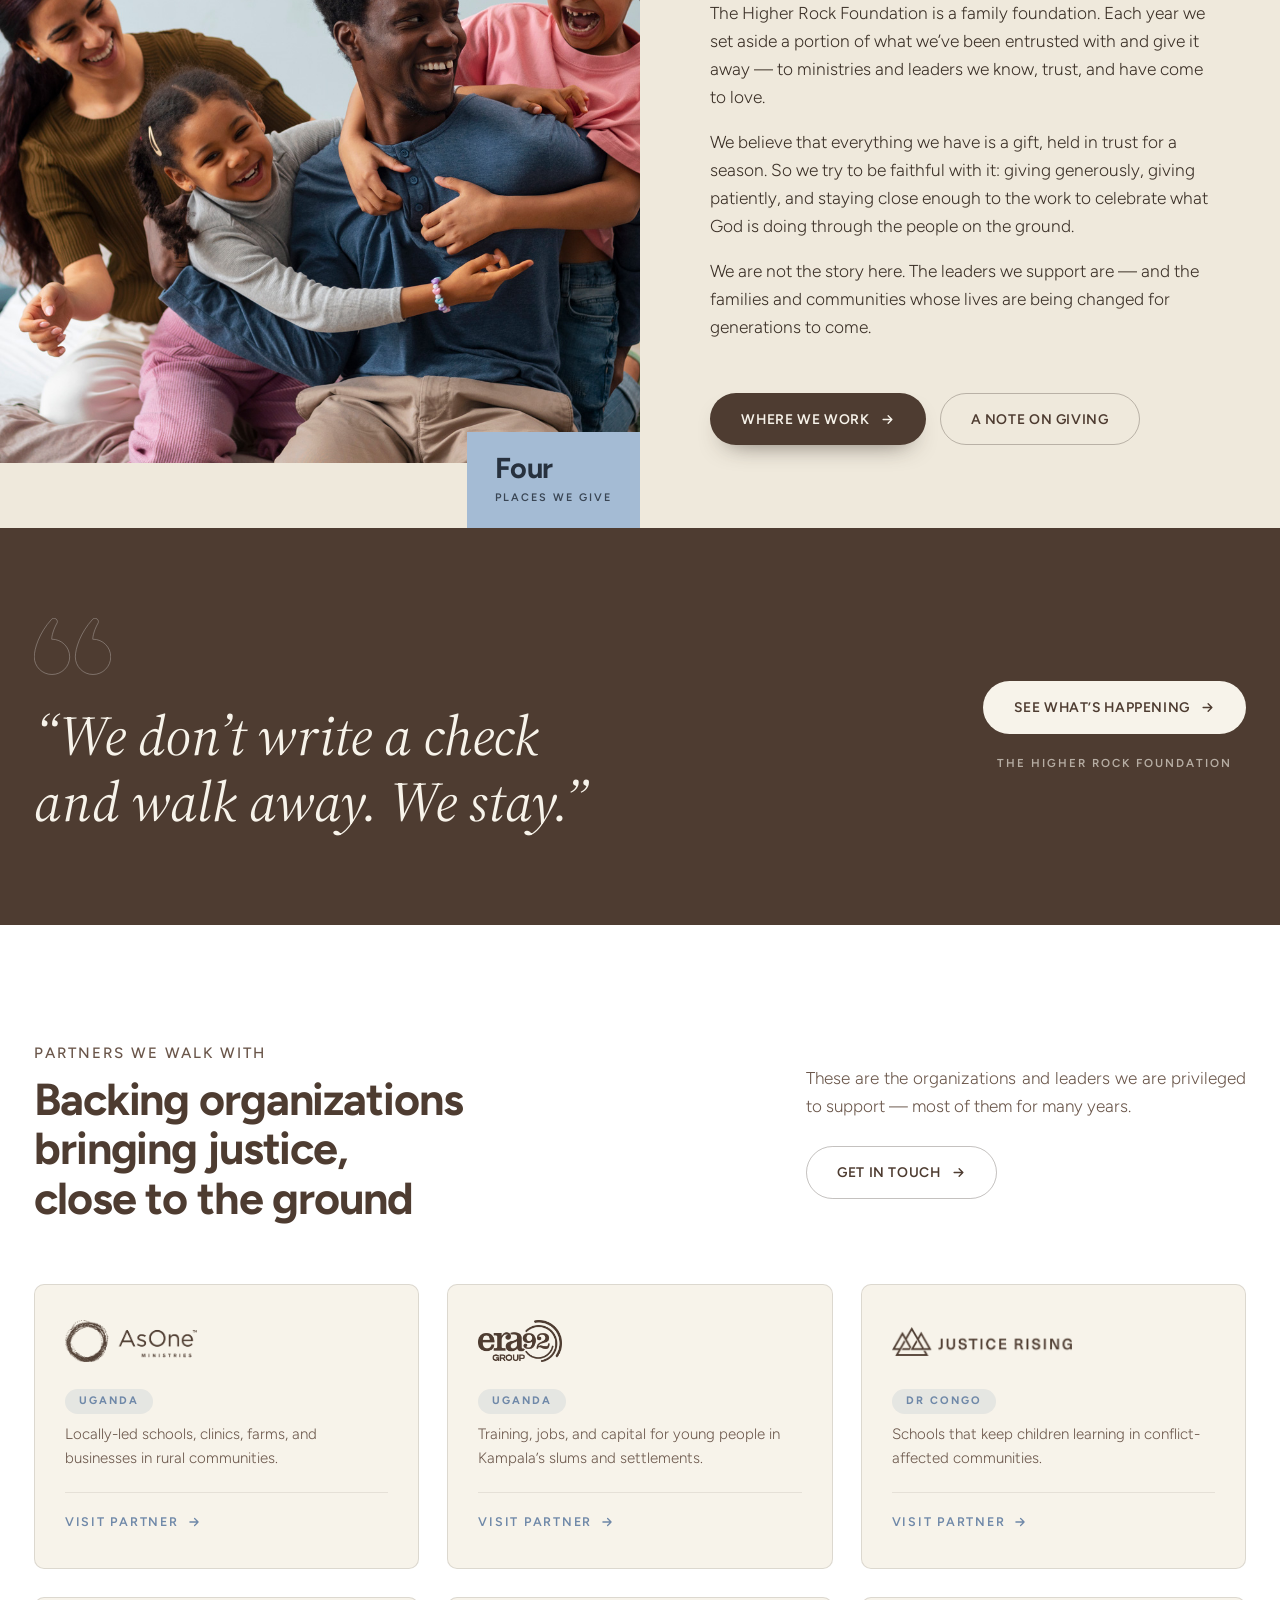
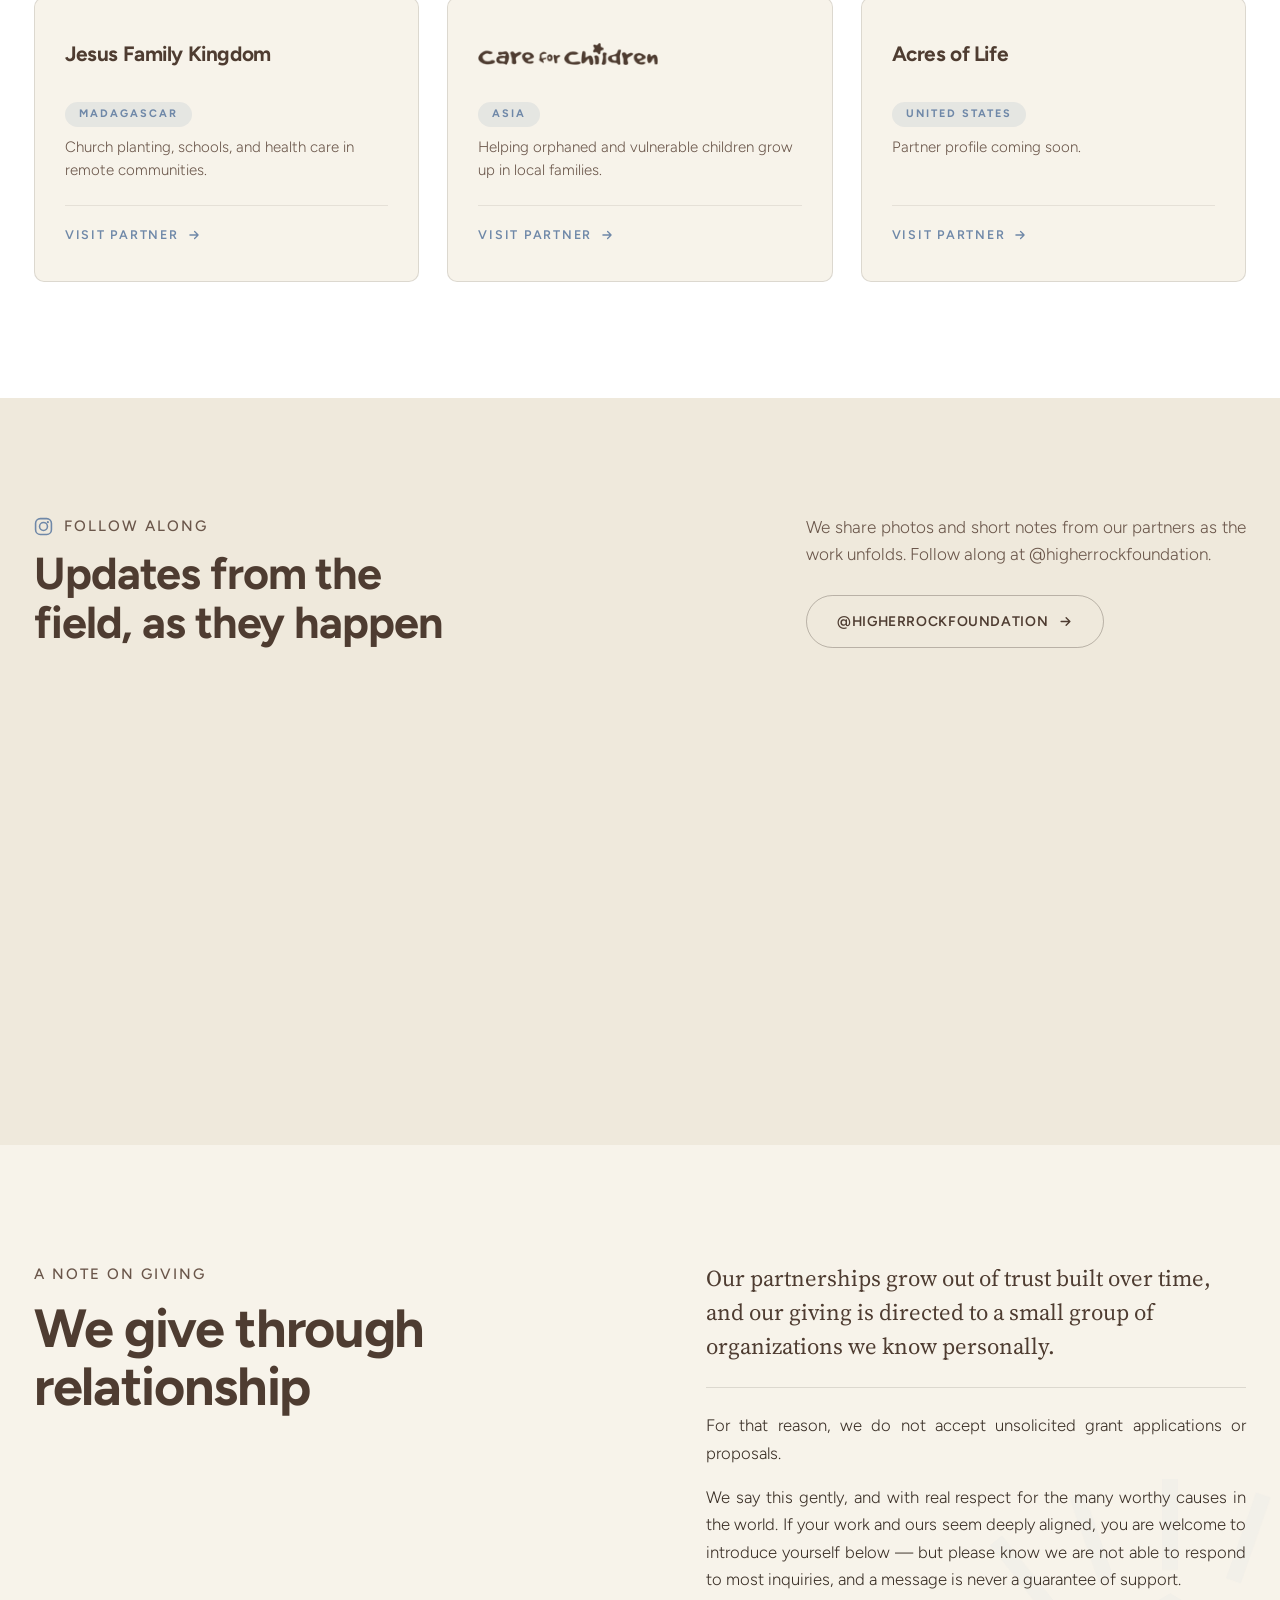
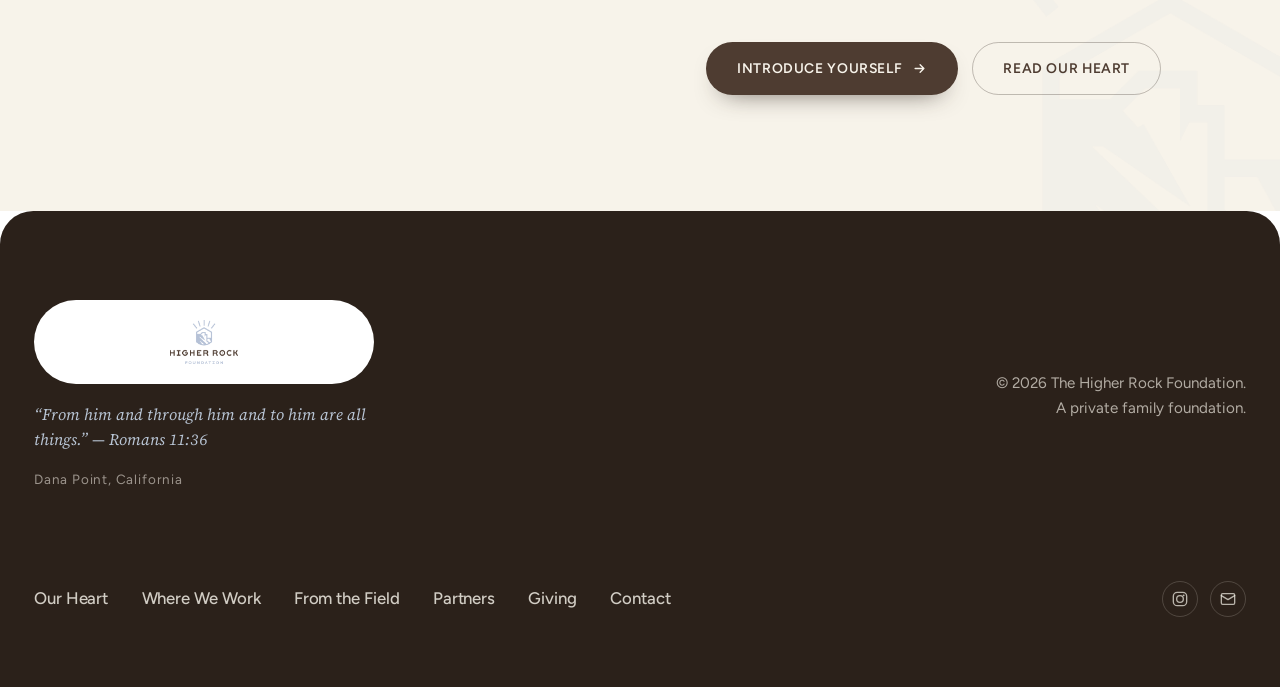
==== commit 2327d164: "Hero section heading updated" ====
--- a/index.html
+++ b/index.html
@@ -70,8 +70,8 @@
   <div class="hero-scrim"></div>
   <div class="hero-inner">
     <div class="eyebrow reveal">A Family Foundation</div>
-    <h1 class="reveal d2">We steward God&rsquo;s abundance to empower ministries.</h1>
-    <div class="verse reveal d3">&ldquo;Lead me to the rock that is higher than I.&rdquo; &mdash; Psalm 61:2</div>
+    <h1 class="reveal d2">&ldquo;Lead me to the rock that is higher than&nbsp;I.&rdquo;</h1>
+    <div class="verse reveal d3">&mdash; Psalm 61:2</div>
     <div class="btn-row reveal d4">
       <a class="btn btn-blue" href="#heart">Our Heart
         <svg viewBox="0 0 24 24" fill="none" stroke="currentColor" stroke-width="2.2" stroke-linecap="round" stroke-linejoin="round"><path d="M5 12h14M13 6l6 6-6 6"/></svg>
--- a/style.css
+++ b/style.css
@@ -164,7 +164,7 @@
 }
 
 /* ---------- HERO ---------- */
-.hero{position:relative;min-height:clamp(560px,92vh,940px);display:flex;align-items:center;
+.hero{position:relative;min-height:clamp(500px,80vh,820px);display:flex;align-items:center;
   justify-content:center;overflow:hidden;text-align:left}
 .hero-media{position:absolute;inset:0;z-index:0;background:linear-gradient(162deg,#4a3b30 0%,#36291f 52%,#271d16 100%)}
 .hero-media img{position:absolute;inset:0;width:100%;height:100%;object-fit:cover;
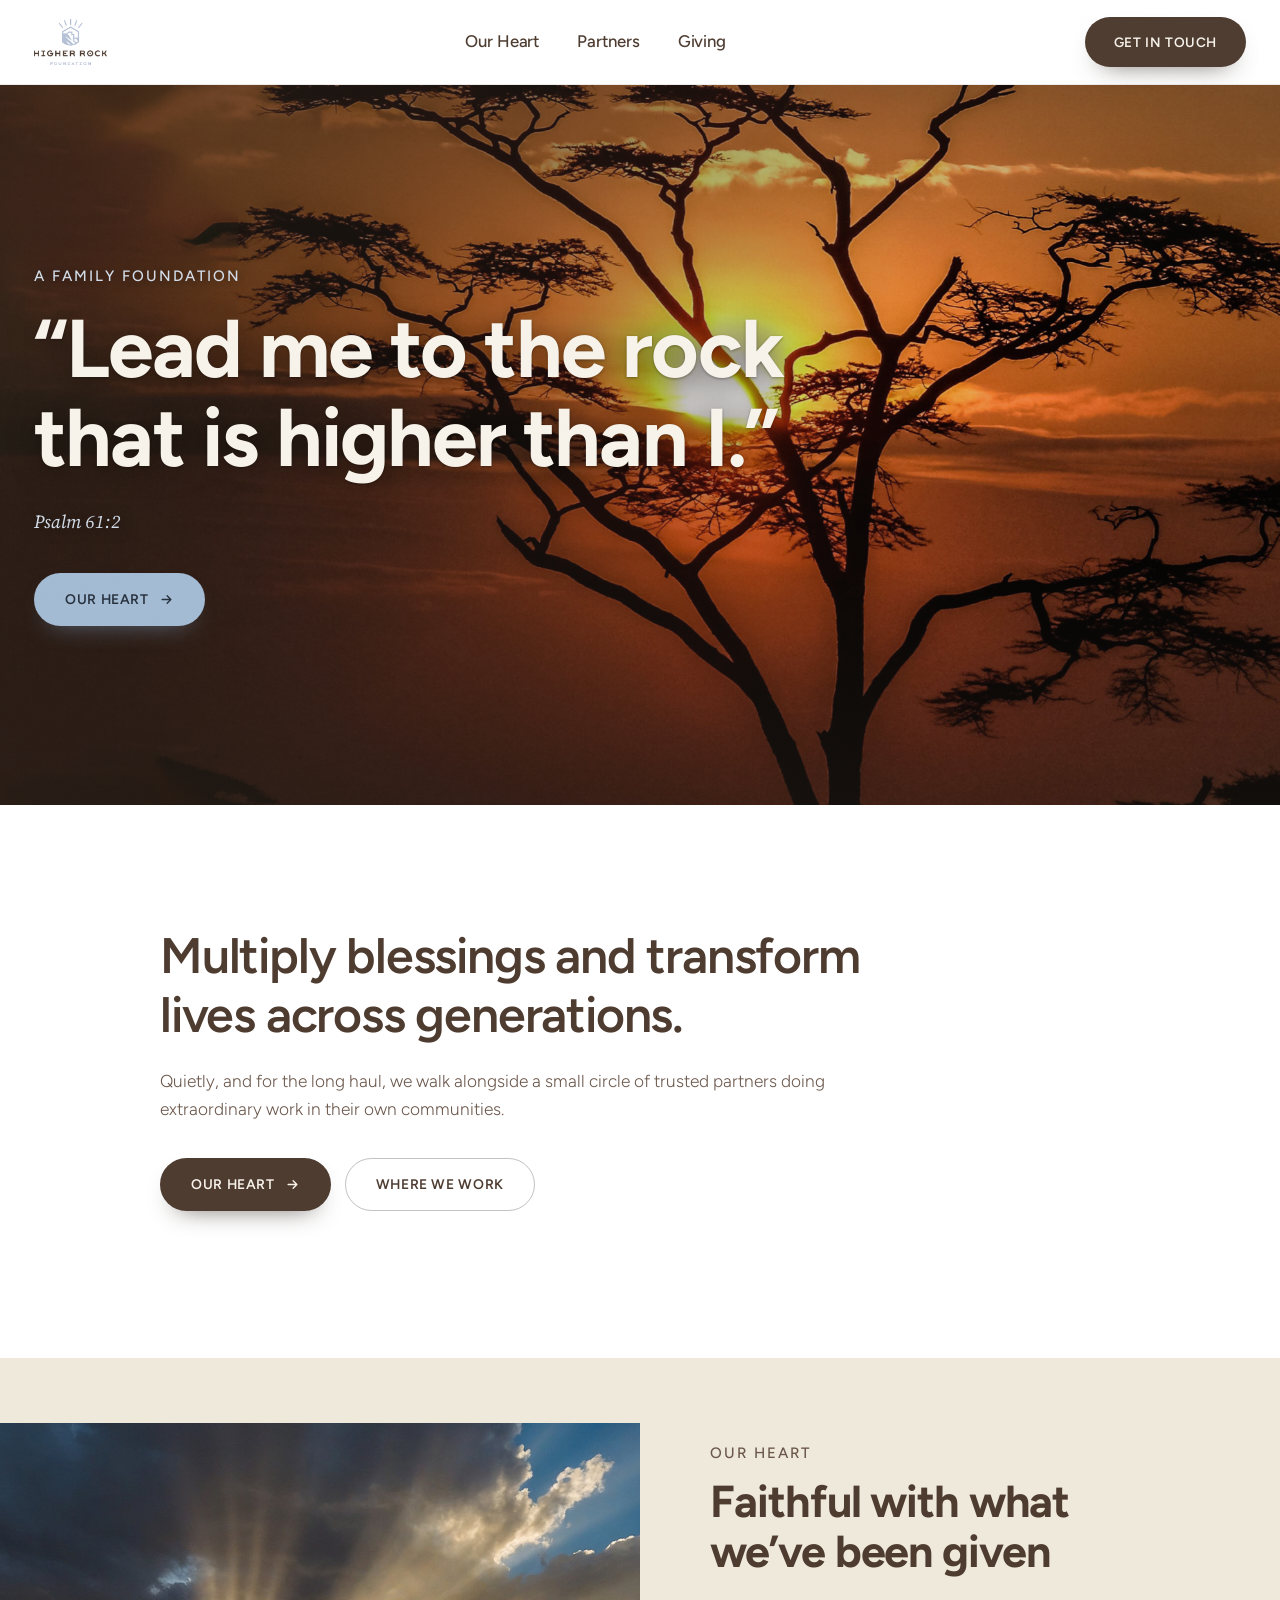
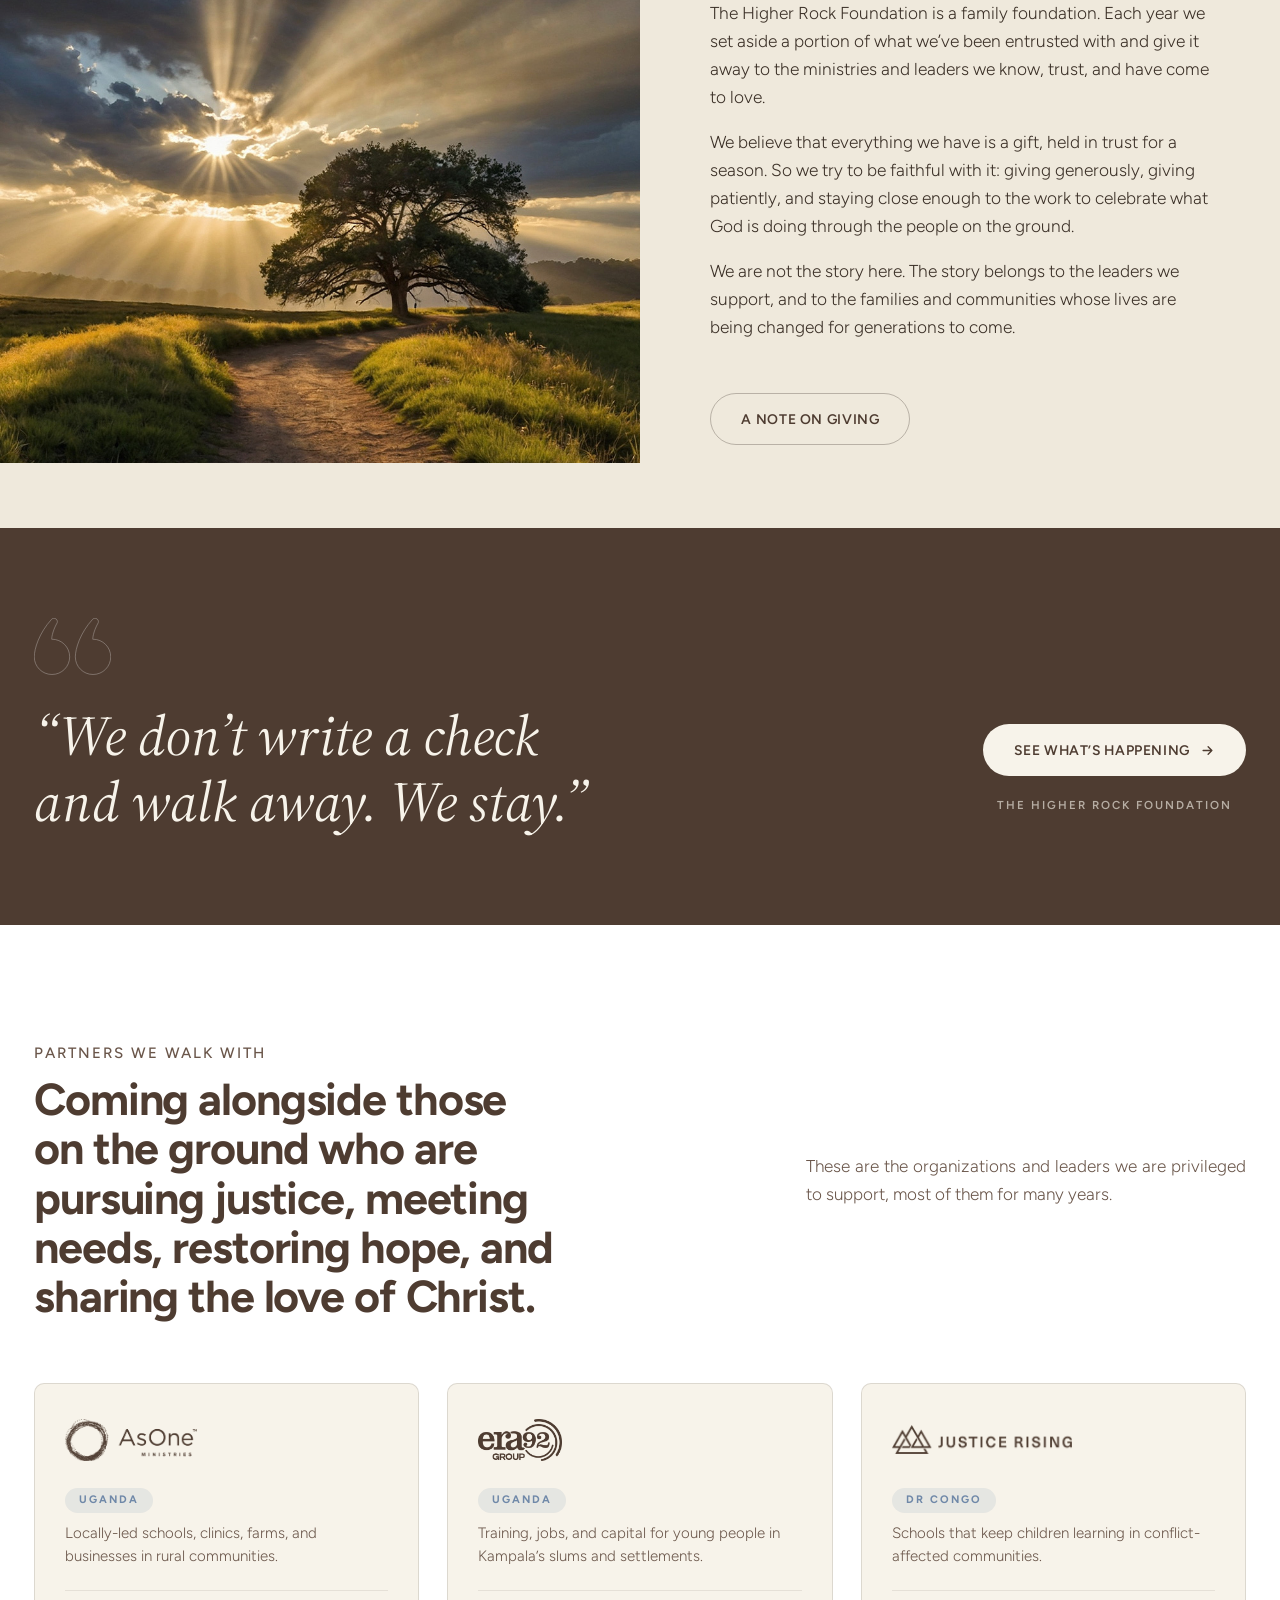
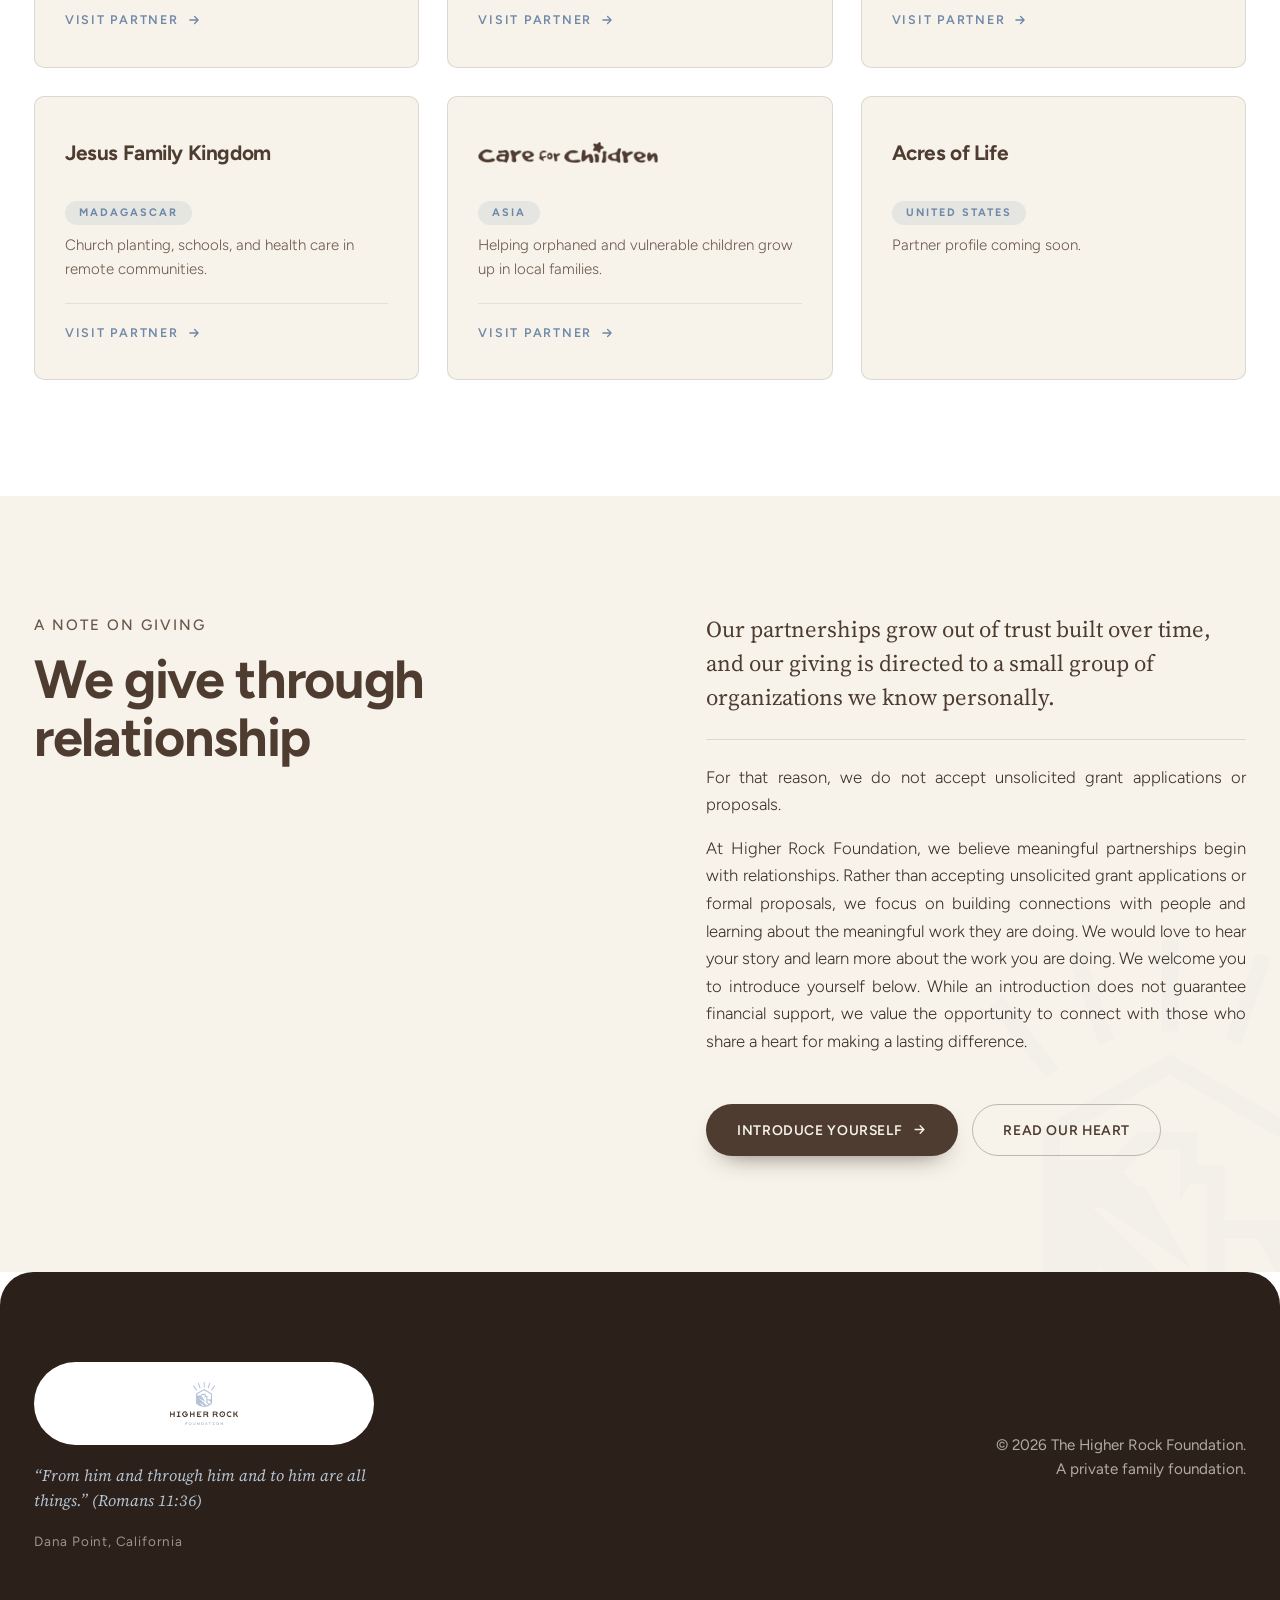
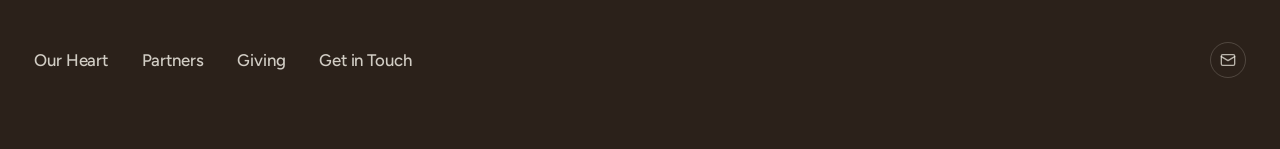
==== commit 0f0ea724: "Updated images and content 5th nov" ====
--- a/index.html
+++ b/index.html
@@ -62,16 +62,15 @@
 <!-- ============ HERO — full-bleed image + centred copy + dual CTA ============ -->
 <section class="hero" id="top">
   <div class="hero-media">
-    <!-- BANNER · assets/images/hero.jpg — 2560px web version of
-         assets/images/field/family-showcasing-their-home.jpg (original kept at full size).
-         To swap the banner, replace assets/images/hero.jpg. -->
-    <img src="assets/images/hero.jpg" alt="A family showing their home" onerror="this.remove()">
+    <!-- BANNER · assets/partners/hero-banner-image.jpg (2560×1040, acacia tree at sunset).
+         To swap the banner, replace that file or point the src below at a new one. -->
+    <img src="assets/partners/hero-banner-image.jpg" alt="An acacia tree silhouetted against an African sunset" onerror="this.remove()">
   </div>
   <div class="hero-scrim"></div>
   <div class="hero-inner">
     <div class="eyebrow reveal">A Family Foundation</div>
     <h1 class="reveal d2">&ldquo;Lead me to the rock that is higher than&nbsp;I.&rdquo;</h1>
-    <div class="verse reveal d3">&mdash; Psalm 61:2</div>
+    <div class="verse reveal d3">Psalm 61:2</div>
     <div class="btn-row reveal d4">
       <a class="btn btn-blue" href="#heart">Our Heart
         <svg viewBox="0 0 24 24" fill="none" stroke="currentColor" stroke-width="2.2" stroke-linecap="round" stroke-linejoin="round"><path d="M5 12h14M13 6l6 6-6 6"/></svg>
@@ -153,21 +152,14 @@
   <div class="heart-grid">
     <div class="heart-media reveal">
       <img src="assets/images/field/OUR%20HEART.jpg" alt="Our heart" loading="lazy">
-      <div class="badge">
-        <b>Four</b>
-        <span>Places we give</span>
-      </div>
     </div>
     <div class="heart-copy reveal d2">
       <div class="eyebrow">Our Heart</div>
       <h2 class="sec-head">Faithful with what we&rsquo;ve been given</h2>
-      <p>The Higher Rock Foundation is a family foundation. Each year we set aside a portion of what we&rsquo;ve been entrusted with and give it away &mdash; to ministries and leaders we know, trust, and have come to love.</p>
+      <p>The Higher Rock Foundation is a family foundation. Each year we set aside a portion of what we&rsquo;ve been entrusted with and give it away to the ministries and leaders we know, trust, and have come to love.</p>
       <p>We believe that everything we have is a gift, held in trust for a season. So we try to be faithful with it: giving generously, giving patiently, and staying close enough to the work to celebrate what God is doing through the people on the ground.</p>
-      <p>We are not the story here. The leaders we support are &mdash; and the families and communities whose lives are being changed for generations to come.</p>
+      <p>We are not the story here. The story belongs to the leaders we support, and to the families and communities whose lives are being changed for generations to come.</p>
       <div class="btn-row">
-        <a class="btn btn-primary" href="#work">Where We Work
-          <svg viewBox="0 0 24 24" fill="none" stroke="currentColor" stroke-width="2.2" stroke-linecap="round" stroke-linejoin="round"><path d="M5 12h14M13 6l6 6-6 6"/></svg>
-        </a>
         <a class="btn btn-outline" href="#giving">A Note on Giving</a>
       </div>
     </div>
@@ -177,9 +169,9 @@
 <!-- ============ PULLQUOTE BAND — quote left, CTA right ============ -->
 <section class="quoteband">
   <div class="wrap-wide reveal">
+    <img class="qmark" src="assets/images/field/quote.svg" alt="" aria-hidden="true">
     <div class="qb-grid">
       <div class="qb-quote">
-        <img class="qmark" src="assets/images/field/quote.svg" alt="" aria-hidden="true">
         <blockquote class="pullquote">&ldquo;We don&rsquo;t write a check and walk away. We stay.&rdquo;</blockquote>
       </div>
       <div class="qb-action">
@@ -323,18 +315,15 @@
     <div class="split-head reveal">
       <div>
         <div class="eyebrow">Partners We Walk With</div>
-        <h2 class="sec-head">Backing organizations bringing justice, close to the ground</h2>
+        <h2 class="sec-head">Coming alongside those on the ground who are pursuing justice, meeting needs, restoring hope, and sharing the love of Christ.</h2>
       </div>
       <div class="split-head-aside">
-        <p class="sec-intro">These are the organizations and leaders we are privileged to support &mdash; most of them for many years.</p>
-        <a class="btn btn-outline" href="mailto:hello@higherrockfoundation.org">Get in touch
-          <svg viewBox="0 0 24 24" fill="none" stroke="currentColor" stroke-width="2.2" stroke-linecap="round" stroke-linejoin="round"><path d="M5 12h14M13 6l6 6-6 6"/></svg>
-        </a>
+        <p class="sec-intro">These are the organizations and leaders we are privileged to support, most of them for many years.</p>
       </div>
     </div>
 
     <div class="grid-3">
-      <a class="pcard reveal" href="mailto:hello@higherrockfoundation.org">
+      <a class="pcard reveal" href="https://www.asoneafrica.org/" target="_blank" rel="noopener">
         <div class="logo"><img src="assets/partners/asone_brown.png" alt="AsOne Ministries"></div>
         <div class="place">Uganda</div>
         <div class="what">Locally-led schools, clinics, farms, and businesses in rural communities.</div>
@@ -342,7 +331,7 @@
           <svg viewBox="0 0 24 24" fill="none" stroke="currentColor" stroke-width="2.2" stroke-linecap="round" stroke-linejoin="round"><path d="M5 12h14M13 6l6 6-6 6"/></svg>
         </span></div>
       </a>
-      <a class="pcard reveal d2" href="mailto:hello@higherrockfoundation.org">
+      <a class="pcard reveal d2" href="https://era92.com/" target="_blank" rel="noopener">
         <div class="logo"><img src="assets/partners/era92_brown.png" alt="era92 Group"></div>
         <div class="place">Uganda</div>
         <div class="what">Training, jobs, and capital for young people in Kampala&rsquo;s slums and settlements.</div>
@@ -350,7 +339,7 @@
           <svg viewBox="0 0 24 24" fill="none" stroke="currentColor" stroke-width="2.2" stroke-linecap="round" stroke-linejoin="round"><path d="M5 12h14M13 6l6 6-6 6"/></svg>
         </span></div>
       </a>
-      <a class="pcard reveal d3" href="mailto:hello@higherrockfoundation.org">
+      <a class="pcard reveal d3" href="https://www.justicerising.org/" target="_blank" rel="noopener">
         <div class="logo"><img src="assets/partners/justicerising_brown.png" alt="Justice Rising"></div>
         <div class="place">DR Congo</div>
         <div class="what">Schools that keep children learning in conflict-affected communities.</div>
@@ -358,7 +347,7 @@
           <svg viewBox="0 0 24 24" fill="none" stroke="currentColor" stroke-width="2.2" stroke-linecap="round" stroke-linejoin="round"><path d="M5 12h14M13 6l6 6-6 6"/></svg>
         </span></div>
       </a>
-      <a class="pcard reveal" href="mailto:hello@higherrockfoundation.org">
+      <a class="pcard reveal" href="https://www.jesus-family-kingdom.org/en/" target="_blank" rel="noopener">
         <div class="logo"><span class="word">Jesus Family Kingdom</span></div>
         <div class="place">Madagascar</div>
         <div class="what">Church planting, schools, and health care in remote communities.</div>
@@ -366,7 +355,7 @@
           <svg viewBox="0 0 24 24" fill="none" stroke="currentColor" stroke-width="2.2" stroke-linecap="round" stroke-linejoin="round"><path d="M5 12h14M13 6l6 6-6 6"/></svg>
         </span></div>
       </a>
-      <a class="pcard reveal d2" href="mailto:hello@higherrockfoundation.org">
+      <a class="pcard reveal d2" href="https://caresforchildren.org/" target="_blank" rel="noopener">
         <div class="logo"><img src="assets/partners/careforchildren_brown.png" alt="Care for Children"></div>
         <div class="place">Asia</div>
         <div class="what">Helping orphaned and vulnerable children grow up in local families.</div>
@@ -374,14 +363,11 @@
           <svg viewBox="0 0 24 24" fill="none" stroke="currentColor" stroke-width="2.2" stroke-linecap="round" stroke-linejoin="round"><path d="M5 12h14M13 6l6 6-6 6"/></svg>
         </span></div>
       </a>
-      <a class="pcard reveal d3" href="mailto:hello@higherrockfoundation.org">
+      <div class="pcard reveal d3">
         <div class="logo"><span class="word">Acres of Life</span></div>
         <div class="place">United States</div>
         <div class="what">Partner profile coming soon.</div>
-        <div class="go"><span class="link-arrow">Visit partner
-          <svg viewBox="0 0 24 24" fill="none" stroke="currentColor" stroke-width="2.2" stroke-linecap="round" stroke-linejoin="round"><path d="M5 12h14M13 6l6 6-6 6"/></svg>
-        </span></div>
-      </a>
+      </div>
     </div>
   </div>
 </section>
@@ -406,7 +392,9 @@
   </div>
 </section>  -->
 
-<!-- ============ INSTAGRAM ============ -->
+<!-- ============ INSTAGRAM ============
+     Hidden until the social accounts are set up. To bring it back, remove this
+     comment wrapper and uncomment the Elfsight script near the end of the page.
 <section class="insta pad" id="instagram" style="background:var(--cream-2)">
   <div class="wrap-wide">
     <div class="split-head reveal">
@@ -425,12 +413,13 @@
       </div>
     </div>
 
-    <!-- Elfsight Instagram Feed | Untitled Instagram Feed -->
+    Elfsight Instagram Feed | Untitled Instagram Feed
     <div class="ig-embed reveal">
       <div class="elfsight-app-b3396581-868b-4c2d-a973-c3f4bd3347b5" data-elfsight-app-lazy></div>
     </div>
   </div>
 </section>
+-->
 
 <!-- ============ A NOTE ON GIVING — heading left, the note right ============ -->
 <section class="giving pad" id="giving">
@@ -444,7 +433,7 @@
       <div class="giving-body">
         <p class="lead">Our partnerships grow out of trust built over time, and our giving is directed to a small group of organizations we know personally.</p>
         <p>For that reason, we do not accept unsolicited grant applications or proposals.</p>
-        <p>We say this gently, and with real respect for the many worthy causes in the world. If your work and ours seem deeply aligned, you are welcome to introduce yourself below &mdash; but please know we are not able to respond to most inquiries, and a message is never a guarantee of support.</p>
+        <p>At Higher Rock Foundation, we believe meaningful partnerships begin with relationships. Rather than accepting unsolicited grant applications or formal proposals, we focus on building connections with people and learning about the meaningful work they are doing. We would love to hear your story and learn more about the work you are doing. We welcome you to introduce yourself below. While an introduction does not guarantee financial support, we value the opportunity to connect with those who share a heart for making a lasting difference.</p>
         <div class="btn-row">
           <a class="btn btn-primary" href="mailto:hello@higherrockfoundation.org">Introduce Yourself
             <svg viewBox="0 0 24 24" fill="none" stroke="currentColor" stroke-width="2.2" stroke-linecap="round" stroke-linejoin="round"><path d="M5 12h14M13 6l6 6-6 6"/></svg>
@@ -464,7 +453,7 @@
         <a class="foot-logo" href="#top" aria-label="The Higher Rock Foundation home">
           <img src="assets/logo-brown.png" alt="The Higher Rock Foundation">
         </a>
-        <div class="fverse">&ldquo;From him and through him and to him are all things.&rdquo; &mdash; Romans 11:36</div>
+        <div class="fverse">&ldquo;From him and through him and to him are all things.&rdquo; (Romans 11:36)</div>
         <div class="floc">Dana Point, California</div>
       </div>
       <div class="fleg">&copy; 2026 The Higher Rock Foundation.<br>A private family foundation.</div>
@@ -473,16 +462,17 @@
     <div class="foot-bottom">
       <nav class="foot-links" aria-label="Footer">
         <a href="#heart">Our Heart</a>
-        <a href="#work">Where We Work</a>
-        <a href="#field">From the Field</a>
+        <!-- <a href="#work">Where We Work</a>
+        <a href="#field">From the Field</a> -->
         <a href="#partners">Partners</a>
         <a href="#giving">Giving</a>
-        <a href="mailto:hello@higherrockfoundation.org">Contact</a>
+        <a href="mailto:hello@higherrockfoundation.org">Get in Touch</a>
       </nav>
       <div class="socials">
+        <!-- Instagram icon hidden until the account is set up
         <a href="https://instagram.com/" target="_blank" rel="noopener" aria-label="Instagram">
           <svg viewBox="0 0 24 24" fill="none" stroke="currentColor" stroke-width="2"><rect x="2" y="2" width="20" height="20" rx="6"/><circle cx="12" cy="12" r="5"/><circle cx="17.5" cy="6.5" r="1.4" fill="currentColor" stroke="none"/></svg>
-        </a>
+        </a> -->
         <a href="mailto:hello@higherrockfoundation.org" aria-label="Email">
           <svg viewBox="0 0 24 24" fill="none" stroke="currentColor" stroke-width="2" stroke-linecap="round" stroke-linejoin="round"><rect x="2" y="4" width="20" height="16" rx="2"/><path d="m2 7 10 6 10-6"/></svg>
         </a>
@@ -657,7 +647,8 @@
 })();
 </script>
 
-<script src="https://elfsightcdn.com/platform.js" async></script>
+<!-- Elfsight (Instagram feed), off while the Instagram section is hidden:
+<script src="https://elfsightcdn.com/platform.js" async></script> -->
 
 </body>
 </html>
--- a/style.css
+++ b/style.css
@@ -317,6 +317,7 @@
 .qmark{display:block;width:clamp(56px,6vw,96px);height:auto;
   margin-bottom:clamp(18px,2.2vw,30px);
   filter:brightness(0) invert(1);opacity:.5}
+/* the quote mark sits above the grid, so the CTA centres on the quote text itself */
 .qb-grid{display:grid;grid-template-columns:1fr minmax(210px,auto);
   gap:clamp(40px,6vw,96px);align-items:center}
 .qb-action{display:flex;flex-direction:column;justify-content:center;
@@ -493,7 +494,7 @@
 .pcard{background:var(--cream);border:1px solid var(--line);border-radius:10px;padding:32px 30px;
   display:flex;flex-direction:column;text-decoration:none;color:inherit;
   transition:transform .35s var(--ease),box-shadow .35s var(--ease),border-color .35s}
-.pcard:hover{transform:translateY(-6px);box-shadow:var(--shadow);border-color:rgba(43,33,26,.2)}
+a.pcard:hover{transform:translateY(-6px);box-shadow:var(--shadow);border-color:rgba(43,33,26,.2)}
 .pcard .logo{height:48px;display:flex;align-items:center}
 .pcard .logo img{max-height:42px;max-width:180px;width:auto;object-fit:contain}
 .pcard .logo .word{font-family:var(--sans);font-size:1.3rem;font-weight:700;color:var(--brown);
